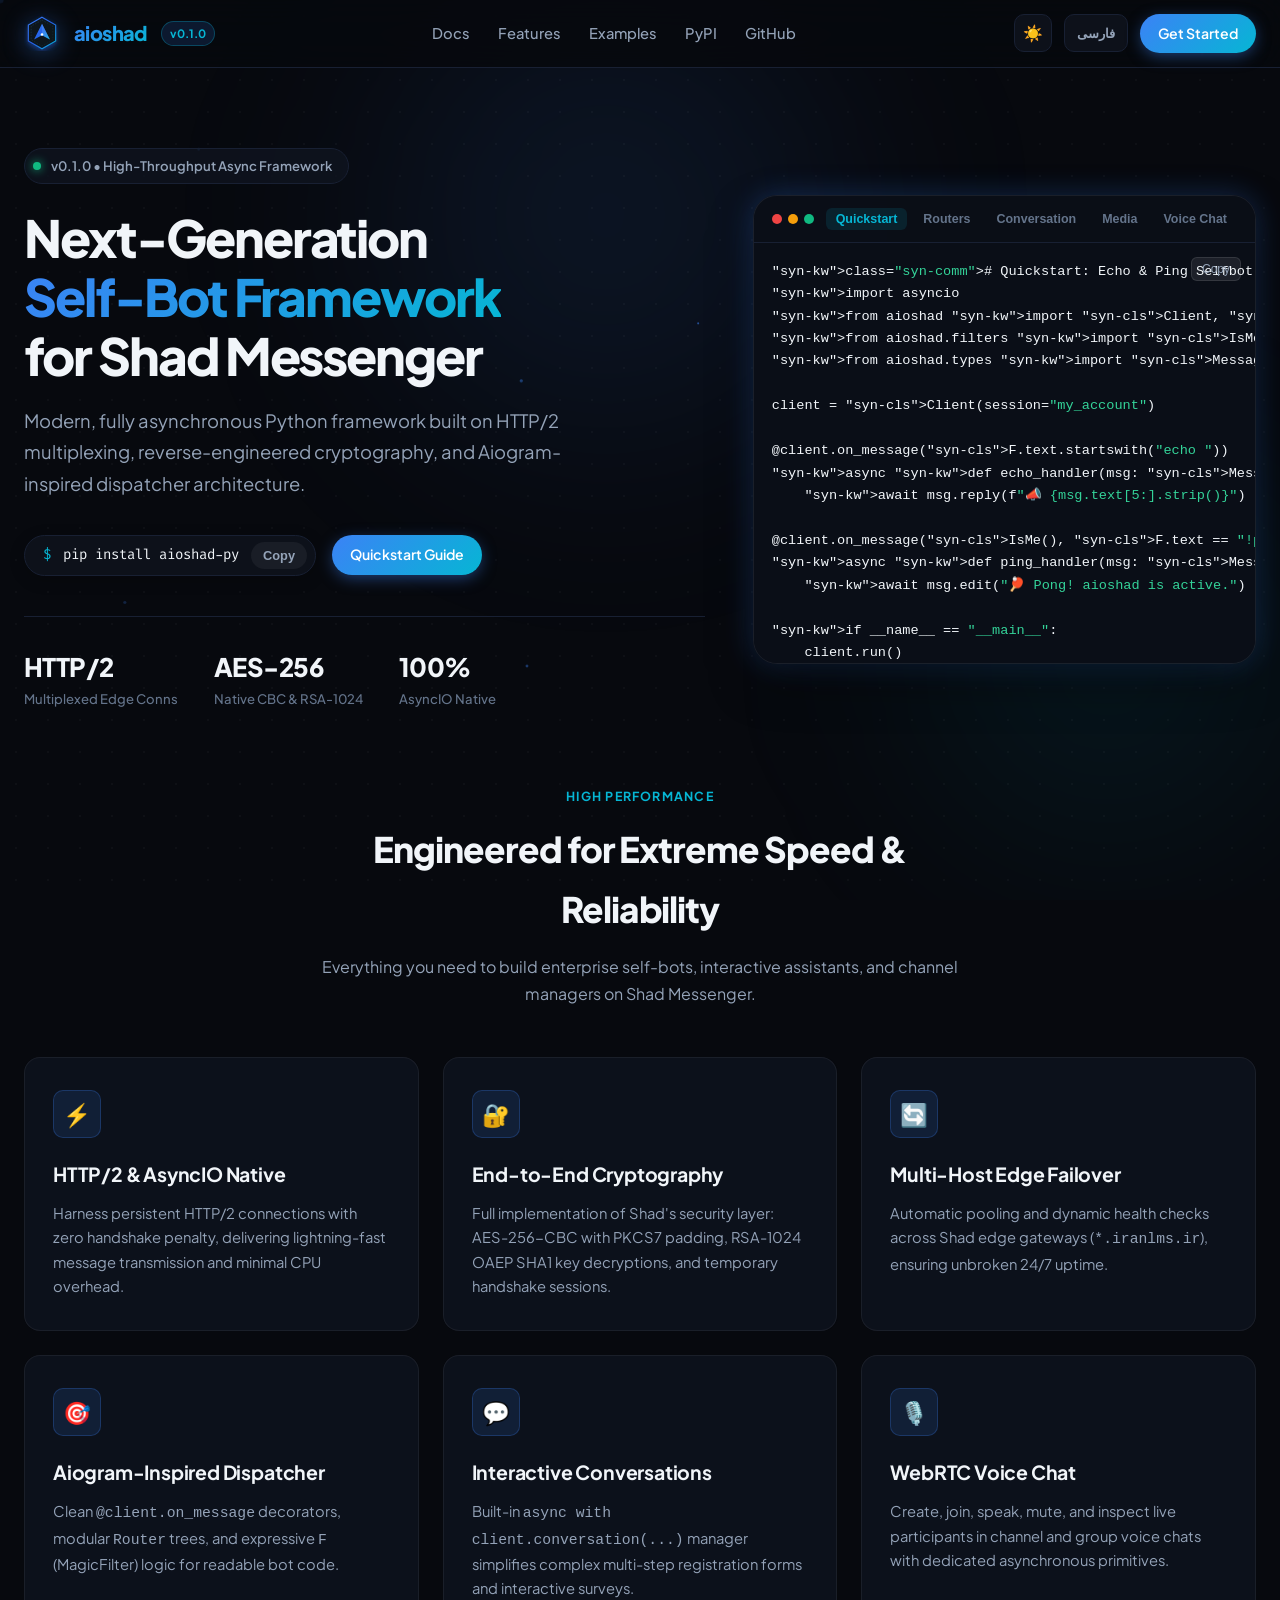
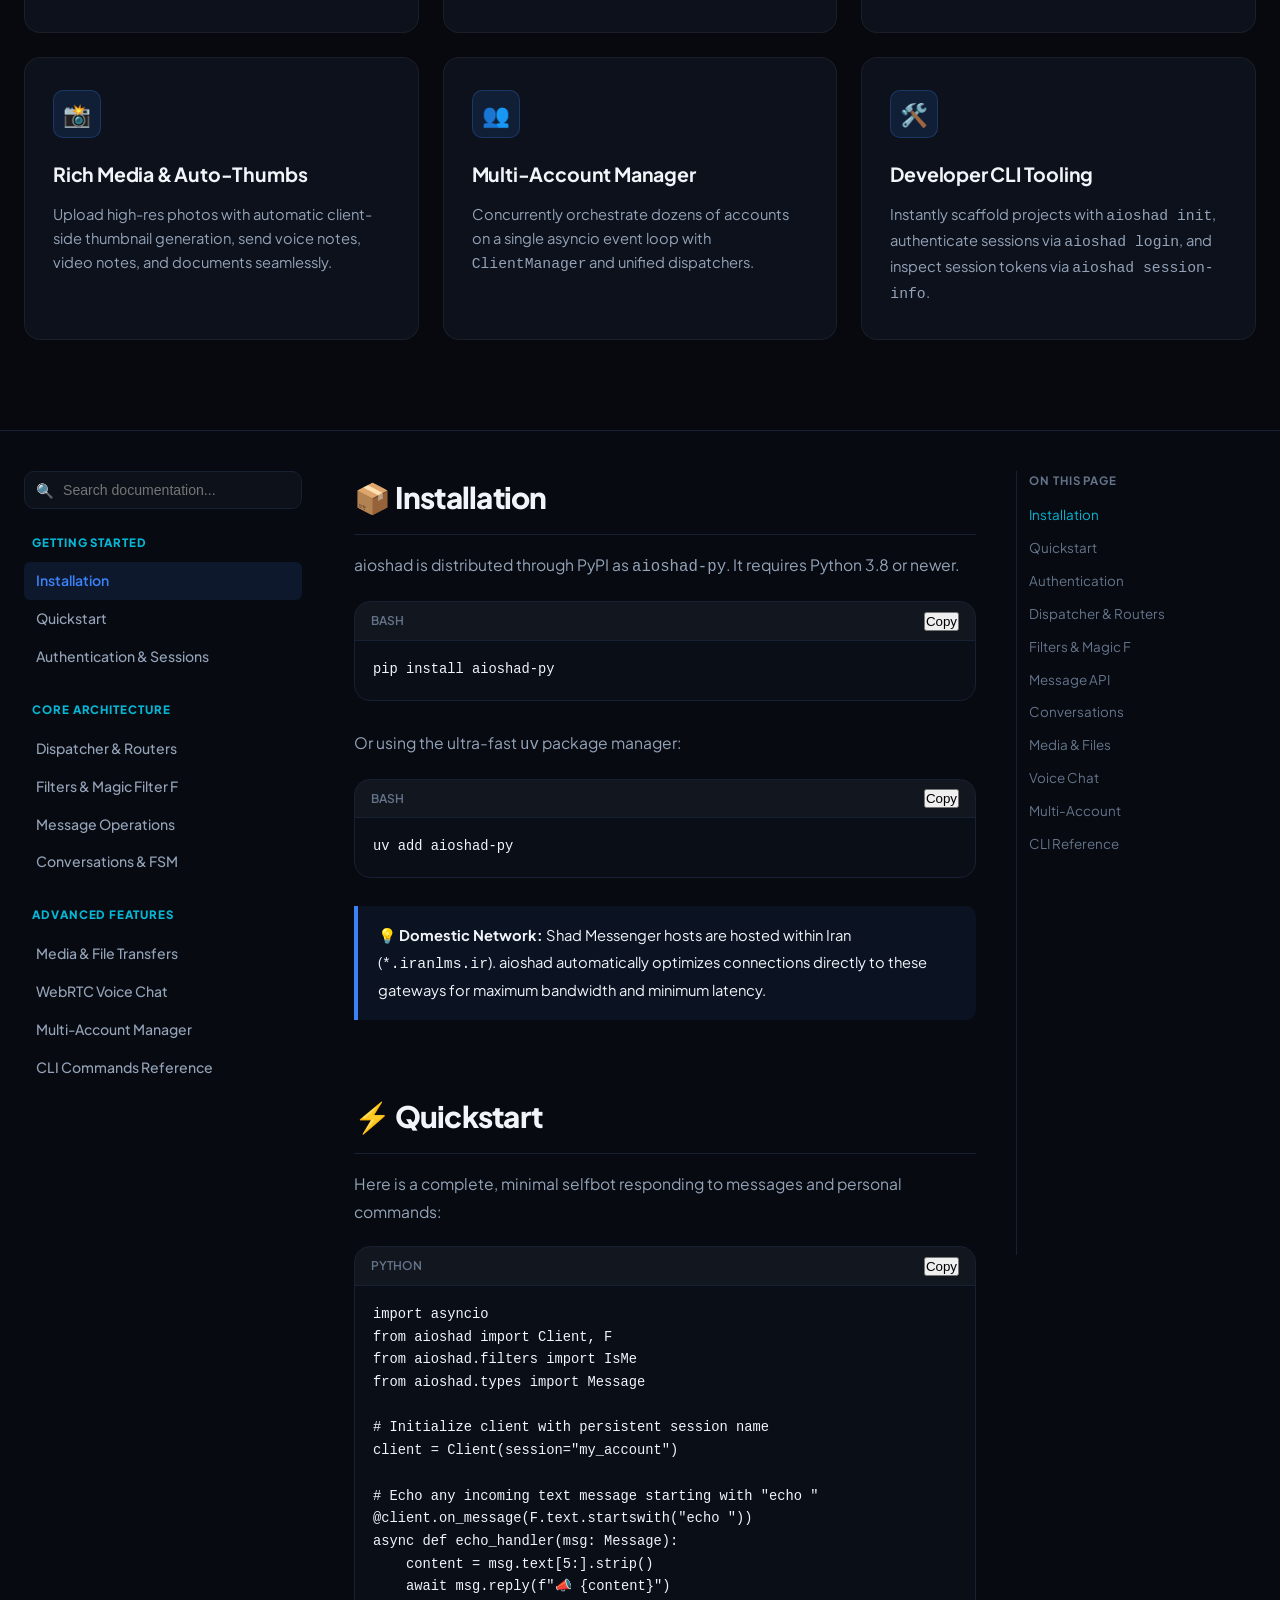
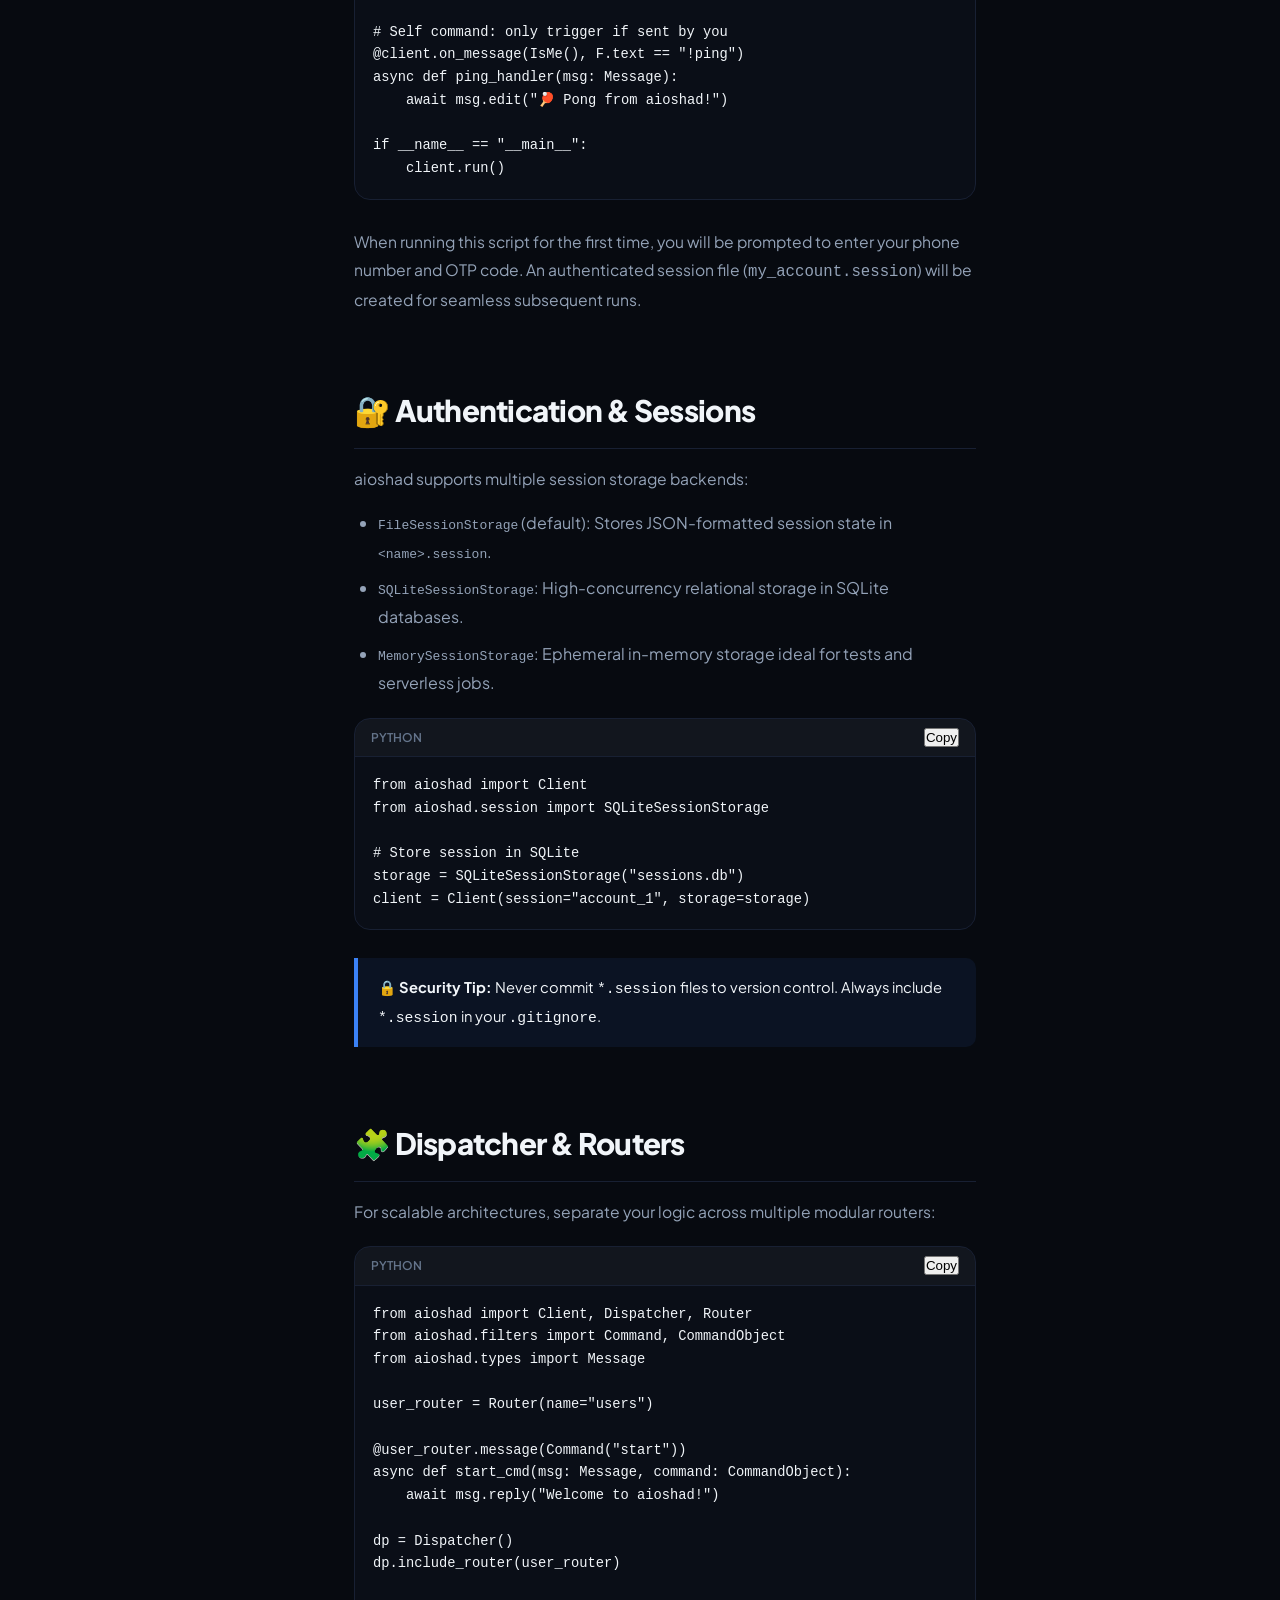
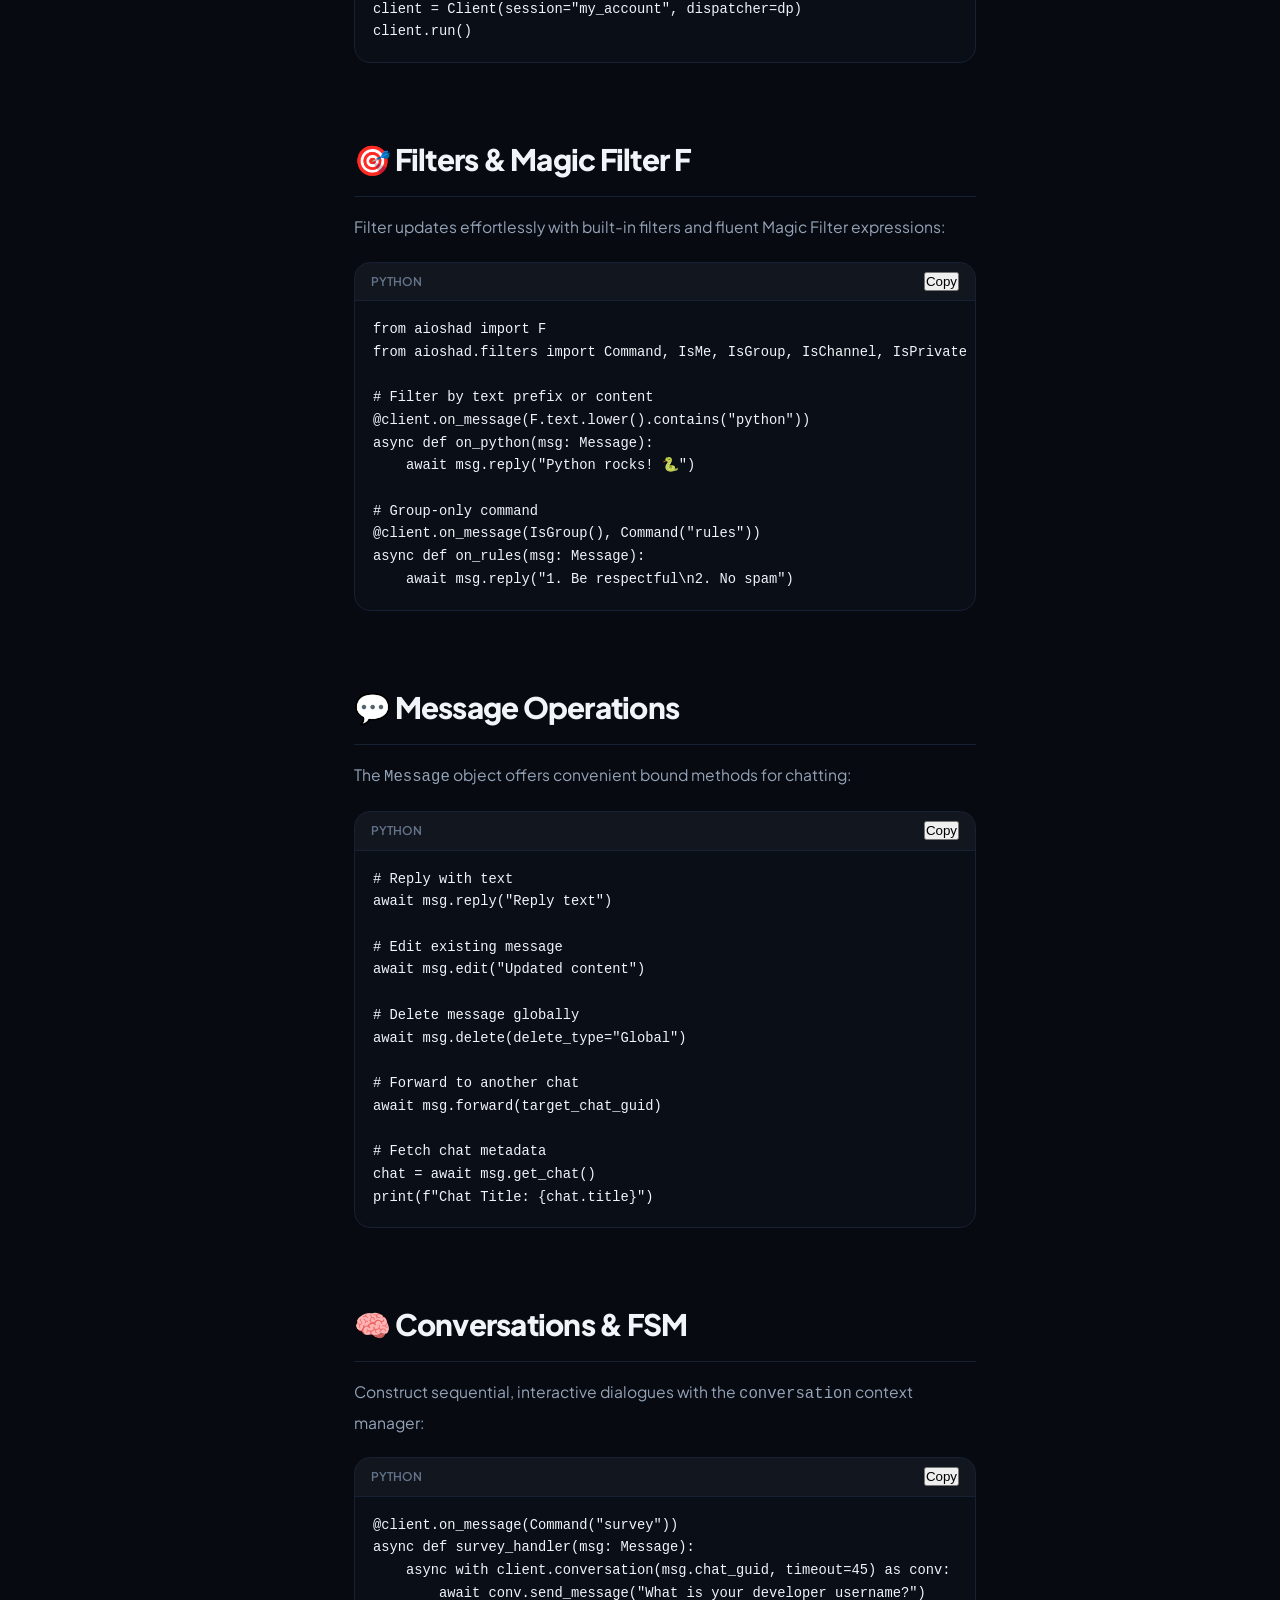
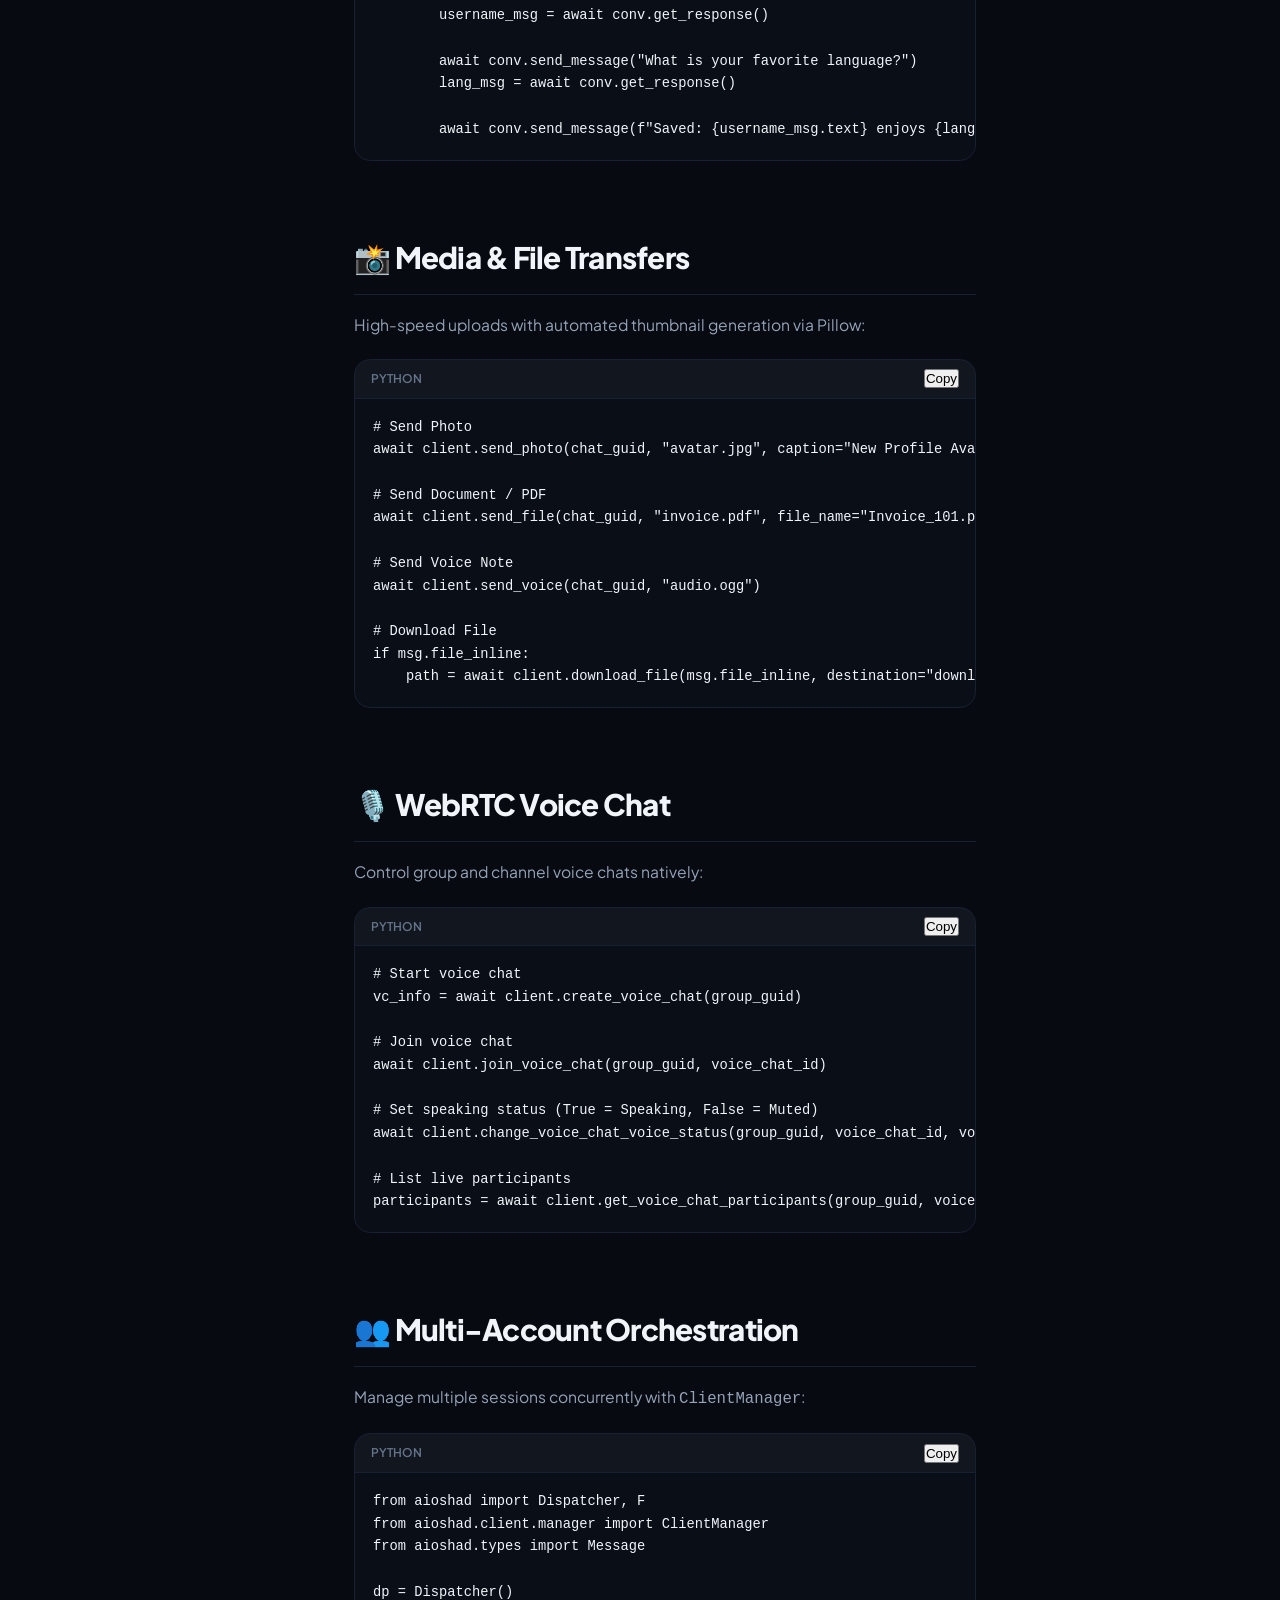
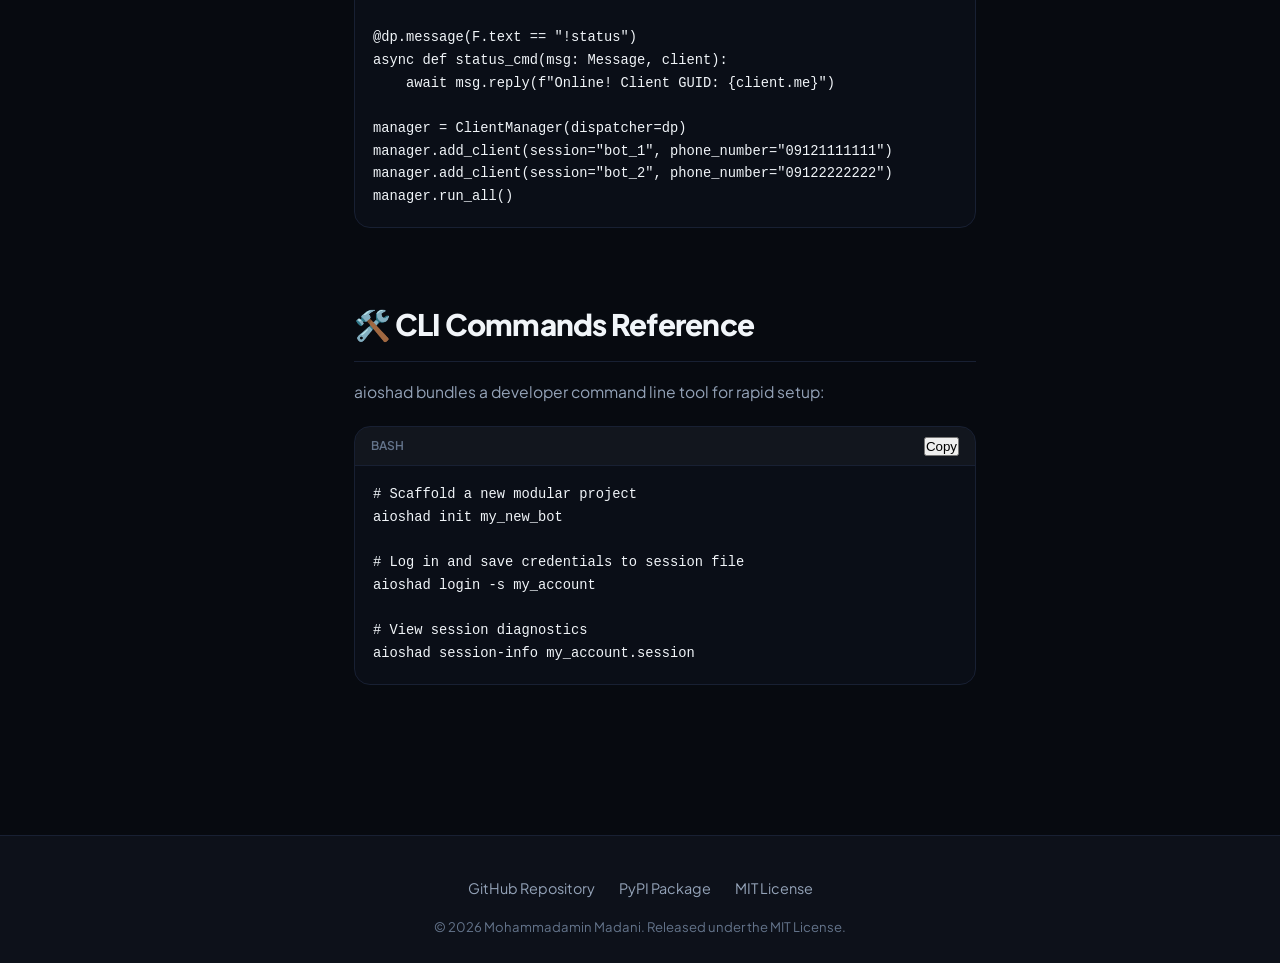
==== docs/index.html @ 4a9aa5d4 "feat(docs): add luxury dark-themed documentation website & GitHub Pages deployment" ====
<!DOCTYPE html>
<html lang="en" dir="ltr" data-theme="dark">
<head>
  <meta charset="UTF-8">
  <meta name="viewport" content="width=device-width, initial-scale=1.0">
  <title>aioshad-py — Next-Gen Async Framework for Shad Messenger</title>
  <meta name="description" content="Modern, fast, fully asynchronous Python framework & self-bot library for Shad Messenger built with HTTP/2, native cryptography and aiogram-inspired dispatcher.">
  <link rel="icon" href="favicon.svg" type="image/svg+xml">
  <link rel="stylesheet" href="style.css">
</head>
<body>

  <!-- Ambient Glow & Background Particles -->
  <div class="ambient-glow">
    <div class="ambient-orb-1"></div>
    <div class="ambient-orb-2"></div>
    <div class="cyber-grid-overlay"></div>
  </div>
  <canvas id="particle-canvas"></canvas>

  <!-- Sticky Site Header -->
  <header class="site-header">
    <div class="header-container">
      <a href="#top" class="brand-area">
        <img src="logo.svg" alt="aioshad Logo" class="brand-logo">
        <span class="brand-name">aioshad</span>
        <span class="brand-badge">v0.1.0</span>
      </a>

      <nav class="nav-links">
        <a href="#docs" class="nav-link" data-i18n="navDocs">Docs</a>
        <a href="#features" class="nav-link" data-i18n="navFeatures">Features</a>
        <a href="#examples" class="nav-link" data-i18n="navExamples">Examples</a>
        <a href="https://pypi.org/project/aioshad-py/" target="_blank" rel="noopener" class="nav-link">PyPI</a>
        <a href="https://github.com/aminmadaniofficial/aioshad" target="_blank" rel="noopener" class="nav-link" data-i18n="navGithub">GitHub</a>
      </nav>

      <div class="header-actions">
        <button id="themeToggle" class="icon-button" title="Toggle Theme">☀️</button>
        <button id="langToggle" class="icon-button btn-lang" title="Switch Language">فارسی</button>
        <button id="mobileToggle" class="icon-button mobile-toggle" title="Menu">☰</button>
        <a href="#docs" class="btn-cta" data-i18n="btnGetStarted">Get Started</a>
      </div>
    </div>
  </header>

  <!-- Hero Section -->
  <section class="hero-section" id="top">
    <div class="hero-grid">
      <div class="hero-content">
        <div class="hero-badge-wrap">
          <span class="pulse-dot"></span>
          <span class="hero-badge-text" data-i18n="badgeStatus">v0.1.0 • High-Throughput Async Framework</span>
        </div>

        <h1 class="hero-title">
          <span data-i18n="heroTitlePrefix">Next-Generation</span><br>
          <span class="text-gradient" data-i18n="heroTitleHighlight">Self-Bot Framework</span><br>
          <span data-i18n="heroTitleSuffix">for Shad Messenger</span>
        </h1>

        <p class="hero-desc" data-i18n="heroDesc">
          Modern, fully asynchronous Python framework built on HTTP/2 multiplexing, native cryptography, and an Aiogram-inspired dispatcher architecture.
        </p>

        <div class="hero-actions">
          <div class="install-pill">
            <span style="color: var(--accent-cyan);">$</span>
            <span class="install-cmd">pip install aioshad-py</span>
            <button class="copy-btn" data-copy="pip install aioshad-py">Copy</button>
          </div>
          <a href="#docs-quickstart" class="btn-cta" data-i18n="btnQuickstart">Quickstart Guide</a>
        </div>

        <div class="stats-row">
          <div class="stat-item">
            <h4>HTTP/2</h4>
            <p>Multiplexed Edge Conns</p>
          </div>
          <div class="stat-item">
            <h4>AES-256</h4>
            <p>Native CBC & RSA-1024</p>
          </div>
          <div class="stat-item">
            <h4>100%</h4>
            <p>AsyncIO Native</p>
          </div>
        </div>
      </div>

      <!-- Hero Interactive Code Sandbox Widget -->
      <div class="code-sandbox-card">
        <div class="sandbox-header">
          <div class="window-dots">
            <span class="dot-red"></span>
            <span class="dot-yellow"></span>
            <span class="dot-green"></span>
          </div>
          <div class="sandbox-tabs">
            <button class="sandbox-tab active" data-tab="quickstart">Quickstart</button>
            <button class="sandbox-tab" data-tab="routers">Routers</button>
            <button class="sandbox-tab" data-tab="conversation">Conversation</button>
            <button class="sandbox-tab" data-tab="media">Media</button>
            <button class="sandbox-tab" data-tab="voicechat">Voice Chat</button>
          </div>
        </div>
        <div class="sandbox-content">
          <button class="code-copy-floating">Copy</button>
          <pre><code id="sandbox-code"></code></pre>
        </div>
      </div>
    </div>
  </section>

  <!-- Highlights & Features Section -->
  <section class="features-section" id="features">
    <div class="section-header">
      <span class="section-tag">High Performance</span>
      <h2 class="section-title">Engineered for Extreme Speed & Reliability</h2>
      <p class="section-desc">Everything you need to build enterprise self-bots, interactive assistants, and channel managers on Shad Messenger.</p>
    </div>

    <div class="features-grid">
      <div class="feature-card">
        <div class="feature-icon-box">⚡</div>
        <h3>HTTP/2 & AsyncIO Native</h3>
        <p>Harness persistent HTTP/2 connections with zero handshake penalty, delivering lightning-fast message transmission and minimal CPU overhead.</p>
      </div>

      <div class="feature-card">
        <div class="feature-icon-box">🔐</div>
        <h3>End-to-End Cryptography</h3>
        <p>Full implementation of Shad's security layer: AES-256-CBC with PKCS7 padding, RSA-1024 OAEP SHA1 key decryptions, and temporary handshake sessions.</p>
      </div>

      <div class="feature-card">
        <div class="feature-icon-box">🔄</div>
        <h3>Multi-Host Edge Failover</h3>
        <p>Automatic pooling and dynamic health checks across Shad edge gateways (<code>*.iranlms.ir</code>), ensuring unbroken 24/7 uptime.</p>
      </div>

      <div class="feature-card">
        <div class="feature-icon-box">🎯</div>
        <h3>Aiogram-Inspired Dispatcher</h3>
        <p>Clean <code>@client.on_message</code> decorators, modular <code>Router</code> trees, and expressive <code>F</code> (MagicFilter) logic for readable bot code.</p>
      </div>

      <div class="feature-card">
        <div class="feature-icon-box">💬</div>
        <h3>Interactive Conversations</h3>
        <p>Built-in <code>async with client.conversation(...)</code> manager simplifies complex multi-step registration forms and interactive surveys.</p>
      </div>

      <div class="feature-card">
        <div class="feature-icon-box">🎙️</div>
        <h3>WebRTC Voice Chat</h3>
        <p>Create, join, speak, mute, and inspect live participants in channel and group voice chats with dedicated asynchronous primitives.</p>
      </div>

      <div class="feature-card">
        <div class="feature-icon-box">📸</div>
        <h3>Rich Media & Auto-Thumbs</h3>
        <p>Upload high-res photos with automatic client-side thumbnail generation, send voice notes, video notes, and documents seamlessly.</p>
      </div>

      <div class="feature-card">
        <div class="feature-icon-box">👥</div>
        <h3>Multi-Account Manager</h3>
        <p>Concurrently orchestrate dozens of accounts on a single asyncio event loop with <code>ClientManager</code> and unified dispatchers.</p>
      </div>

      <div class="feature-card">
        <div class="feature-icon-box">🛠️</div>
        <h3>Developer CLI Tooling</h3>
        <p>Instantly scaffold projects with <code>aioshad init</code>, authenticate sessions via <code>aioshad login</code>, and inspect session tokens via <code>aioshad session-info</code>.</p>
      </div>
    </div>
  </section>

  <!-- Complete Documentation Reader -->
  <main class="docs-main-wrapper" id="docs">
    <div class="docs-layout">

      <!-- Left Sidebar -->
      <aside class="docs-sidebar">
        <div class="docs-search-box">
          <span class="search-icon">🔍</span>
          <input type="text" class="docs-search-input" id="docsSearchInput" placeholder="Search documentation...">
        </div>

        <div class="sidebar-category">
          <div class="sidebar-cat-title">Getting Started</div>
          <ul class="sidebar-nav-list">
            <li><a href="#docs-install" class="sidebar-nav-link active">Installation</a></li>
            <li><a href="#docs-quickstart" class="sidebar-nav-link">Quickstart</a></li>
            <li><a href="#docs-auth" class="sidebar-nav-link">Authentication & Sessions</a></li>
          </ul>
        </div>

        <div class="sidebar-category">
          <div class="sidebar-cat-title">Core Architecture</div>
          <ul class="sidebar-nav-list">
            <li><a href="#docs-dispatcher" class="sidebar-nav-link">Dispatcher & Routers</a></li>
            <li><a href="#docs-filters" class="sidebar-nav-link">Filters & Magic Filter F</a></li>
            <li><a href="#docs-messages" class="sidebar-nav-link">Message Operations</a></li>
            <li><a href="#docs-conversation" class="sidebar-nav-link">Conversations & FSM</a></li>
          </ul>
        </div>

        <div class="sidebar-category">
          <div class="sidebar-cat-title">Advanced Features</div>
          <ul class="sidebar-nav-list">
            <li><a href="#docs-media" class="sidebar-nav-link">Media & File Transfers</a></li>
            <li><a href="#docs-voicechat" class="sidebar-nav-link">WebRTC Voice Chat</a></li>
            <li><a href="#docs-multiaccount" class="sidebar-nav-link">Multi-Account Manager</a></li>
            <li><a href="#docs-cli" class="sidebar-nav-link">CLI Commands Reference</a></li>
          </ul>
        </div>
      </aside>

      <!-- Center Content Article -->
      <article class="docs-content">

        <!-- 1. Installation -->
        <section class="docs-section" id="docs-install">
          <h2>📦 Installation</h2>
          <p>aioshad is distributed through PyPI as <code>aioshad-py</code>. It requires Python 3.8 or newer.</p>
          <div class="code-block">
            <div class="code-header"><span>BASH</span><button class="copy-btn" data-copy="pip install aioshad-py">Copy</button></div>
            <div class="code-body"><pre><code>pip install aioshad-py</code></pre></div>
          </div>
          <p>Or using the ultra-fast <code>uv</code> package manager:</p>
          <div class="code-block">
            <div class="code-header"><span>BASH</span><button class="copy-btn" data-copy="uv add aioshad-py">Copy</button></div>
            <div class="code-body"><pre><code>uv add aioshad-py</code></pre></div>
          </div>
          <div class="callout">
            <p>💡 <strong>Domestic Network:</strong> Shad Messenger hosts are hosted within Iran (<code>*.iranlms.ir</code>). aioshad automatically optimizes connections directly to these gateways for maximum bandwidth and minimum latency.</p>
          </div>
        </section>

        <!-- 2. Quickstart -->
        <section class="docs-section" id="docs-quickstart">
          <h2>⚡ Quickstart</h2>
          <p>Here is a complete, minimal selfbot responding to messages and personal commands:</p>
          <div class="code-block">
            <div class="code-header"><span>PYTHON</span><button class="copy-btn">Copy</button></div>
            <div class="code-body"><pre><code>import asyncio
from aioshad import Client, F
from aioshad.filters import IsMe
from aioshad.types import Message

# Initialize client with persistent session name
client = Client(session="my_account")

# Echo any incoming text message starting with "echo "
@client.on_message(F.text.startswith("echo "))
async def echo_handler(msg: Message):
    content = msg.text[5:].strip()
    await msg.reply(f"📣 {content}")

# Self command: only trigger if sent by you
@client.on_message(IsMe(), F.text == "!ping")
async def ping_handler(msg: Message):
    await msg.edit("🏓 Pong from aioshad!")

if __name__ == "__main__":
    client.run()</code></pre></div>
          </div>
          <p>When running this script for the first time, you will be prompted to enter your phone number and OTP code. An authenticated session file (<code>my_account.session</code>) will be created for seamless subsequent runs.</p>
        </section>

        <!-- 3. Authentication -->
        <section class="docs-section" id="docs-auth">
          <h2>🔐 Authentication & Sessions</h2>
          <p>aioshad supports multiple session storage backends:</p>
          <ul>
            <li><code>FileSessionStorage</code> (default): Stores JSON-formatted session state in <code>&lt;name&gt;.session</code>.</li>
            <li><code>SQLiteSessionStorage</code>: High-concurrency relational storage in SQLite databases.</li>
            <li><code>MemorySessionStorage</code>: Ephemeral in-memory storage ideal for tests and serverless jobs.</li>
          </ul>
          <div class="code-block">
            <div class="code-header"><span>PYTHON</span><button class="copy-btn">Copy</button></div>
            <div class="code-body"><pre><code>from aioshad import Client
from aioshad.session import SQLiteSessionStorage

# Store session in SQLite
storage = SQLiteSessionStorage("sessions.db")
client = Client(session="account_1", storage=storage)</code></pre></div>
          </div>
          <div class="callout">
            <p>🔒 <strong>Security Tip:</strong> Never commit <code>*.session</code> files to version control. Always include <code>*.session</code> in your <code>.gitignore</code>.</p>
          </div>
        </section>

        <!-- 4. Dispatcher -->
        <section class="docs-section" id="docs-dispatcher">
          <h2>🧩 Dispatcher & Routers</h2>
          <p>For scalable architectures, separate your logic across multiple modular routers:</p>
          <div class="code-block">
            <div class="code-header"><span>PYTHON</span><button class="copy-btn">Copy</button></div>
            <div class="code-body"><pre><code>from aioshad import Client, Dispatcher, Router
from aioshad.filters import Command, CommandObject
from aioshad.types import Message

user_router = Router(name="users")

@user_router.message(Command("start"))
async def start_cmd(msg: Message, command: CommandObject):
    await msg.reply("Welcome to aioshad!")

dp = Dispatcher()
dp.include_router(user_router)

client = Client(session="my_account", dispatcher=dp)
client.run()</code></pre></div>
          </div>
        </section>

        <!-- 5. Filters -->
        <section class="docs-section" id="docs-filters">
          <h2>🎯 Filters & Magic Filter F</h2>
          <p>Filter updates effortlessly with built-in filters and fluent Magic Filter expressions:</p>
          <div class="code-block">
            <div class="code-header"><span>PYTHON</span><button class="copy-btn">Copy</button></div>
            <div class="code-body"><pre><code>from aioshad import F
from aioshad.filters import Command, IsMe, IsGroup, IsChannel, IsPrivate

# Filter by text prefix or content
@client.on_message(F.text.lower().contains("python"))
async def on_python(msg: Message):
    await msg.reply("Python rocks! 🐍")

# Group-only command
@client.on_message(IsGroup(), Command("rules"))
async def on_rules(msg: Message):
    await msg.reply("1. Be respectful\n2. No spam")</code></pre></div>
          </div>
        </section>

        <!-- 6. Message API -->
        <section class="docs-section" id="docs-messages">
          <h2>💬 Message Operations</h2>
          <p>The <code>Message</code> object offers convenient bound methods for chatting:</p>
          <div class="code-block">
            <div class="code-header"><span>PYTHON</span><button class="copy-btn">Copy</button></div>
            <div class="code-body"><pre><code># Reply with text
await msg.reply("Reply text")

# Edit existing message
await msg.edit("Updated content")

# Delete message globally
await msg.delete(delete_type="Global")

# Forward to another chat
await msg.forward(target_chat_guid)

# Fetch chat metadata
chat = await msg.get_chat()
print(f"Chat Title: {chat.title}")</code></pre></div>
          </div>
        </section>

        <!-- 7. Conversations -->
        <section class="docs-section" id="docs-conversation">
          <h2>🧠 Conversations & FSM</h2>
          <p>Construct sequential, interactive dialogues with the <code>conversation</code> context manager:</p>
          <div class="code-block">
            <div class="code-header"><span>PYTHON</span><button class="copy-btn">Copy</button></div>
            <div class="code-body"><pre><code>@client.on_message(Command("survey"))
async def survey_handler(msg: Message):
    async with client.conversation(msg.chat_guid, timeout=45) as conv:
        await conv.send_message("What is your developer username?")
        username_msg = await conv.get_response()

        await conv.send_message("What is your favorite language?")
        lang_msg = await conv.get_response()

        await conv.send_message(f"Saved: {username_msg.text} enjoys {lang_msg.text}!")</code></pre></div>
          </div>
        </section>

        <!-- 8. Media -->
        <section class="docs-section" id="docs-media">
          <h2>📸 Media & File Transfers</h2>
          <p>High-speed uploads with automated thumbnail generation via Pillow:</p>
          <div class="code-block">
            <div class="code-header"><span>PYTHON</span><button class="copy-btn">Copy</button></div>
            <div class="code-body"><pre><code># Send Photo
await client.send_photo(chat_guid, "avatar.jpg", caption="New Profile Avatar")

# Send Document / PDF
await client.send_file(chat_guid, "invoice.pdf", file_name="Invoice_101.pdf")

# Send Voice Note
await client.send_voice(chat_guid, "audio.ogg")

# Download File
if msg.file_inline:
    path = await client.download_file(msg.file_inline, destination="downloaded.jpg")</code></pre></div>
          </div>
        </section>

        <!-- 9. WebRTC Voice Chat -->
        <section class="docs-section" id="docs-voicechat">
          <h2>🎙️ WebRTC Voice Chat</h2>
          <p>Control group and channel voice chats natively:</p>
          <div class="code-block">
            <div class="code-header"><span>PYTHON</span><button class="copy-btn">Copy</button></div>
            <div class="code-body"><pre><code># Start voice chat
vc_info = await client.create_voice_chat(group_guid)

# Join voice chat
await client.join_voice_chat(group_guid, voice_chat_id)

# Set speaking status (True = Speaking, False = Muted)
await client.change_voice_chat_voice_status(group_guid, voice_chat_id, voice_status=True)

# List live participants
participants = await client.get_voice_chat_participants(group_guid, voice_chat_id)</code></pre></div>
          </div>
        </section>

        <!-- 10. Multi-Account -->
        <section class="docs-section" id="docs-multiaccount">
          <h2>👥 Multi-Account Orchestration</h2>
          <p>Manage multiple sessions concurrently with <code>ClientManager</code>:</p>
          <div class="code-block">
            <div class="code-header"><span>PYTHON</span><button class="copy-btn">Copy</button></div>
            <div class="code-body"><pre><code>from aioshad import Dispatcher, F
from aioshad.client.manager import ClientManager
from aioshad.types import Message

dp = Dispatcher()

@dp.message(F.text == "!status")
async def status_cmd(msg: Message, client):
    await msg.reply(f"Online! Client GUID: {client.me}")

manager = ClientManager(dispatcher=dp)
manager.add_client(session="bot_1", phone_number="09121111111")
manager.add_client(session="bot_2", phone_number="09122222222")
manager.run_all()</code></pre></div>
          </div>
        </section>

        <!-- 11. CLI -->
        <section class="docs-section" id="docs-cli">
          <h2>🛠️ CLI Commands Reference</h2>
          <p>aioshad bundles a developer command line tool for rapid setup:</p>
          <div class="code-block">
            <div class="code-header"><span>BASH</span><button class="copy-btn">Copy</button></div>
            <div class="code-body"><pre><code># Scaffold a new modular project
aioshad init my_new_bot

# Log in and save credentials to session file
aioshad login -s my_account

# View session diagnostics
aioshad session-info my_account.session</code></pre></div>
          </div>
        </section>

      </article>

      <!-- Right Table of Contents -->
      <aside class="docs-toc">
        <div class="toc-title">On This Page</div>
        <ul class="toc-list">
          <li class="toc-item"><a href="#docs-install" class="toc-link">Installation</a></li>
          <li class="toc-item"><a href="#docs-quickstart" class="toc-link">Quickstart</a></li>
          <li class="toc-item"><a href="#docs-auth" class="toc-link">Authentication</a></li>
          <li class="toc-item"><a href="#docs-dispatcher" class="toc-link">Dispatcher & Routers</a></li>
          <li class="toc-item"><a href="#docs-filters" class="toc-link">Filters & Magic F</a></li>
          <li class="toc-item"><a href="#docs-messages" class="toc-link">Message API</a></li>
          <li class="toc-item"><a href="#docs-conversation" class="toc-link">Conversations</a></li>
          <li class="toc-item"><a href="#docs-media" class="toc-link">Media & Files</a></li>
          <li class="toc-item"><a href="#docs-voicechat" class="toc-link">Voice Chat</a></li>
          <li class="toc-item"><a href="#docs-multiaccount" class="toc-link">Multi-Account</a></li>
          <li class="toc-item"><a href="#docs-cli" class="toc-link">CLI Reference</a></li>
        </ul>
      </aside>

    </div>
  </main>

  <!-- Site Footer -->
  <footer class="site-footer">
    <div class="footer-container">
      <div class="footer-links">
        <a href="https://github.com/aminmadaniofficial/aioshad" target="_blank" rel="noopener">GitHub Repository</a>
        <a href="https://pypi.org/project/aioshad-py/" target="_blank" rel="noopener">PyPI Package</a>
        <a href="https://github.com/aminmadaniofficial/aioshad/blob/main/LICENSE" target="_blank" rel="noopener">MIT License</a>
      </div>
      <p class="footer-copy">© 2026 Mohammadamin Madani. Released under the MIT License.</p>
    </div>
  </footer>

  <script src="app.js"></script>
</body>
</html>
---- docs/style.css ----
/* ==========================================================================
   aioshad-py Luxury Dark Documentation Stylesheet
   Inspired by peyk & modern developer frameworks
   ========================================================================== */

@import url('https://fonts.googleapis.com/css2?family=Fira+Code:wght@400;500;600&family=Plus+Jakarta+Sans:wght@300;400;500;600;700;800&family=Vazirmatn:wght@300;400;500;600;700;800&display=swap');

:root {
  --bg: #07090e;
  --bg-surface: #0d111a;
  --bg-card: rgba(15, 20, 32, 0.75);
  --bg-card-hover: rgba(22, 30, 48, 0.85);
  --bg-code: #0a0e17;
  --border: #182033;
  --border-focus: #3b82f6;
  --border-card: rgba(255, 255, 255, 0.06);

  --accent: #3b82f6;
  --accent-cyan: #06b6d4;
  --accent-purple: #8b5cf6;
  --accent-glow: rgba(59, 130, 246, 0.28);
  --accent-gradient: linear-gradient(135deg, #3b82f6 0%, #06b6d4 100%);
  --accent-gradient-hover: linear-gradient(135deg, #2563eb 0%, #0891b2 100%);

  --text: #f1f5f9;
  --text-secondary: #94a3b8;
  --text-muted: #64748b;

  --font-sans: 'Plus Jakarta Sans', 'Vazirmatn', -apple-system, BlinkMacSystemFont, 'Segoe UI', Roboto, sans-serif;
  --font-mono: 'Fira Code', 'JetBrains Mono', Consolas, monospace;

  --radius-sm: 6px;
  --radius-md: 10px;
  --radius-lg: 16px;
  --radius-xl: 24px;
  --radius-full: 9999px;

  --header-height: 68px;
  --sidebar-width: 290px;
  --toc-width: 240px;
  --max-content: 1440px;
  --ease: cubic-bezier(0.16, 1, 0.3, 1);
}

/* Light Theme Variables */
[data-theme="light"] {
  --bg: #f8fafc;
  --bg-surface: #f1f5f9;
  --bg-card: rgba(255, 255, 255, 0.9);
  --bg-card-hover: #ffffff;
  --bg-code: #0f172a;
  --border: #e2e8f0;
  --border-focus: #2563eb;
  --border-card: rgba(0, 0, 0, 0.08);

  --text: #0f172a;
  --text-secondary: #475569;
  --text-muted: #64748b;
  --accent-glow: rgba(37, 99, 235, 0.15);
}

/* Base resets */
*, *::before, *::after {
  box-sizing: border-box;
  margin: 0;
  padding: 0;
}

html {
  scroll-behavior: smooth;
  scroll-padding-top: calc(var(--header-height) + 24px);
}

body {
  font-family: var(--font-sans);
  background-color: var(--bg);
  color: var(--text);
  line-height: 1.7;
  overflow-x: hidden;
  -webkit-font-smoothing: antialiased;
  -moz-osx-font-smoothing: grayscale;
  transition: background-color 0.3s var(--ease), color 0.3s var(--ease);
}

/* RTL Support for Persian */
html[dir="rtl"] body {
  font-family: 'Vazirmatn', var(--font-sans);
}

/* Background Ambient Glows & Grid */
.ambient-glow {
  position: fixed;
  top: 0;
  left: 0;
  width: 100vw;
  height: 100vh;
  pointer-events: none;
  z-index: 0;
  overflow: hidden;
}

.ambient-orb-1 {
  position: absolute;
  top: -15%;
  left: 20%;
  width: 700px;
  height: 700px;
  background: radial-gradient(circle, rgba(59, 130, 246, 0.12) 0%, rgba(59, 130, 246, 0) 70%);
  filter: blur(80px);
  animation: floatOrb 18s ease-in-out infinite alternate;
}

.ambient-orb-2 {
  position: absolute;
  top: 40%;
  right: -10%;
  width: 600px;
  height: 600px;
  background: radial-gradient(circle, rgba(6, 182, 212, 0.09) 0%, rgba(6, 182, 212, 0) 70%);
  filter: blur(80px);
  animation: floatOrb 22s ease-in-out infinite alternate-reverse;
}

.cyber-grid-overlay {
  position: fixed;
  inset: 0;
  background-image: 
    radial-gradient(rgba(255, 255, 255, 0.05) 1px, transparent 1px);
  background-size: 32px 32px;
  pointer-events: none;
  z-index: 0;
  opacity: 0.6;
}

@keyframes floatOrb {
  0% { transform: translate(0, 0) scale(1); }
  50% { transform: translate(60px, 40px) scale(1.1); }
  100% { transform: translate(-40px, 80px) scale(0.95); }
}

/* Canvas Animation */
#particle-canvas {
  position: absolute;
  top: 0;
  left: 0;
  width: 100%;
  height: 680px;
  pointer-events: none;
  z-index: 1;
}

/* Header */
.site-header {
  position: sticky;
  top: 0;
  height: var(--header-height);
  background: rgba(7, 9, 14, 0.85);
  backdrop-filter: blur(20px);
  -webkit-backdrop-filter: blur(20px);
  border-bottom: 1px solid var(--border);
  z-index: 100;
  display: flex;
  align-items: center;
  transition: background-color 0.3s, border-color 0.3s;
}

.header-container {
  max-width: var(--max-content);
  width: 100%;
  margin: 0 auto;
  padding: 0 24px;
  display: flex;
  align-items: center;
  justify-content: space-between;
}

.brand-area {
  display: flex;
  align-items: center;
  gap: 14px;
  text-decoration: none;
  color: inherit;
}

.brand-logo {
  width: 36px;
  height: 36px;
  filter: drop-shadow(0 4px 12px rgba(59, 130, 246, 0.4));
  transition: transform 0.3s var(--ease);
}

.brand-area:hover .brand-logo {
  transform: scale(1.08) rotate(-4deg);
}

.brand-name {
  font-size: 1.25rem;
  font-weight: 800;
  letter-spacing: -0.03em;
  background: var(--accent-gradient);
  -webkit-background-clip: text;
  background-clip: text;
  -webkit-text-fill-color: transparent;
}

.brand-badge {
  font-size: 0.72rem;
  font-weight: 700;
  padding: 2px 8px;
  border-radius: var(--radius-full);
  background: rgba(59, 130, 246, 0.15);
  color: var(--accent-cyan);
  border: 1px solid rgba(6, 182, 212, 0.3);
}

.nav-links {
  display: flex;
  align-items: center;
  gap: 28px;
}

.nav-link {
  color: var(--text-secondary);
  text-decoration: none;
  font-size: 0.92rem;
  font-weight: 500;
  transition: color 0.2s;
  display: inline-flex;
  align-items: center;
  gap: 6px;
}

.nav-link:hover, .nav-link.active {
  color: var(--text);
}

.header-actions {
  display: flex;
  align-items: center;
  gap: 12px;
}

.icon-button {
  background: var(--bg-surface);
  border: 1px solid var(--border);
  color: var(--text-secondary);
  width: 38px;
  height: 38px;
  border-radius: var(--radius-md);
  display: inline-flex;
  align-items: center;
  justify-content: center;
  cursor: pointer;
  transition: all 0.2s;
  font-size: 1rem;
}

.icon-button:hover {
  color: var(--text);
  border-color: var(--accent);
  background: rgba(59, 130, 246, 0.1);
}

.btn-lang {
  font-size: 0.82rem;
  font-weight: 700;
  padding: 0 12px;
  width: auto;
  gap: 6px;
}

.btn-cta {
  background: var(--accent-gradient);
  color: #ffffff !important;
  font-weight: 600;
  font-size: 0.88rem;
  padding: 8px 18px;
  border-radius: var(--radius-full);
  text-decoration: none;
  display: inline-flex;
  align-items: center;
  gap: 8px;
  box-shadow: 0 4px 16px -2px rgba(59, 130, 246, 0.5);
  transition: all 0.25s var(--ease);
}

.btn-cta:hover {
  transform: translateY(-2px);
  box-shadow: 0 6px 22px -2px rgba(59, 130, 246, 0.7);
  filter: brightness(1.08);
}

/* Mobile Menu Toggle */
.mobile-toggle {
  display: none;
}

/* ==========================================================================
   Hero Section
   ========================================================================== */
.hero-section {
  position: relative;
  z-index: 10;
  padding: 80px 24px 70px;
  max-width: var(--max-content);
  margin: 0 auto;
}

.hero-grid {
  display: grid;
  grid-template-columns: 1.15fr 0.85fr;
  gap: 48px;
  align-items: center;
}

.hero-badge-wrap {
  display: inline-flex;
  align-items: center;
  gap: 10px;
  padding: 6px 16px 6px 8px;
  border-radius: var(--radius-full);
  background: rgba(15, 20, 32, 0.8);
  border: 1px solid var(--border);
  margin-bottom: 24px;
}

.pulse-dot {
  width: 8px;
  height: 8px;
  border-radius: 50%;
  background: #10b981;
  box-shadow: 0 0 10px #10b981;
  animation: pulseGreen 2s infinite;
}

@keyframes pulseGreen {
  0% { transform: scale(0.95); box-shadow: 0 0 0 0 rgba(16, 185, 129, 0.7); }
  70% { transform: scale(1); box-shadow: 0 0 0 8px rgba(16, 185, 129, 0); }
  100% { transform: scale(0.95); box-shadow: 0 0 0 0 rgba(16, 185, 129, 0); }
}

.hero-badge-text {
  font-size: 0.82rem;
  font-weight: 600;
  color: var(--text-secondary);
}

.hero-title {
  font-size: clamp(2.4rem, 4vw, 3.8rem);
  font-weight: 800;
  line-height: 1.15;
  letter-spacing: -0.04em;
  margin-bottom: 20px;
}

.text-gradient {
  background: var(--accent-gradient);
  -webkit-background-clip: text;
  background-clip: text;
  -webkit-text-fill-color: transparent;
}

.hero-desc {
  font-size: 1.15rem;
  color: var(--text-secondary);
  line-height: 1.7;
  margin-bottom: 36px;
  max-width: 580px;
}

.hero-actions {
  display: flex;
  flex-wrap: wrap;
  align-items: center;
  gap: 16px;
  margin-bottom: 40px;
}

/* Pip Install Terminal Pill */
.install-pill {
  display: inline-flex;
  align-items: center;
  background: var(--bg-surface);
  border: 1px solid var(--border);
  border-radius: var(--radius-full);
  padding: 6px 8px 6px 18px;
  gap: 12px;
  font-family: var(--font-mono);
  font-size: 0.88rem;
  color: var(--text);
  box-shadow: 0 4px 16px rgba(0, 0, 0, 0.2);
  transition: border-color 0.2s;
}

.install-pill:hover {
  border-color: var(--accent);
}

.install-cmd {
  user-select: all;
}

.install-pill .copy-btn {
  background: rgba(255, 255, 255, 0.05);
  border: none;
  color: var(--text-secondary);
  padding: 6px 12px;
  border-radius: var(--radius-full);
  cursor: pointer;
  font-size: 0.8rem;
  font-weight: 600;
  transition: all 0.2s;
  display: inline-flex;
  align-items: center;
  gap: 6px;
}

.install-pill .copy-btn:hover {
  background: var(--accent);
  color: #ffffff;
}

.stats-row {
  display: flex;
  gap: 36px;
  border-top: 1px solid var(--border);
  padding-top: 28px;
}

.stat-item h4 {
  font-size: 1.6rem;
  font-weight: 800;
  color: var(--text);
  letter-spacing: -0.02em;
}

.stat-item p {
  font-size: 0.82rem;
  color: var(--text-muted);
  font-weight: 500;
}

/* ==========================================================================
   Interactive Code Sandbox Widget (Hero Right)
   ========================================================================== */
.code-sandbox-card {
  background: var(--bg-card);
  backdrop-filter: blur(16px);
  -webkit-backdrop-filter: blur(16px);
  border: 1px solid var(--border-card);
  border-radius: var(--radius-xl);
  box-shadow: 0 20px 50px -10px rgba(0, 0, 0, 0.5), 0 0 30px var(--accent-glow);
  overflow: hidden;
  transition: transform 0.3s var(--ease), box-shadow 0.3s var(--ease);
}

.code-sandbox-card:hover {
  transform: translateY(-4px);
  box-shadow: 0 28px 60px -10px rgba(0, 0, 0, 0.6), 0 0 45px var(--accent-glow);
}

.sandbox-header {
  background: rgba(10, 14, 22, 0.8);
  border-bottom: 1px solid var(--border);
  padding: 12px 18px;
  display: flex;
  align-items: center;
  justify-content: space-between;
}

.window-dots {
  display: flex;
  gap: 6px;
}

.window-dots span {
  width: 10px;
  height: 10px;
  border-radius: 50%;
  display: inline-block;
}

.dot-red { background: #ef4444; }
.dot-yellow { background: #f59e0b; }
.dot-green { background: #10b981; }

.sandbox-tabs {
  display: flex;
  gap: 6px;
}

.sandbox-tab {
  background: transparent;
  border: none;
  color: var(--text-muted);
  font-size: 0.78rem;
  font-weight: 600;
  padding: 4px 10px;
  border-radius: var(--radius-sm);
  cursor: pointer;
  transition: all 0.2s;
}

.sandbox-tab:hover {
  color: var(--text);
  background: rgba(255, 255, 255, 0.05);
}

.sandbox-tab.active {
  color: var(--accent-cyan);
  background: rgba(6, 182, 212, 0.12);
}

.sandbox-content {
  padding: 18px;
  background: var(--bg-code);
  font-family: var(--font-mono);
  font-size: 0.85rem;
  line-height: 1.65;
  overflow-x: auto;
  max-height: 420px;
  position: relative;
}

.sandbox-content pre {
  margin: 0;
}

.code-line {
  display: block;
}

.code-copy-floating {
  position: absolute;
  top: 14px;
  right: 14px;
  background: rgba(255, 255, 255, 0.08);
  border: 1px solid rgba(255, 255, 255, 0.1);
  color: var(--text-secondary);
  padding: 4px 10px;
  border-radius: var(--radius-sm);
  font-size: 0.75rem;
  cursor: pointer;
  transition: all 0.2s;
  display: flex;
  align-items: center;
  gap: 4px;
}

.code-copy-floating:hover {
  background: var(--accent);
  color: #ffffff;
}

/* Syntax Highlighting */
.syn-kw { color: #f43f5e; font-weight: 600; }
.syn-func { color: #38bdf8; }
.syn-str { color: #34d399; }
.syn-comm { color: #64748b; font-style: italic; }
.syn-cls { color: #fbbf24; }
.syn-num { color: #c084fc; }

/* ==========================================================================
   Feature Highlights Grid
   ========================================================================== */
.features-section {
  position: relative;
  z-index: 10;
  max-width: var(--max-content);
  margin: 0 auto 90px;
  padding: 0 24px;
}

.section-header {
  text-align: center;
  max-width: 680px;
  margin: 0 auto 50px;
}

.section-tag {
  display: inline-block;
  font-size: 0.78rem;
  font-weight: 700;
  text-transform: uppercase;
  letter-spacing: 0.1em;
  color: var(--accent-cyan);
  margin-bottom: 12px;
}

.section-title {
  font-size: 2.2rem;
  font-weight: 800;
  letter-spacing: -0.03em;
  margin-bottom: 14px;
}

.section-desc {
  font-size: 1rem;
  color: var(--text-secondary);
}

.features-grid {
  display: grid;
  grid-template-columns: repeat(auto-fit, minmax(320px, 1fr));
  gap: 24px;
}

.feature-card {
  background: var(--bg-card);
  backdrop-filter: blur(12px);
  -webkit-backdrop-filter: blur(12px);
  border: 1px solid var(--border-card);
  border-radius: var(--radius-lg);
  padding: 32px 28px;
  transition: all 0.3s var(--ease);
  position: relative;
  overflow: hidden;
}

.feature-card::before {
  content: '';
  position: absolute;
  top: 0;
  left: 0;
  width: 100%;
  height: 2px;
  background: var(--accent-gradient);
  opacity: 0;
  transition: opacity 0.3s;
}

.feature-card:hover {
  transform: translateY(-4px);
  border-color: rgba(59, 130, 246, 0.4);
  background: var(--bg-card-hover);
  box-shadow: 0 16px 40px -10px rgba(0, 0, 0, 0.5), 0 0 25px var(--accent-glow);
}

.feature-card:hover::before {
  opacity: 1;
}

.feature-icon-box {
  width: 48px;
  height: 48px;
  border-radius: var(--radius-md);
  background: rgba(59, 130, 246, 0.12);
  border: 1px solid rgba(59, 130, 246, 0.25);
  display: flex;
  align-items: center;
  justify-content: center;
  font-size: 1.4rem;
  margin-bottom: 20px;
}

.feature-card h3 {
  font-size: 1.22rem;
  font-weight: 700;
  margin-bottom: 10px;
  letter-spacing: -0.01em;
}

.feature-card p {
  font-size: 0.92rem;
  color: var(--text-secondary);
  line-height: 1.65;
}

/* ==========================================================================
   Documentation Main Body (Sidebar + Content + On-Page TOC)
   ========================================================================== */
.docs-main-wrapper {
  position: relative;
  z-index: 10;
  border-top: 1px solid var(--border);
  background: rgba(9, 12, 19, 0.6);
}

.docs-layout {
  max-width: var(--max-content);
  margin: 0 auto;
  padding: 40px 24px 80px;
  display: grid;
  grid-template-columns: var(--sidebar-width) 1fr var(--toc-width);
  gap: 40px;
}

/* Sidebar */
.docs-sidebar {
  position: sticky;
  top: calc(var(--header-height) + 24px);
  height: calc(100vh - var(--header-height) - 48px);
  overflow-y: auto;
  scrollbar-width: thin;
  padding-right: 12px;
}

.docs-search-box {
  position: relative;
  margin-bottom: 24px;
}

.docs-search-input {
  width: 100%;
  background: var(--bg-surface);
  border: 1px solid var(--border);
  color: var(--text);
  padding: 10px 14px 10px 38px;
  border-radius: var(--radius-md);
  font-size: 0.88rem;
  outline: none;
  transition: all 0.2s;
}

.docs-search-input:focus {
  border-color: var(--accent);
  box-shadow: 0 0 0 2px var(--accent-glow);
}

.search-icon {
  position: absolute;
  left: 12px;
  top: 50%;
  transform: translateY(-50%);
  color: var(--text-muted);
  font-size: 0.9rem;
  pointer-events: none;
}

html[dir="rtl"] .docs-search-input {
  padding: 10px 38px 10px 14px;
}

html[dir="rtl"] .search-icon {
  left: auto;
  right: 12px;
}

.sidebar-category {
  margin-bottom: 24px;
}

.sidebar-cat-title {
  font-size: 0.72rem;
  font-weight: 800;
  text-transform: uppercase;
  letter-spacing: 0.08em;
  color: var(--accent-cyan);
  margin-bottom: 10px;
  padding-left: 8px;
}

.sidebar-nav-list {
  list-style: none;
}

.sidebar-nav-link {
  display: block;
  padding: 7px 12px;
  font-size: 0.88rem;
  color: var(--text-secondary);
  text-decoration: none;
  border-radius: var(--radius-sm);
  transition: all 0.18s;
  font-weight: 500;
}

.sidebar-nav-link:hover {
  color: var(--text);
  background: rgba(255, 255, 255, 0.05);
}

.sidebar-nav-link.active {
  color: var(--accent);
  background: rgba(59, 130, 246, 0.12);
  font-weight: 600;
}

/* Documentation Content Article */
.docs-content {
  min-width: 0;
  line-height: 1.8;
}

.docs-section {
  margin-bottom: 70px;
  scroll-margin-top: calc(var(--header-height) + 24px);
}

.docs-section h2 {
  font-size: 1.85rem;
  font-weight: 800;
  letter-spacing: -0.025em;
  margin-bottom: 16px;
  padding-bottom: 10px;
  border-bottom: 1px solid var(--border);
  display: flex;
  align-items: center;
  gap: 10px;
}

.docs-section h3 {
  font-size: 1.3rem;
  font-weight: 700;
  margin: 32px 0 12px;
  letter-spacing: -0.015em;
  color: var(--text);
}

.docs-section p {
  color: var(--text-secondary);
  margin-bottom: 16px;
  font-size: 0.98rem;
}

.docs-section ul, .docs-section ol {
  margin: 0 0 20px 24px;
  color: var(--text-secondary);
}

html[dir="rtl"] .docs-section ul, html[dir="rtl"] .docs-section ol {
  margin: 0 24px 20px 0;
}

.docs-section li {
  margin-bottom: 8px;
}

/* Code Snippet Box in Docs */
.code-block {
  background: var(--bg-code);
  border: 1px solid var(--border);
  border-radius: var(--radius-lg);
  margin: 20px 0 28px;
  overflow: hidden;
}

.code-header {
  background: rgba(255, 255, 255, 0.03);
  padding: 8px 16px;
  display: flex;
  justify-content: space-between;
  align-items: center;
  border-bottom: 1px solid var(--border);
  font-size: 0.75rem;
  font-weight: 600;
  color: var(--text-muted);
}

.code-body {
  padding: 18px;
  font-family: var(--font-mono);
  font-size: 0.86rem;
  line-height: 1.65;
  overflow-x: auto;
}

/* Callout Box */
.callout {
  border-left: 4px solid var(--accent);
  background: rgba(59, 130, 246, 0.08);
  padding: 16px 20px;
  border-radius: 0 var(--radius-md) var(--radius-md) 0;
  margin: 20px 0;
}

html[dir="rtl"] .callout {
  border-left: none;
  border-right: 4px solid var(--accent);
  border-radius: var(--radius-md) 0 0 var(--radius-md);
}

.callout p {
  margin: 0;
  color: var(--text);
  font-size: 0.92rem;
}

/* On-Page Table of Contents (TOC) */
.docs-toc {
  position: sticky;
  top: calc(var(--header-height) + 24px);
  height: calc(100vh - var(--header-height) - 48px);
  overflow-y: auto;
  padding-left: 12px;
  border-left: 1px solid var(--border);
}

html[dir="rtl"] .docs-toc {
  padding-left: 0;
  padding-right: 12px;
  border-left: none;
  border-right: 1px solid var(--border);
}

.toc-title {
  font-size: 0.72rem;
  font-weight: 700;
  text-transform: uppercase;
  letter-spacing: 0.08em;
  color: var(--text-muted);
  margin-bottom: 14px;
}

.toc-list {
  list-style: none;
}

.toc-item {
  margin-bottom: 10px;
}

.toc-link {
  font-size: 0.84rem;
  color: var(--text-muted);
  text-decoration: none;
  transition: color 0.18s;
  display: block;
}

.toc-link:hover, .toc-link.active {
  color: var(--accent-cyan);
}

/* ==========================================================================
   Footer
   ========================================================================== */
.site-footer {
  border-top: 1px solid var(--border);
  background: var(--bg-surface);
  padding: 40px 24px;
  text-align: center;
  position: relative;
  z-index: 10;
}

.footer-container {
  max-width: var(--max-content);
  margin: 0 auto;
  display: flex;
  flex-direction: column;
  align-items: center;
  gap: 16px;
}

.footer-links {
  display: flex;
  gap: 24px;
}

.footer-links a {
  color: var(--text-secondary);
  text-decoration: none;
  font-size: 0.9rem;
  transition: color 0.2s;
}

.footer-links a:hover {
  color: var(--text);
}

.footer-copy {
  font-size: 0.82rem;
  color: var(--text-muted);
}

/* ==========================================================================
   Responsive Breakpoints
   ========================================================================== */
@media (max-width: 1100px) {
  .docs-layout {
    grid-template-columns: var(--sidebar-width) 1fr;
  }
  .docs-toc {
    display: none;
  }
}

@media (max-width: 860px) {
  .hero-grid {
    grid-template-columns: 1fr;
  }
  .docs-layout {
    grid-template-columns: 1fr;
  }
  .docs-sidebar {
    display: none;
    position: fixed;
    top: var(--header-height);
    left: 0;
    width: 100vw;
    height: calc(100vh - var(--header-height));
    background: var(--bg);
    z-index: 90;
    padding: 24px;
  }
  .docs-sidebar.show {
    display: block;
  }
  .mobile-toggle {
    display: inline-flex;
  }
  .nav-links {
    display: none;
  }
}
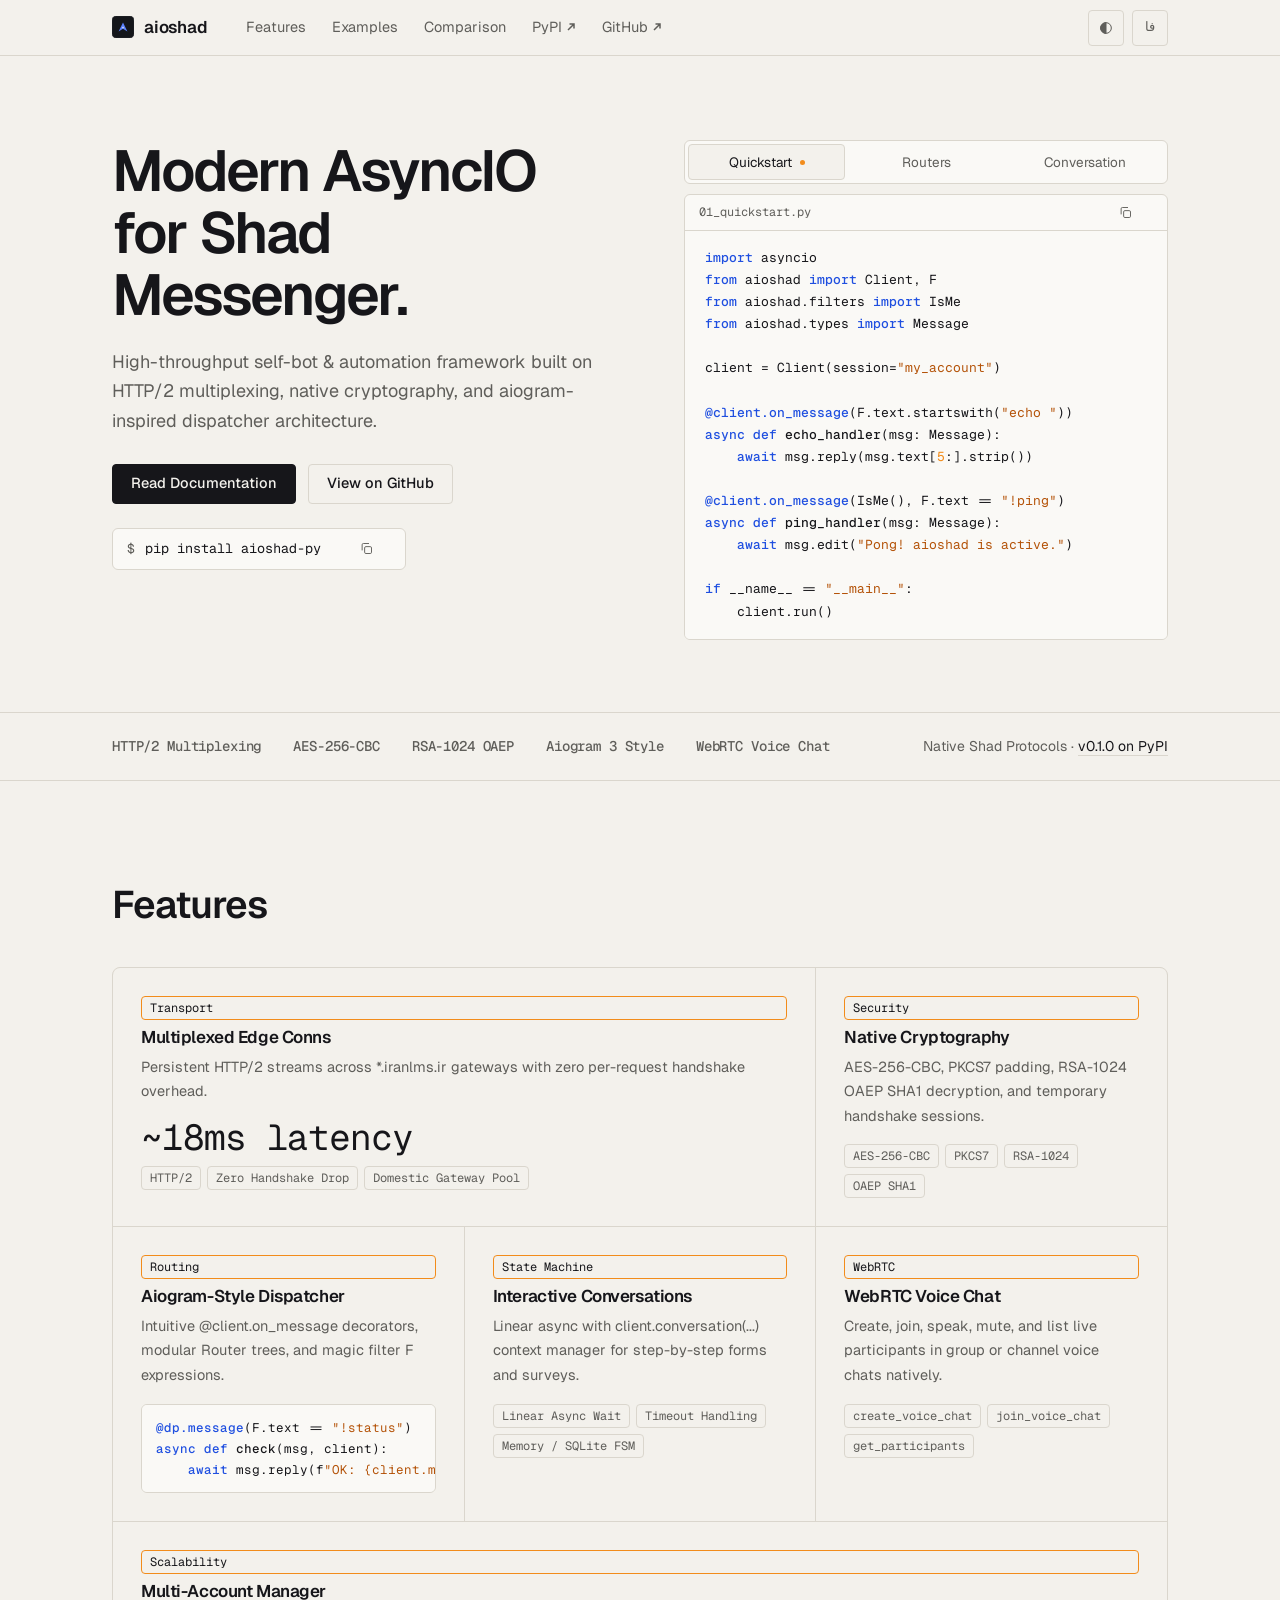
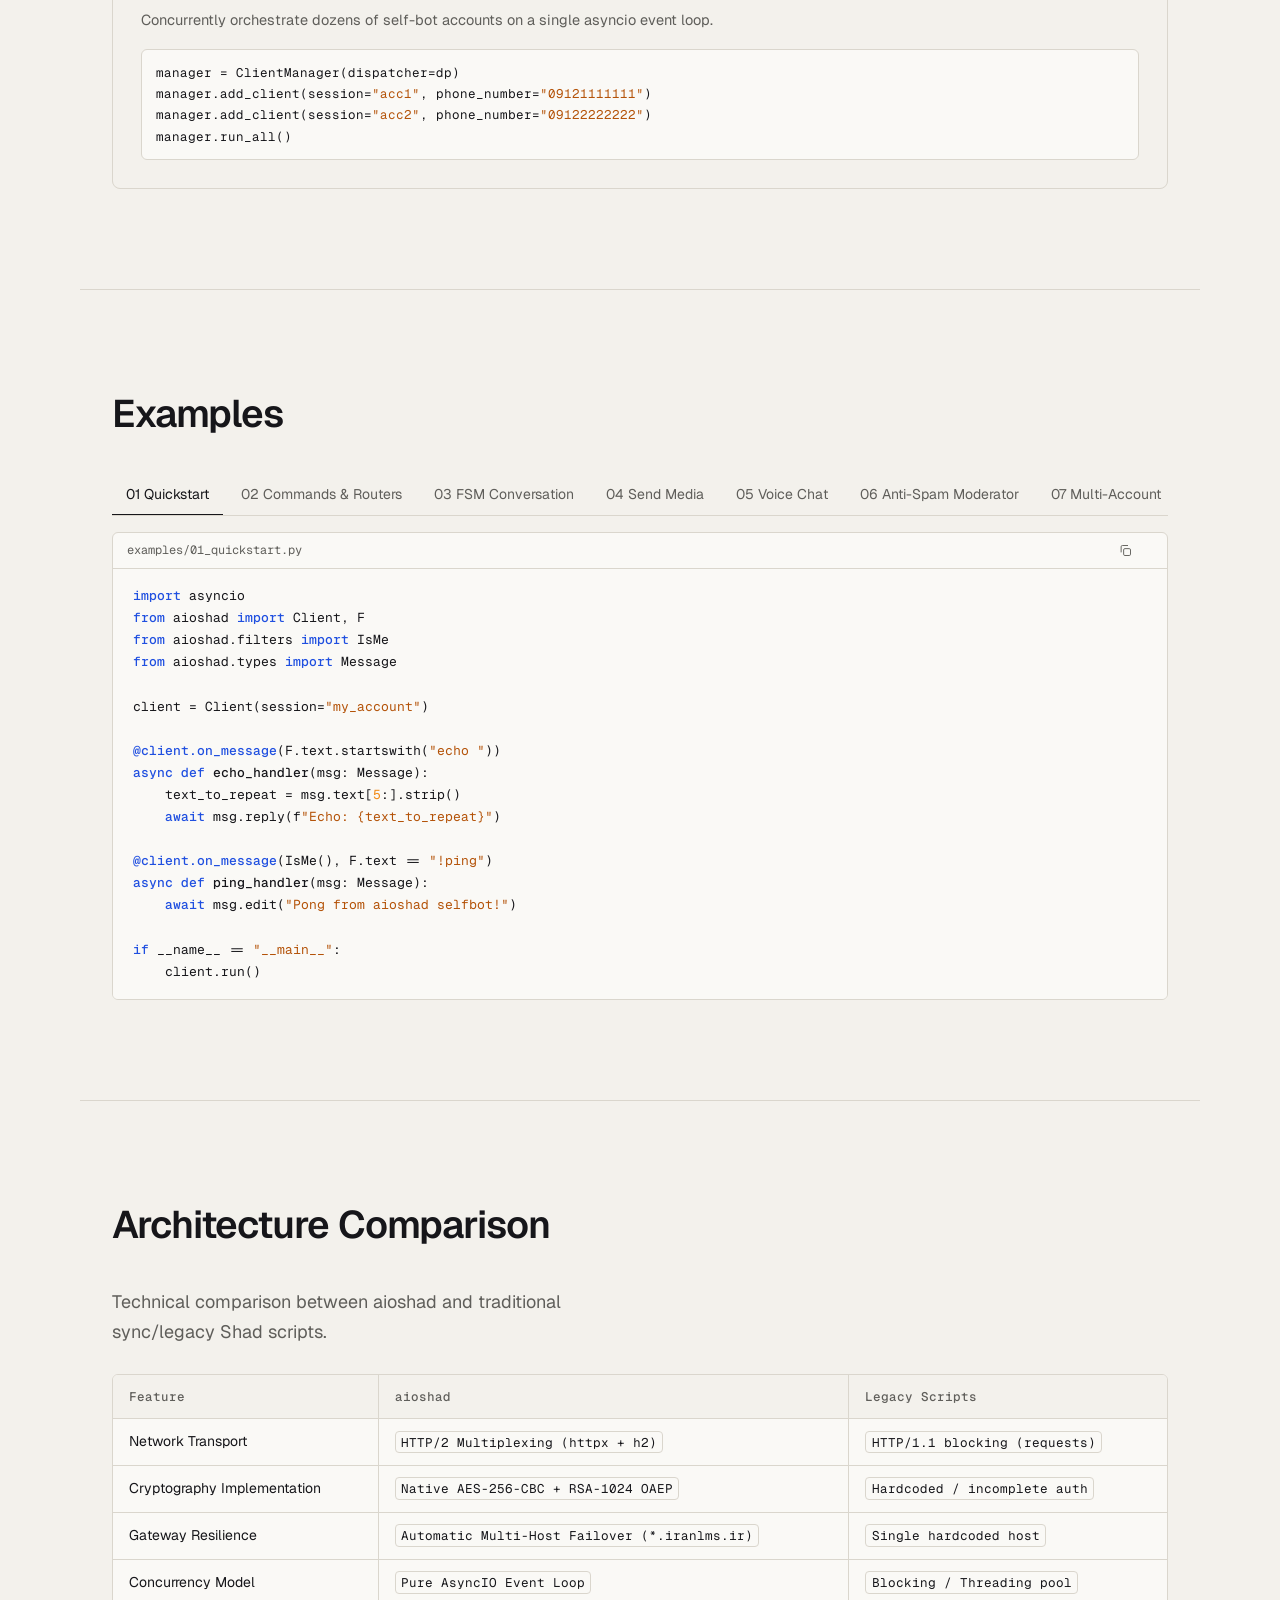
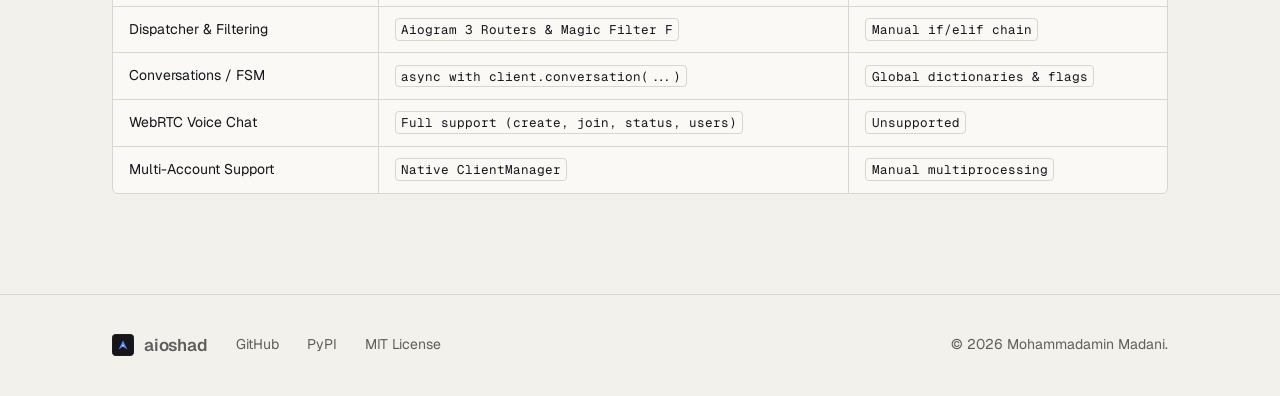
==== commit 9ddbb429: "style(docs): re-align design with peyk Swiss dark minimalism, remove emojis, fix code highlights" ====
--- a/docs/index.html
+++ b/docs/index.html
@@ -1,499 +1,578 @@
-<!DOCTYPE html>
+<!doctype html>
 <html lang="en" dir="ltr" data-theme="dark">
 <head>
-  <meta charset="UTF-8">
-  <meta name="viewport" content="width=device-width, initial-scale=1.0">
-  <title>aioshad-py — Next-Gen Async Framework for Shad Messenger</title>
-  <meta name="description" content="Modern, fast, fully asynchronous Python framework & self-bot library for Shad Messenger built with HTTP/2, native cryptography and aiogram-inspired dispatcher.">
-  <link rel="icon" href="favicon.svg" type="image/svg+xml">
-  <link rel="stylesheet" href="style.css">
+  <meta charset="utf-8" />
+  <meta name="viewport" content="width=device-width, initial-scale=1" />
+  <title>aioshad — Next-Gen Async Framework for Shad Messenger</title>
+  <meta name="description" content="High-performance async Python framework & self-bot library for Shad Messenger built on HTTP/2 multiplexing, native cryptography, and aiogram 3 style dispatcher." />
+  <link rel="icon" href="logo.svg" type="image/svg+xml" />
+  <link rel="stylesheet" href="style.css" />
 </head>
 <body>
 
-  <!-- Ambient Glow & Background Particles -->
-  <div class="ambient-glow">
-    <div class="ambient-orb-1"></div>
-    <div class="ambient-orb-2"></div>
-    <div class="cyber-grid-overlay"></div>
-  </div>
-  <canvas id="particle-canvas"></canvas>
-
-  <!-- Sticky Site Header -->
-  <header class="site-header">
-    <div class="header-container">
-      <a href="#top" class="brand-area">
-        <img src="logo.svg" alt="aioshad Logo" class="brand-logo">
-        <span class="brand-name">aioshad</span>
-        <span class="brand-badge">v0.1.0</span>
+  <!-- Site Header -->
+  <header class="site-header" id="siteHeader" data-open="false">
+    <div class="wrap header-inner">
+      <a class="brand" href="#top">
+        <img src="logo.svg" alt="aioshad logo" width="22" height="22" />
+        <span>aioshad</span>
       </a>
 
-      <nav class="nav-links">
-        <a href="#docs" class="nav-link" data-i18n="navDocs">Docs</a>
-        <a href="#features" class="nav-link" data-i18n="navFeatures">Features</a>
-        <a href="#examples" class="nav-link" data-i18n="navExamples">Examples</a>
-        <a href="https://pypi.org/project/aioshad-py/" target="_blank" rel="noopener" class="nav-link">PyPI</a>
-        <a href="https://github.com/aminmadaniofficial/aioshad" target="_blank" rel="noopener" class="nav-link" data-i18n="navGithub">GitHub</a>
+      <nav class="main-nav" id="mainNav" aria-label="Main Navigation">
+        <a href="#features" data-i18n="navFeatures">Features</a>
+        <a href="#examples" data-i18n="navExamples">Examples</a>
+        <a href="#comparison" data-i18n="navCompare">Comparison</a>
+        <a class="ext" href="https://pypi.org/project/aioshad-py/" rel="noopener" target="_blank">PyPI<svg viewBox="0 0 10 10" fill="none" stroke="currentColor" stroke-width="1.5" aria-hidden="true"><path d="M2 8 8 2M3.5 2H8v4.5"/></svg></a>
+        <a class="ext" href="https://github.com/aminmadaniofficial/aioshad" rel="noopener" target="_blank">GitHub<svg viewBox="0 0 10 10" fill="none" stroke="currentColor" stroke-width="1.5" aria-hidden="true"><path d="M2 8 8 2M3.5 2H8v4.5"/></svg></a>
       </nav>
 
       <div class="header-actions">
-        <button id="themeToggle" class="icon-button" title="Toggle Theme">☀️</button>
-        <button id="langToggle" class="icon-button btn-lang" title="Switch Language">فارسی</button>
-        <button id="mobileToggle" class="icon-button mobile-toggle" title="Menu">☰</button>
-        <a href="#docs" class="btn-cta" data-i18n="btnGetStarted">Get Started</a>
+        <button class="icon-btn" id="themeBtn" type="button" aria-label="Toggle theme">
+          <svg width="16" height="16" viewBox="0 0 24 24" fill="none" stroke="currentColor" stroke-width="1.5" aria-hidden="true">
+            <circle cx="12" cy="12" r="8"/>
+            <path d="M12 4a8 8 0 0 0 0 16Z" fill="currentColor"/>
+          </svg>
+        </button>
+
+        <button class="lang-btn" id="langBtn" type="button" aria-label="Switch language">فا</button>
+
+        <button class="icon-btn menu-btn" id="menuBtn" type="button" aria-expanded="false" aria-label="Toggle menu">
+          <svg class="i-open" width="18" height="18" viewBox="0 0 24 24" fill="none" stroke="currentColor" stroke-width="1.5" aria-hidden="true"><path d="M4 8h16M4 16h16"/></svg>
+          <svg class="i-close" width="18" height="18" viewBox="0 0 24 24" fill="none" stroke="currentColor" stroke-width="1.5" aria-hidden="true"><path d="M6 6l12 12M18 6 6 18"/></svg>
+        </button>
       </div>
     </div>
   </header>
 
   <!-- Hero Section -->
-  <section class="hero-section" id="top">
-    <div class="hero-grid">
-      <div class="hero-content">
-        <div class="hero-badge-wrap">
-          <span class="pulse-dot"></span>
-          <span class="hero-badge-text" data-i18n="badgeStatus">v0.1.0 • High-Throughput Async Framework</span>
-        </div>
-
-        <h1 class="hero-title">
-          <span data-i18n="heroTitlePrefix">Next-Generation</span><br>
-          <span class="text-gradient" data-i18n="heroTitleHighlight">Self-Bot Framework</span><br>
-          <span data-i18n="heroTitleSuffix">for Shad Messenger</span>
-        </h1>
-
-        <p class="hero-desc" data-i18n="heroDesc">
-          Modern, fully asynchronous Python framework built on HTTP/2 multiplexing, native cryptography, and an Aiogram-inspired dispatcher architecture.
-        </p>
-
-        <div class="hero-actions">
-          <div class="install-pill">
-            <span style="color: var(--accent-cyan);">$</span>
-            <span class="install-cmd">pip install aioshad-py</span>
-            <button class="copy-btn" data-copy="pip install aioshad-py">Copy</button>
+  <section class="hero wrap" id="top">
+    <div class="hero-text">
+      <h1>
+        <span class="ln" data-i18n="heroL1">Modern AsyncIO</span>
+        <span class="ln" data-i18n="heroL2">for Shad Messenger.</span>
+      </h1>
+
+      <p class="sub" data-i18n="heroSub">
+        High-throughput self-bot & automation framework built on HTTP/2 multiplexing, native cryptography, and aiogram-inspired dispatcher architecture.
+      </p>
+
+      <div class="cta">
+        <a class="btn btn-primary" href="#examples" data-i18n="btnDocs">Read Documentation</a>
+        <a class="btn btn-ghost" href="https://github.com/aminmadaniofficial/aioshad" target="_blank" rel="noopener" data-i18n="btnGithub">View on GitHub</a>
+      </div>
+
+      <div class="install">
+        <span class="prompt">$</span>
+        <code>pip install aioshad-py</code>
+        <button class="copy" type="button" aria-label="Copy install command" data-copy="pip install aioshad-py">
+          <svg class="ico" width="15" height="15" viewBox="0 0 24 24" fill="none" stroke="currentColor" stroke-width="1.5" aria-hidden="true"><rect x="9" y="9" width="11" height="11" rx="2"/><path d="M5 15V6a2 2 0 0 1 2-2h9"/></svg>
+          <span class="ok" aria-hidden="true"><svg class="chk" viewBox="0 0 24 24" fill="none" stroke="currentColor" stroke-width="2.5" stroke-linecap="round" stroke-linejoin="round" aria-hidden="true"><path d="M4 12.5 9.5 18 20 6.5"/></svg><span class="msg" data-i18n="copyDone">Copied</span></span>
+        </button>
+      </div>
+    </div>
+
+    <!-- Hero Interactive Code Demo Widget -->
+    <div class="demo">
+      <div class="tabs" role="tablist">
+        <button role="tab" id="tab-quick" aria-controls="panel-quick" aria-selected="true" type="button">Quickstart</button>
+        <button role="tab" id="tab-routers" aria-controls="panel-routers" aria-selected="false" type="button">Routers</button>
+        <button role="tab" id="tab-conv" aria-controls="panel-conv" aria-selected="false" type="button">Conversation</button>
+      </div>
+
+      <!-- Quickstart Code Panel -->
+      <div class="code-panel" id="panel-quick" role="tabpanel" aria-labelledby="tab-quick">
+        <div class="code-head">
+          <span>01_quickstart.py</span>
+          <button class="copy" type="button" aria-label="Copy code">
+            <svg class="ico" width="15" height="15" viewBox="0 0 24 24" fill="none" stroke="currentColor" stroke-width="1.5"><rect x="9" y="9" width="11" height="11" rx="2"/><path d="M5 15V6a2 2 0 0 1 2-2h9"/></svg>
+            <span class="ok"><svg class="chk" viewBox="0 0 24 24" fill="none" stroke="currentColor" stroke-width="2.5" stroke-linecap="round" stroke-linejoin="round"><path d="M4 12.5 9.5 18 20 6.5"/></svg><span class="msg" data-i18n="copyDone">Copied</span></span>
+          </button>
+        </div>
+        <pre><code><span class="t-kw">import</span> asyncio
+<span class="t-kw">from</span> aioshad <span class="t-kw">import</span> Client, F
+<span class="t-kw">from</span> aioshad.filters <span class="t-kw">import</span> IsMe
+<span class="t-kw">from</span> aioshad.types <span class="t-kw">import</span> Message
+
+client = Client(session=<span class="t-str">"my_account"</span>)
+
+<span class="t-kw">@client.on_message</span>(F.text.startswith(<span class="t-str">"echo "</span>))
+<span class="t-kw">async def</span> <span class="t-cls">echo_handler</span>(msg: Message):
+    <span class="t-kw">await</span> msg.reply(msg.text[<span class="t-num">5</span>:].strip())
+
+<span class="t-kw">@client.on_message</span>(IsMe(), F.text == <span class="t-str">"!ping"</span>)
+<span class="t-kw">async def</span> <span class="t-cls">ping_handler</span>(msg: Message):
+    <span class="t-kw">await</span> msg.edit(<span class="t-str">"Pong! aioshad is active."</span>)
+
+<span class="t-kw">if</span> __name__ == <span class="t-str">"__main__"</span>:
+    client.run()</code></pre>
+      </div>
+
+      <!-- Routers Code Panel -->
+      <div class="code-panel" id="panel-routers" role="tabpanel" aria-labelledby="tab-routers" hidden>
+        <div class="code-head">
+          <span>02_commands_and_routers.py</span>
+          <button class="copy" type="button" aria-label="Copy code">
+            <svg class="ico" width="15" height="15" viewBox="0 0 24 24" fill="none" stroke="currentColor" stroke-width="1.5"><rect x="9" y="9" width="11" height="11" rx="2"/><path d="M5 15V6a2 2 0 0 1 2-2h9"/></svg>
+            <span class="ok"><svg class="chk" viewBox="0 0 24 24" fill="none" stroke="currentColor" stroke-width="2.5" stroke-linecap="round" stroke-linejoin="round"><path d="M4 12.5 9.5 18 20 6.5"/></svg><span class="msg" data-i18n="copyDone">Copied</span></span>
+          </button>
+        </div>
+        <pre><code><span class="t-kw">from</span> aioshad <span class="t-kw">import</span> Client, Dispatcher, Router
+<span class="t-kw">from</span> aioshad.filters <span class="t-kw">import</span> Command, CommandObject, IsGroup
+<span class="t-kw">from</span> aioshad.types <span class="t-kw">import</span> Message
+
+router = Router(name=<span class="t-str">"admin"</span>)
+
+<span class="t-kw">@router.message</span>(Command(<span class="t-str">"start"</span>, prefix=<span class="t-str">"/!."</span>))
+<span class="t-kw">async def</span> <span class="t-cls">handle_start</span>(msg: Message, command: CommandObject):
+    <span class="t-kw">await</span> msg.reply(f<span class="t-str">"Command: {command.command}"</span>)
+
+<span class="t-kw">@router.message</span>(IsGroup(), Command(<span class="t-str">"info"</span>))
+<span class="t-kw">async def</span> <span class="t-cls">handle_info</span>(msg: Message):
+    chat = <span class="t-kw">await</span> msg.get_chat()
+    <span class="t-kw">await</span> msg.reply(f<span class="t-str">"Group: {chat.title}"</span>)
+
+dp = Dispatcher()
+dp.include_router(router)
+client = Client(session=<span class="t-str">"my_account"</span>, dispatcher=dp)</code></pre>
+      </div>
+
+      <!-- Conversation Code Panel -->
+      <div class="code-panel" id="panel-conv" role="tabpanel" aria-labelledby="tab-conv" hidden>
+        <div class="code-head">
+          <span>03_fsm_conversation.py</span>
+          <button class="copy" type="button" aria-label="Copy code">
+            <svg class="ico" width="15" height="15" viewBox="0 0 24 24" fill="none" stroke="currentColor" stroke-width="1.5"><rect x="9" y="9" width="11" height="11" rx="2"/><path d="M5 15V6a2 2 0 0 1 2-2h9"/></svg>
+            <span class="ok"><svg class="chk" viewBox="0 0 24 24" fill="none" stroke="currentColor" stroke-width="2.5" stroke-linecap="round" stroke-linejoin="round"><path d="M4 12.5 9.5 18 20 6.5"/></svg><span class="msg" data-i18n="copyDone">Copied</span></span>
+          </button>
+        </div>
+        <pre><code><span class="t-kw">@client.on_message</span>(Command(<span class="t-str">"survey"</span>))
+<span class="t-kw">async def</span> <span class="t-cls">survey_handler</span>(msg: Message):
+    <span class="t-kw">async with</span> client.conversation(msg.chat_guid, timeout=<span class="t-num">60</span>) <span class="t-kw">as</span> conv:
+        <span class="t-kw">await</span> conv.send_message(<span class="t-str">"What is your name?"</span>)
+        name_msg = <span class="t-kw">await</span> conv.get_response()
+
+        <span class="t-kw">await</span> conv.send_message(f<span class="t-str">"Welcome {name_msg.text}! How old are you?"</span>)
+        age_msg = <span class="t-kw">await</span> conv.get_response()
+
+        <span class="t-kw">await</span> conv.send_message(f<span class="t-str">"Complete: {name_msg.text} ({age_msg.text})"</span>)</code></pre>
+      </div>
+    </div>
+  </section>
+
+  <!-- Feature Strip -->
+  <section class="strip" id="platforms">
+    <div class="wrap strip-inner">
+      <ul class="platforms">
+        <li>HTTP/2 Multiplexing</li>
+        <li>AES-256-CBC</li>
+        <li>RSA-1024 OAEP</li>
+        <li>Aiogram 3 Style</li>
+        <li>WebRTC Voice Chat</li>
+      </ul>
+      <div class="strip-note">
+        <span data-i18n="stripTitle">Native Shad Protocols</span> &middot; <a href="https://pypi.org/project/aioshad-py/" target="_blank" rel="noopener">v0.1.0 on PyPI</a>
+      </div>
+    </div>
+  </section>
+
+  <!-- Bento Grid Section -->
+  <section class="section wrap" id="features">
+    <h2>Features</h2>
+
+    <div class="bento">
+      <div class="cell cell--8">
+        <header>
+          <span class="badge badge--strong">Transport</span>
+          <h3 data-i18n="bento1Title">Multiplexed Edge Conns</h3>
+          <p data-i18n="bento1Desc">Persistent HTTP/2 streams across *.iranlms.ir gateways with zero per-request handshake overhead.</p>
+        </header>
+        <div class="art">
+          <span class="big-mono">~18ms latency</span>
+          <div class="badges" style="margin-top: 10px;">
+            <span class="badge">HTTP/2</span>
+            <span class="badge">Zero Handshake Drop</span>
+            <span class="badge">Domestic Gateway Pool</span>
           </div>
-          <a href="#docs-quickstart" class="btn-cta" data-i18n="btnQuickstart">Quickstart Guide</a>
-        </div>
-
-        <div class="stats-row">
-          <div class="stat-item">
-            <h4>HTTP/2</h4>
-            <p>Multiplexed Edge Conns</p>
+        </div>
+      </div>
+
+      <div class="cell cell--4">
+        <header>
+          <span class="badge badge--strong">Security</span>
+          <h3 data-i18n="bento2Title">Native Cryptography</h3>
+          <p data-i18n="bento2Desc">AES-256-CBC, PKCS7 padding, RSA-1024 OAEP SHA1 decryption, and temporary handshake sessions.</p>
+        </header>
+        <div class="art">
+          <div class="badges">
+            <span class="badge">AES-256-CBC</span>
+            <span class="badge">PKCS7</span>
+            <span class="badge">RSA-1024</span>
+            <span class="badge">OAEP SHA1</span>
           </div>
-          <div class="stat-item">
-            <h4>AES-256</h4>
-            <p>Native CBC & RSA-1024</p>
+        </div>
+      </div>
+
+      <div class="cell cell--4">
+        <header>
+          <span class="badge badge--strong">Routing</span>
+          <h3 data-i18n="bento3Title">Aiogram-Style Dispatcher</h3>
+          <p data-i18n="bento3Desc">Intuitive @client.on_message decorators, modular Router trees, and magic filter F expressions.</p>
+        </header>
+        <div class="art">
+          <pre><code><span class="t-kw">@dp.message</span>(F.text == <span class="t-str">"!status"</span>)
+<span class="t-kw">async def</span> <span class="t-cls">check</span>(msg, client):
+    <span class="t-kw">await</span> msg.reply(f<span class="t-str">"OK: {client.me}"</span>)</code></pre>
+        </div>
+      </div>
+
+      <div class="cell cell--4">
+        <header>
+          <span class="badge badge--strong">State Machine</span>
+          <h3 data-i18n="bento4Title">Interactive Conversations</h3>
+          <p data-i18n="bento4Desc">Linear async with client.conversation(...) context manager for step-by-step forms and surveys.</p>
+        </header>
+        <div class="art">
+          <div class="badges">
+            <span class="badge">Linear Async Wait</span>
+            <span class="badge">Timeout Handling</span>
+            <span class="badge">Memory / SQLite FSM</span>
           </div>
-          <div class="stat-item">
-            <h4>100%</h4>
-            <p>AsyncIO Native</p>
+        </div>
+      </div>
+
+      <div class="cell cell--4">
+        <header>
+          <span class="badge badge--strong">WebRTC</span>
+          <h3 data-i18n="bento5Title">WebRTC Voice Chat</h3>
+          <p data-i18n="bento5Desc">Create, join, speak, mute, and list live participants in group or channel voice chats natively.</p>
+        </header>
+        <div class="art">
+          <div class="badges">
+            <span class="badge">create_voice_chat</span>
+            <span class="badge">join_voice_chat</span>
+            <span class="badge">get_participants</span>
           </div>
         </div>
       </div>
 
-      <!-- Hero Interactive Code Sandbox Widget -->
-      <div class="code-sandbox-card">
-        <div class="sandbox-header">
-          <div class="window-dots">
-            <span class="dot-red"></span>
-            <span class="dot-yellow"></span>
-            <span class="dot-green"></span>
-          </div>
-          <div class="sandbox-tabs">
-            <button class="sandbox-tab active" data-tab="quickstart">Quickstart</button>
-            <button class="sandbox-tab" data-tab="routers">Routers</button>
-            <button class="sandbox-tab" data-tab="conversation">Conversation</button>
-            <button class="sandbox-tab" data-tab="media">Media</button>
-            <button class="sandbox-tab" data-tab="voicechat">Voice Chat</button>
-          </div>
-        </div>
-        <div class="sandbox-content">
-          <button class="code-copy-floating">Copy</button>
-          <pre><code id="sandbox-code"></code></pre>
+      <div class="cell cell--12">
+        <header>
+          <span class="badge badge--strong">Scalability</span>
+          <h3 data-i18n="bento6Title">Multi-Account Manager</h3>
+          <p data-i18n="bento6Desc">Concurrently orchestrate dozens of self-bot accounts on a single asyncio event loop.</p>
+        </header>
+        <div class="art">
+          <pre><code>manager = ClientManager(dispatcher=dp)
+manager.add_client(session=<span class="t-str">"acc1"</span>, phone_number=<span class="t-str">"09121111111"</span>)
+manager.add_client(session=<span class="t-str">"acc2"</span>, phone_number=<span class="t-str">"09122222222"</span>)
+manager.run_all()</code></pre>
         </div>
       </div>
     </div>
   </section>
 
-  <!-- Highlights & Features Section -->
-  <section class="features-section" id="features">
-    <div class="section-header">
-      <span class="section-tag">High Performance</span>
-      <h2 class="section-title">Engineered for Extreme Speed & Reliability</h2>
-      <p class="section-desc">Everything you need to build enterprise self-bots, interactive assistants, and channel managers on Shad Messenger.</p>
-    </div>
-
-    <div class="features-grid">
-      <div class="feature-card">
-        <div class="feature-icon-box">⚡</div>
-        <h3>HTTP/2 & AsyncIO Native</h3>
-        <p>Harness persistent HTTP/2 connections with zero handshake penalty, delivering lightning-fast message transmission and minimal CPU overhead.</p>
-      </div>
-
-      <div class="feature-card">
-        <div class="feature-icon-box">🔐</div>
-        <h3>End-to-End Cryptography</h3>
-        <p>Full implementation of Shad's security layer: AES-256-CBC with PKCS7 padding, RSA-1024 OAEP SHA1 key decryptions, and temporary handshake sessions.</p>
-      </div>
-
-      <div class="feature-card">
-        <div class="feature-icon-box">🔄</div>
-        <h3>Multi-Host Edge Failover</h3>
-        <p>Automatic pooling and dynamic health checks across Shad edge gateways (<code>*.iranlms.ir</code>), ensuring unbroken 24/7 uptime.</p>
-      </div>
-
-      <div class="feature-card">
-        <div class="feature-icon-box">🎯</div>
-        <h3>Aiogram-Inspired Dispatcher</h3>
-        <p>Clean <code>@client.on_message</code> decorators, modular <code>Router</code> trees, and expressive <code>F</code> (MagicFilter) logic for readable bot code.</p>
-      </div>
-
-      <div class="feature-card">
-        <div class="feature-icon-box">💬</div>
-        <h3>Interactive Conversations</h3>
-        <p>Built-in <code>async with client.conversation(...)</code> manager simplifies complex multi-step registration forms and interactive surveys.</p>
-      </div>
-
-      <div class="feature-card">
-        <div class="feature-icon-box">🎙️</div>
-        <h3>WebRTC Voice Chat</h3>
-        <p>Create, join, speak, mute, and inspect live participants in channel and group voice chats with dedicated asynchronous primitives.</p>
-      </div>
-
-      <div class="feature-card">
-        <div class="feature-icon-box">📸</div>
-        <h3>Rich Media & Auto-Thumbs</h3>
-        <p>Upload high-res photos with automatic client-side thumbnail generation, send voice notes, video notes, and documents seamlessly.</p>
-      </div>
-
-      <div class="feature-card">
-        <div class="feature-icon-box">👥</div>
-        <h3>Multi-Account Manager</h3>
-        <p>Concurrently orchestrate dozens of accounts on a single asyncio event loop with <code>ClientManager</code> and unified dispatchers.</p>
-      </div>
-
-      <div class="feature-card">
-        <div class="feature-icon-box">🛠️</div>
-        <h3>Developer CLI Tooling</h3>
-        <p>Instantly scaffold projects with <code>aioshad init</code>, authenticate sessions via <code>aioshad login</code>, and inspect session tokens via <code>aioshad session-info</code>.</p>
-      </div>
+  <!-- Examples Section -->
+  <section class="section section--ruled wrap" id="examples">
+    <h2>Examples</h2>
+
+    <div class="ex-tabs" role="tablist">
+      <button role="tab" id="ex-tab-1" aria-controls="ex-p-1" aria-selected="true" type="button">01 Quickstart</button>
+      <button role="tab" id="ex-tab-2" aria-controls="ex-p-2" aria-selected="false" type="button">02 Commands &amp; Routers</button>
+      <button role="tab" id="ex-tab-3" aria-controls="ex-p-3" aria-selected="false" type="button">03 FSM Conversation</button>
+      <button role="tab" id="ex-tab-4" aria-controls="ex-p-4" aria-selected="false" type="button">04 Send Media</button>
+      <button role="tab" id="ex-tab-5" aria-controls="ex-p-5" aria-selected="false" type="button">05 Voice Chat</button>
+      <button role="tab" id="ex-tab-6" aria-controls="ex-p-6" aria-selected="false" type="button">06 Anti-Spam Moderator</button>
+      <button role="tab" id="ex-tab-7" aria-controls="ex-p-7" aria-selected="false" type="button">07 Multi-Account</button>
+    </div>
+
+    <!-- Example Panel 1 -->
+    <div class="ex-panel" id="ex-p-1" role="tabpanel" aria-labelledby="ex-tab-1">
+      <div class="code-head">
+        <span>examples/01_quickstart.py</span>
+        <button class="copy" type="button" aria-label="Copy code">
+          <svg class="ico" width="15" height="15" viewBox="0 0 24 24" fill="none" stroke="currentColor" stroke-width="1.5"><rect x="9" y="9" width="11" height="11" rx="2"/><path d="M5 15V6a2 2 0 0 1 2-2h9"/></svg>
+          <span class="ok"><svg class="chk" viewBox="0 0 24 24" fill="none" stroke="currentColor" stroke-width="2.5" stroke-linecap="round" stroke-linejoin="round"><path d="M4 12.5 9.5 18 20 6.5"/></svg><span class="msg" data-i18n="copyDone">Copied</span></span>
+        </button>
+      </div>
+      <pre><code><span class="t-kw">import</span> asyncio
+<span class="t-kw">from</span> aioshad <span class="t-kw">import</span> Client, F
+<span class="t-kw">from</span> aioshad.filters <span class="t-kw">import</span> IsMe
+<span class="t-kw">from</span> aioshad.types <span class="t-kw">import</span> Message
+
+client = Client(session=<span class="t-str">"my_account"</span>)
+
+<span class="t-kw">@client.on_message</span>(F.text.startswith(<span class="t-str">"echo "</span>))
+<span class="t-kw">async def</span> <span class="t-cls">echo_handler</span>(msg: Message):
+    text_to_repeat = msg.text[<span class="t-num">5</span>:].strip()
+    <span class="t-kw">await</span> msg.reply(f<span class="t-str">"Echo: {text_to_repeat}"</span>)
+
+<span class="t-kw">@client.on_message</span>(IsMe(), F.text == <span class="t-str">"!ping"</span>)
+<span class="t-kw">async def</span> <span class="t-cls">ping_handler</span>(msg: Message):
+    <span class="t-kw">await</span> msg.edit(<span class="t-str">"Pong from aioshad selfbot!"</span>)
+
+<span class="t-kw">if</span> __name__ == <span class="t-str">"__main__"</span>:
+    client.run()</code></pre>
+    </div>
+
+    <!-- Example Panel 2 -->
+    <div class="ex-panel" id="ex-p-2" role="tabpanel" aria-labelledby="ex-tab-2" hidden>
+      <div class="code-head">
+        <span>examples/02_commands_and_routers.py</span>
+        <button class="copy" type="button" aria-label="Copy code">
+          <svg class="ico" width="15" height="15" viewBox="0 0 24 24" fill="none" stroke="currentColor" stroke-width="1.5"><rect x="9" y="9" width="11" height="11" rx="2"/><path d="M5 15V6a2 2 0 0 1 2-2h9"/></svg>
+          <span class="ok"><svg class="chk" viewBox="0 0 24 24" fill="none" stroke="currentColor" stroke-width="2.5" stroke-linecap="round" stroke-linejoin="round"><path d="M4 12.5 9.5 18 20 6.5"/></svg><span class="msg" data-i18n="copyDone">Copied</span></span>
+        </button>
+      </div>
+      <pre><code><span class="t-kw">import</span> asyncio
+<span class="t-kw">from</span> aioshad <span class="t-kw">import</span> Client, Dispatcher, Router
+<span class="t-kw">from</span> aioshad.filters <span class="t-kw">import</span> Command, CommandObject, IsGroup
+<span class="t-kw">from</span> aioshad.types <span class="t-kw">import</span> Message
+
+user_router = Router(name=<span class="t-str">"user_router"</span>)
+group_router = Router(name=<span class="t-str">"group_router"</span>)
+
+<span class="t-kw">@user_router.message</span>(Command(<span class="t-str">"start"</span>, <span class="t-str">"help"</span>, prefix=<span class="t-str">"/!."</span>))
+<span class="t-kw">async def</span> <span class="t-cls">handle_start</span>(msg: Message, command: CommandObject):
+    <span class="t-kw">await</span> msg.reply(f<span class="t-str">"Command: {command.command}, Args: {command.args}"</span>)
+
+<span class="t-kw">@group_router.message</span>(IsGroup(), Command(<span class="t-str">"info"</span>, prefix=<span class="t-str">"!"</span>))
+<span class="t-kw">async def</span> <span class="t-cls">handle_group_info</span>(msg: Message):
+    chat = <span class="t-kw">await</span> msg.get_chat()
+    <span class="t-kw">await</span> msg.reply(f<span class="t-str">"Group: {chat.title} ({chat.members_count} members)"</span>)
+
+<span class="t-kw">async def</span> <span class="t-cls">main</span>():
+    dp = Dispatcher()
+    dp.include_router(user_router)
+    dp.include_router(group_router)
+    client = Client(session=<span class="t-str">"my_account"</span>, dispatcher=dp)
+    <span class="t-kw">await</span> client.start()
+
+<span class="t-kw">if</span> __name__ == <span class="t-str">"__main__"</span>:
+    asyncio.run(main())</code></pre>
+    </div>
+
+    <!-- Example Panel 3 -->
+    <div class="ex-panel" id="ex-p-3" role="tabpanel" aria-labelledby="ex-tab-3" hidden>
+      <div class="code-head">
+        <span>examples/03_fsm_conversation.py</span>
+        <button class="copy" type="button" aria-label="Copy code">
+          <svg class="ico" width="15" height="15" viewBox="0 0 24 24" fill="none" stroke="currentColor" stroke-width="1.5"><rect x="9" y="9" width="11" height="11" rx="2"/><path d="M5 15V6a2 2 0 0 1 2-2h9"/></svg>
+          <span class="ok"><svg class="chk" viewBox="0 0 24 24" fill="none" stroke="currentColor" stroke-width="2.5" stroke-linecap="round" stroke-linejoin="round"><path d="M4 12.5 9.5 18 20 6.5"/></svg><span class="msg" data-i18n="copyDone">Copied</span></span>
+        </button>
+      </div>
+      <pre><code><span class="t-kw">from</span> aioshad <span class="t-kw">import</span> Client, F
+<span class="t-kw">from</span> aioshad.filters <span class="t-kw">import</span> Command
+<span class="t-kw">from</span> aioshad.types <span class="t-kw">import</span> Message
+
+client = Client(session=<span class="t-str">"my_account"</span>)
+
+<span class="t-kw">@client.on_message</span>(Command(<span class="t-str">"survey"</span>, prefix=<span class="t-str">"!."</span>))
+<span class="t-kw">async def</span> <span class="t-cls">handle_survey</span>(msg: Message):
+    <span class="t-kw">async with</span> client.conversation(msg.chat_guid, timeout=<span class="t-num">60</span>) <span class="t-kw">as</span> conv:
+        <span class="t-kw">await</span> conv.send_message(<span class="t-str">"What is your name?"</span>)
+        name_msg = <span class="t-kw">await</span> conv.get_response()
+
+        <span class="t-kw">await</span> conv.send_message(f<span class="t-str">"Hello {name_msg.text}! How old are you?"</span>)
+        age_msg = <span class="t-kw">await</span> conv.get_response()
+
+        <span class="t-kw">await</span> conv.send_message(f<span class="t-str">"Saved: {name_msg.text}, Age: {age_msg.text}"</span>)
+
+<span class="t-kw">if</span> __name__ == <span class="t-str">"__main__"</span>:
+    client.run()</code></pre>
+    </div>
+
+    <!-- Example Panel 4 -->
+    <div class="ex-panel" id="ex-p-4" role="tabpanel" aria-labelledby="ex-tab-4" hidden>
+      <div class="code-head">
+        <span>examples/04_send_media.py</span>
+        <button class="copy" type="button" aria-label="Copy code">
+          <svg class="ico" width="15" height="15" viewBox="0 0 24 24" fill="none" stroke="currentColor" stroke-width="1.5"><rect x="9" y="9" width="11" height="11" rx="2"/><path d="M5 15V6a2 2 0 0 1 2-2h9"/></svg>
+          <span class="ok"><svg class="chk" viewBox="0 0 24 24" fill="none" stroke="currentColor" stroke-width="2.5" stroke-linecap="round" stroke-linejoin="round"><path d="M4 12.5 9.5 18 20 6.5"/></svg><span class="msg" data-i18n="copyDone">Copied</span></span>
+        </button>
+      </div>
+      <pre><code><span class="t-kw">from</span> aioshad <span class="t-kw">import</span> Client
+<span class="t-kw">from</span> aioshad.filters <span class="t-kw">import</span> Command
+<span class="t-kw">from</span> aioshad.types <span class="t-kw">import</span> Message
+
+client = Client(session=<span class="t-str">"my_account"</span>)
+
+<span class="t-kw">@client.on_message</span>(Command(<span class="t-str">"photo"</span>))
+<span class="t-kw">async def</span> <span class="t-cls">send_photo_demo</span>(msg: Message):
+    <span class="t-kw">await</span> client.send_photo(msg.chat_guid, <span class="t-str">"image.jpg"</span>, caption=<span class="t-str">"Sample Photo"</span>)
+
+<span class="t-kw">@client.on_message</span>(Command(<span class="t-str">"doc"</span>))
+<span class="t-kw">async def</span> <span class="t-cls">send_doc_demo</span>(msg: Message):
+    <span class="t-kw">await</span> client.send_file(msg.chat_guid, <span class="t-str">"report.pdf"</span>, file_name=<span class="t-str">"Report.pdf"</span>)
+
+<span class="t-kw">@client.on_message</span>(Command(<span class="t-str">"voice"</span>))
+<span class="t-kw">async def</span> <span class="t-cls">send_voice_demo</span>(msg: Message):
+    <span class="t-kw">await</span> client.send_voice(msg.chat_guid, <span class="t-str">"voice.ogg"</span>)
+
+<span class="t-kw">if</span> __name__ == <span class="t-str">"__main__"</span>:
+    client.run()</code></pre>
+    </div>
+
+    <!-- Example Panel 5 -->
+    <div class="ex-panel" id="ex-p-5" role="tabpanel" aria-labelledby="ex-tab-5" hidden>
+      <div class="code-head">
+        <span>examples/05_voice_chat.py</span>
+        <button class="copy" type="button" aria-label="Copy code">
+          <svg class="ico" width="15" height="15" viewBox="0 0 24 24" fill="none" stroke="currentColor" stroke-width="1.5"><rect x="9" y="9" width="11" height="11" rx="2"/><path d="M5 15V6a2 2 0 0 1 2-2h9"/></svg>
+          <span class="ok"><svg class="chk" viewBox="0 0 24 24" fill="none" stroke="currentColor" stroke-width="2.5" stroke-linecap="round" stroke-linejoin="round"><path d="M4 12.5 9.5 18 20 6.5"/></svg><span class="msg" data-i18n="copyDone">Copied</span></span>
+        </button>
+      </div>
+      <pre><code><span class="t-kw">from</span> aioshad <span class="t-kw">import</span> Client
+<span class="t-kw">from</span> aioshad.filters <span class="t-kw">import</span> Command, IsMe
+<span class="t-kw">from</span> aioshad.types <span class="t-kw">import</span> Message
+
+client = Client(session=<span class="t-str">"my_account"</span>)
+
+<span class="t-kw">@client.on_message</span>(IsMe(), Command(<span class="t-str">"startvc"</span>, prefix=<span class="t-str">"!."</span>))
+<span class="t-kw">async def</span> <span class="t-cls">start_vc</span>(msg: Message):
+    res = <span class="t-kw">await</span> client.create_voice_chat(msg.chat_guid)
+    <span class="t-kw">await</span> msg.reply(f<span class="t-str">"Voice chat created: {res}"</span>)
+
+<span class="t-kw">@client.on_message</span>(IsMe(), Command(<span class="t-str">"speak"</span>, prefix=<span class="t-str">"!."</span>))
+<span class="t-kw">async def</span> <span class="t-cls">speak_vc</span>(msg: Message):
+    <span class="t-kw">await</span> client.change_voice_chat_voice_status(msg.chat_guid, voice_chat_id=<span class="t-str">"..."</span>, voice_status=<span class="t-kw">True</span>)
+    <span class="t-kw">await</span> msg.reply(<span class="t-str">"Microphone unmuted."</span>)
+
+<span class="t-kw">if</span> __name__ == <span class="t-str">"__main__"</span>:
+    client.run()</code></pre>
+    </div>
+
+    <!-- Example Panel 6 -->
+    <div class="ex-panel" id="ex-p-6" role="tabpanel" aria-labelledby="ex-tab-6" hidden>
+      <div class="code-head">
+        <span>examples/06_anti_spam_moderator.py</span>
+        <button class="copy" type="button" aria-label="Copy code">
+          <svg class="ico" width="15" height="15" viewBox="0 0 24 24" fill="none" stroke="currentColor" stroke-width="1.5"><rect x="9" y="9" width="11" height="11" rx="2"/><path d="M5 15V6a2 2 0 0 1 2-2h9"/></svg>
+          <span class="ok"><svg class="chk" viewBox="0 0 24 24" fill="none" stroke="currentColor" stroke-width="2.5" stroke-linecap="round" stroke-linejoin="round"><path d="M4 12.5 9.5 18 20 6.5"/></svg><span class="msg" data-i18n="copyDone">Copied</span></span>
+        </button>
+      </div>
+      <pre><code><span class="t-kw">import</span> re
+<span class="t-kw">from</span> aioshad <span class="t-kw">import</span> Client
+<span class="t-kw">from</span> aioshad.filters <span class="t-kw">import</span> IsGroup
+<span class="t-kw">from</span> aioshad.types <span class="t-kw">import</span> Message
+
+client = Client(session=<span class="t-str">"moderator_account"</span>)
+LINK_REGEX = re.compile(r<span class="t-str">"(https?://\S+|shad\.ir/\S+)"</span>, re.IGNORECASE)
+
+<span class="t-kw">@client.on_message</span>(IsGroup())
+<span class="t-kw">async def</span> <span class="t-cls">anti_link_checker</span>(msg: Message):
+    <span class="t-kw">if</span> msg.text <span class="t-kw">and</span> LINK_REGEX.search(msg.text):
+        <span class="t-kw">try</span>:
+            <span class="t-kw">await</span> msg.delete(delete_type=<span class="t-str">"Global"</span>)
+        <span class="t-kw">except</span> Exception <span class="t-kw">as</span> exc:
+            print(f<span class="t-str">"Failed to delete: {exc}"</span>)
+
+<span class="t-kw">if</span> __name__ == <span class="t-str">"__main__"</span>:
+    client.run()</code></pre>
+    </div>
+
+    <!-- Example Panel 7 -->
+    <div class="ex-panel" id="ex-p-7" role="tabpanel" aria-labelledby="ex-tab-7" hidden>
+      <div class="code-head">
+        <span>examples/07_multi_account.py</span>
+        <button class="copy" type="button" aria-label="Copy code">
+          <svg class="ico" width="15" height="15" viewBox="0 0 24 24" fill="none" stroke="currentColor" stroke-width="1.5"><rect x="9" y="9" width="11" height="11" rx="2"/><path d="M5 15V6a2 2 0 0 1 2-2h9"/></svg>
+          <span class="ok"><svg class="chk" viewBox="0 0 24 24" fill="none" stroke="currentColor" stroke-width="2.5" stroke-linecap="round" stroke-linejoin="round"><path d="M4 12.5 9.5 18 20 6.5"/></svg><span class="msg" data-i18n="copyDone">Copied</span></span>
+        </button>
+      </div>
+      <pre><code><span class="t-kw">from</span> aioshad <span class="t-kw">import</span> Dispatcher, F
+<span class="t-kw">from</span> aioshad.client.manager <span class="t-kw">import</span> ClientManager
+<span class="t-kw">from</span> aioshad.types <span class="t-kw">import</span> Message
+
+dp = Dispatcher()
+
+<span class="t-kw">@dp.message</span>(F.text == <span class="t-str">"!status"</span>)
+<span class="t-kw">async def</span> <span class="t-cls">check_status</span>(msg: Message, client):
+    <span class="t-kw">await</span> msg.reply(f<span class="t-str">"Account active! GUID: {client.me}"</span>)
+
+<span class="t-kw">def</span> <span class="t-cls">main</span>():
+    manager = ClientManager(dispatcher=dp)
+    manager.add_client(session=<span class="t-str">"acc1"</span>, phone_number=<span class="t-str">"09121111111"</span>)
+    manager.add_client(session=<span class="t-str">"acc2"</span>, phone_number=<span class="t-str">"09122222222"</span>)
+    manager.run_all()
+
+<span class="t-kw">if</span> __name__ == <span class="t-str">"__main__"</span>:
+    main()</code></pre>
     </div>
   </section>
 
-  <!-- Complete Documentation Reader -->
-  <main class="docs-main-wrapper" id="docs">
-    <div class="docs-layout">
-
-      <!-- Left Sidebar -->
-      <aside class="docs-sidebar">
-        <div class="docs-search-box">
-          <span class="search-icon">🔍</span>
-          <input type="text" class="docs-search-input" id="docsSearchInput" placeholder="Search documentation...">
-        </div>
-
-        <div class="sidebar-category">
-          <div class="sidebar-cat-title">Getting Started</div>
-          <ul class="sidebar-nav-list">
-            <li><a href="#docs-install" class="sidebar-nav-link active">Installation</a></li>
-            <li><a href="#docs-quickstart" class="sidebar-nav-link">Quickstart</a></li>
-            <li><a href="#docs-auth" class="sidebar-nav-link">Authentication & Sessions</a></li>
-          </ul>
-        </div>
-
-        <div class="sidebar-category">
-          <div class="sidebar-cat-title">Core Architecture</div>
-          <ul class="sidebar-nav-list">
-            <li><a href="#docs-dispatcher" class="sidebar-nav-link">Dispatcher & Routers</a></li>
-            <li><a href="#docs-filters" class="sidebar-nav-link">Filters & Magic Filter F</a></li>
-            <li><a href="#docs-messages" class="sidebar-nav-link">Message Operations</a></li>
-            <li><a href="#docs-conversation" class="sidebar-nav-link">Conversations & FSM</a></li>
-          </ul>
-        </div>
-
-        <div class="sidebar-category">
-          <div class="sidebar-cat-title">Advanced Features</div>
-          <ul class="sidebar-nav-list">
-            <li><a href="#docs-media" class="sidebar-nav-link">Media & File Transfers</a></li>
-            <li><a href="#docs-voicechat" class="sidebar-nav-link">WebRTC Voice Chat</a></li>
-            <li><a href="#docs-multiaccount" class="sidebar-nav-link">Multi-Account Manager</a></li>
-            <li><a href="#docs-cli" class="sidebar-nav-link">CLI Commands Reference</a></li>
-          </ul>
-        </div>
-      </aside>
-
-      <!-- Center Content Article -->
-      <article class="docs-content">
-
-        <!-- 1. Installation -->
-        <section class="docs-section" id="docs-install">
-          <h2>📦 Installation</h2>
-          <p>aioshad is distributed through PyPI as <code>aioshad-py</code>. It requires Python 3.8 or newer.</p>
-          <div class="code-block">
-            <div class="code-header"><span>BASH</span><button class="copy-btn" data-copy="pip install aioshad-py">Copy</button></div>
-            <div class="code-body"><pre><code>pip install aioshad-py</code></pre></div>
-          </div>
-          <p>Or using the ultra-fast <code>uv</code> package manager:</p>
-          <div class="code-block">
-            <div class="code-header"><span>BASH</span><button class="copy-btn" data-copy="uv add aioshad-py">Copy</button></div>
-            <div class="code-body"><pre><code>uv add aioshad-py</code></pre></div>
-          </div>
-          <div class="callout">
-            <p>💡 <strong>Domestic Network:</strong> Shad Messenger hosts are hosted within Iran (<code>*.iranlms.ir</code>). aioshad automatically optimizes connections directly to these gateways for maximum bandwidth and minimum latency.</p>
-          </div>
-        </section>
-
-        <!-- 2. Quickstart -->
-        <section class="docs-section" id="docs-quickstart">
-          <h2>⚡ Quickstart</h2>
-          <p>Here is a complete, minimal selfbot responding to messages and personal commands:</p>
-          <div class="code-block">
-            <div class="code-header"><span>PYTHON</span><button class="copy-btn">Copy</button></div>
-            <div class="code-body"><pre><code>import asyncio
-from aioshad import Client, F
-from aioshad.filters import IsMe
-from aioshad.types import Message
-
-# Initialize client with persistent session name
-client = Client(session="my_account")
-
-# Echo any incoming text message starting with "echo "
-@client.on_message(F.text.startswith("echo "))
-async def echo_handler(msg: Message):
-    content = msg.text[5:].strip()
-    await msg.reply(f"📣 {content}")
-
-# Self command: only trigger if sent by you
-@client.on_message(IsMe(), F.text == "!ping")
-async def ping_handler(msg: Message):
-    await msg.edit("🏓 Pong from aioshad!")
-
-if __name__ == "__main__":
-    client.run()</code></pre></div>
-          </div>
-          <p>When running this script for the first time, you will be prompted to enter your phone number and OTP code. An authenticated session file (<code>my_account.session</code>) will be created for seamless subsequent runs.</p>
-        </section>
-
-        <!-- 3. Authentication -->
-        <section class="docs-section" id="docs-auth">
-          <h2>🔐 Authentication & Sessions</h2>
-          <p>aioshad supports multiple session storage backends:</p>
-          <ul>
-            <li><code>FileSessionStorage</code> (default): Stores JSON-formatted session state in <code>&lt;name&gt;.session</code>.</li>
-            <li><code>SQLiteSessionStorage</code>: High-concurrency relational storage in SQLite databases.</li>
-            <li><code>MemorySessionStorage</code>: Ephemeral in-memory storage ideal for tests and serverless jobs.</li>
-          </ul>
-          <div class="code-block">
-            <div class="code-header"><span>PYTHON</span><button class="copy-btn">Copy</button></div>
-            <div class="code-body"><pre><code>from aioshad import Client
-from aioshad.session import SQLiteSessionStorage
-
-# Store session in SQLite
-storage = SQLiteSessionStorage("sessions.db")
-client = Client(session="account_1", storage=storage)</code></pre></div>
-          </div>
-          <div class="callout">
-            <p>🔒 <strong>Security Tip:</strong> Never commit <code>*.session</code> files to version control. Always include <code>*.session</code> in your <code>.gitignore</code>.</p>
-          </div>
-        </section>
-
-        <!-- 4. Dispatcher -->
-        <section class="docs-section" id="docs-dispatcher">
-          <h2>🧩 Dispatcher & Routers</h2>
-          <p>For scalable architectures, separate your logic across multiple modular routers:</p>
-          <div class="code-block">
-            <div class="code-header"><span>PYTHON</span><button class="copy-btn">Copy</button></div>
-            <div class="code-body"><pre><code>from aioshad import Client, Dispatcher, Router
-from aioshad.filters import Command, CommandObject
-from aioshad.types import Message
-
-user_router = Router(name="users")
-
-@user_router.message(Command("start"))
-async def start_cmd(msg: Message, command: CommandObject):
-    await msg.reply("Welcome to aioshad!")
-
-dp = Dispatcher()
-dp.include_router(user_router)
-
-client = Client(session="my_account", dispatcher=dp)
-client.run()</code></pre></div>
-          </div>
-        </section>
-
-        <!-- 5. Filters -->
-        <section class="docs-section" id="docs-filters">
-          <h2>🎯 Filters & Magic Filter F</h2>
-          <p>Filter updates effortlessly with built-in filters and fluent Magic Filter expressions:</p>
-          <div class="code-block">
-            <div class="code-header"><span>PYTHON</span><button class="copy-btn">Copy</button></div>
-            <div class="code-body"><pre><code>from aioshad import F
-from aioshad.filters import Command, IsMe, IsGroup, IsChannel, IsPrivate
-
-# Filter by text prefix or content
-@client.on_message(F.text.lower().contains("python"))
-async def on_python(msg: Message):
-    await msg.reply("Python rocks! 🐍")
-
-# Group-only command
-@client.on_message(IsGroup(), Command("rules"))
-async def on_rules(msg: Message):
-    await msg.reply("1. Be respectful\n2. No spam")</code></pre></div>
-          </div>
-        </section>
-
-        <!-- 6. Message API -->
-        <section class="docs-section" id="docs-messages">
-          <h2>💬 Message Operations</h2>
-          <p>The <code>Message</code> object offers convenient bound methods for chatting:</p>
-          <div class="code-block">
-            <div class="code-header"><span>PYTHON</span><button class="copy-btn">Copy</button></div>
-            <div class="code-body"><pre><code># Reply with text
-await msg.reply("Reply text")
-
-# Edit existing message
-await msg.edit("Updated content")
-
-# Delete message globally
-await msg.delete(delete_type="Global")
-
-# Forward to another chat
-await msg.forward(target_chat_guid)
-
-# Fetch chat metadata
-chat = await msg.get_chat()
-print(f"Chat Title: {chat.title}")</code></pre></div>
-          </div>
-        </section>
-
-        <!-- 7. Conversations -->
-        <section class="docs-section" id="docs-conversation">
-          <h2>🧠 Conversations & FSM</h2>
-          <p>Construct sequential, interactive dialogues with the <code>conversation</code> context manager:</p>
-          <div class="code-block">
-            <div class="code-header"><span>PYTHON</span><button class="copy-btn">Copy</button></div>
-            <div class="code-body"><pre><code>@client.on_message(Command("survey"))
-async def survey_handler(msg: Message):
-    async with client.conversation(msg.chat_guid, timeout=45) as conv:
-        await conv.send_message("What is your developer username?")
-        username_msg = await conv.get_response()
-
-        await conv.send_message("What is your favorite language?")
-        lang_msg = await conv.get_response()
-
-        await conv.send_message(f"Saved: {username_msg.text} enjoys {lang_msg.text}!")</code></pre></div>
-          </div>
-        </section>
-
-        <!-- 8. Media -->
-        <section class="docs-section" id="docs-media">
-          <h2>📸 Media & File Transfers</h2>
-          <p>High-speed uploads with automated thumbnail generation via Pillow:</p>
-          <div class="code-block">
-            <div class="code-header"><span>PYTHON</span><button class="copy-btn">Copy</button></div>
-            <div class="code-body"><pre><code># Send Photo
-await client.send_photo(chat_guid, "avatar.jpg", caption="New Profile Avatar")
-
-# Send Document / PDF
-await client.send_file(chat_guid, "invoice.pdf", file_name="Invoice_101.pdf")
-
-# Send Voice Note
-await client.send_voice(chat_guid, "audio.ogg")
-
-# Download File
-if msg.file_inline:
-    path = await client.download_file(msg.file_inline, destination="downloaded.jpg")</code></pre></div>
-          </div>
-        </section>
-
-        <!-- 9. WebRTC Voice Chat -->
-        <section class="docs-section" id="docs-voicechat">
-          <h2>🎙️ WebRTC Voice Chat</h2>
-          <p>Control group and channel voice chats natively:</p>
-          <div class="code-block">
-            <div class="code-header"><span>PYTHON</span><button class="copy-btn">Copy</button></div>
-            <div class="code-body"><pre><code># Start voice chat
-vc_info = await client.create_voice_chat(group_guid)
-
-# Join voice chat
-await client.join_voice_chat(group_guid, voice_chat_id)
-
-# Set speaking status (True = Speaking, False = Muted)
-await client.change_voice_chat_voice_status(group_guid, voice_chat_id, voice_status=True)
-
-# List live participants
-participants = await client.get_voice_chat_participants(group_guid, voice_chat_id)</code></pre></div>
-          </div>
-        </section>
-
-        <!-- 10. Multi-Account -->
-        <section class="docs-section" id="docs-multiaccount">
-          <h2>👥 Multi-Account Orchestration</h2>
-          <p>Manage multiple sessions concurrently with <code>ClientManager</code>:</p>
-          <div class="code-block">
-            <div class="code-header"><span>PYTHON</span><button class="copy-btn">Copy</button></div>
-            <div class="code-body"><pre><code>from aioshad import Dispatcher, F
-from aioshad.client.manager import ClientManager
-from aioshad.types import Message
-
-dp = Dispatcher()
-
-@dp.message(F.text == "!status")
-async def status_cmd(msg: Message, client):
-    await msg.reply(f"Online! Client GUID: {client.me}")
-
-manager = ClientManager(dispatcher=dp)
-manager.add_client(session="bot_1", phone_number="09121111111")
-manager.add_client(session="bot_2", phone_number="09122222222")
-manager.run_all()</code></pre></div>
-          </div>
-        </section>
-
-        <!-- 11. CLI -->
-        <section class="docs-section" id="docs-cli">
-          <h2>🛠️ CLI Commands Reference</h2>
-          <p>aioshad bundles a developer command line tool for rapid setup:</p>
-          <div class="code-block">
-            <div class="code-header"><span>BASH</span><button class="copy-btn">Copy</button></div>
-            <div class="code-body"><pre><code># Scaffold a new modular project
-aioshad init my_new_bot
-
-# Log in and save credentials to session file
-aioshad login -s my_account
-
-# View session diagnostics
-aioshad session-info my_account.session</code></pre></div>
-          </div>
-        </section>
-
-      </article>
-
-      <!-- Right Table of Contents -->
-      <aside class="docs-toc">
-        <div class="toc-title">On This Page</div>
-        <ul class="toc-list">
-          <li class="toc-item"><a href="#docs-install" class="toc-link">Installation</a></li>
-          <li class="toc-item"><a href="#docs-quickstart" class="toc-link">Quickstart</a></li>
-          <li class="toc-item"><a href="#docs-auth" class="toc-link">Authentication</a></li>
-          <li class="toc-item"><a href="#docs-dispatcher" class="toc-link">Dispatcher & Routers</a></li>
-          <li class="toc-item"><a href="#docs-filters" class="toc-link">Filters & Magic F</a></li>
-          <li class="toc-item"><a href="#docs-messages" class="toc-link">Message API</a></li>
-          <li class="toc-item"><a href="#docs-conversation" class="toc-link">Conversations</a></li>
-          <li class="toc-item"><a href="#docs-media" class="toc-link">Media & Files</a></li>
-          <li class="toc-item"><a href="#docs-voicechat" class="toc-link">Voice Chat</a></li>
-          <li class="toc-item"><a href="#docs-multiaccount" class="toc-link">Multi-Account</a></li>
-          <li class="toc-item"><a href="#docs-cli" class="toc-link">CLI Reference</a></li>
-        </ul>
-      </aside>
-
-    </div>
-  </main>
+  <!-- Comparison Table Section -->
+  <section class="section section--ruled wrap" id="comparison">
+    <h2>Architecture Comparison</h2>
+    <p class="sub">Technical comparison between aioshad and traditional sync/legacy Shad scripts.</p>
+
+    <div class="map-wrap">
+      <table class="map">
+        <thead>
+          <tr>
+            <th>Feature</th>
+            <th>aioshad</th>
+            <th>Legacy Scripts</th>
+          </tr>
+        </thead>
+        <tbody>
+          <tr>
+            <td>Network Transport</td>
+            <td><code>HTTP/2 Multiplexing (httpx + h2)</code></td>
+            <td><code>HTTP/1.1 blocking (requests)</code></td>
+          </tr>
+          <tr>
+            <td>Cryptography Implementation</td>
+            <td><code>Native AES-256-CBC + RSA-1024 OAEP</code></td>
+            <td><code>Hardcoded / incomplete auth</code></td>
+          </tr>
+          <tr>
+            <td>Gateway Resilience</td>
+            <td><code>Automatic Multi-Host Failover (*.iranlms.ir)</code></td>
+            <td><code>Single hardcoded host</code></td>
+          </tr>
+          <tr>
+            <td>Concurrency Model</td>
+            <td><code>Pure AsyncIO Event Loop</code></td>
+            <td><code>Blocking / Threading pool</code></td>
+          </tr>
+          <tr>
+            <td>Dispatcher &amp; Filtering</td>
+            <td><code>Aiogram 3 Routers &amp; Magic Filter F</code></td>
+            <td><code>Manual if/elif chain</code></td>
+          </tr>
+          <tr>
+            <td>Conversations / FSM</td>
+            <td><code>async with client.conversation(...)</code></td>
+            <td><code>Global dictionaries &amp; flags</code></td>
+          </tr>
+          <tr>
+            <td>WebRTC Voice Chat</td>
+            <td><code>Full support (create, join, status, users)</code></td>
+            <td><code>Unsupported</code></td>
+          </tr>
+          <tr>
+            <td>Multi-Account Support</td>
+            <td><code>Native ClientManager</code></td>
+            <td><code>Manual multiprocessing</code></td>
+          </tr>
+        </tbody>
+      </table>
+    </div>
+  </section>
 
   <!-- Site Footer -->
   <footer class="site-footer">
-    <div class="footer-container">
-      <div class="footer-links">
-        <a href="https://github.com/aminmadaniofficial/aioshad" target="_blank" rel="noopener">GitHub Repository</a>
-        <a href="https://pypi.org/project/aioshad-py/" target="_blank" rel="noopener">PyPI Package</a>
-        <a href="https://github.com/aminmadaniofficial/aioshad/blob/main/LICENSE" target="_blank" rel="noopener">MIT License</a>
-      </div>
-      <p class="footer-copy">© 2026 Mohammadamin Madani. Released under the MIT License.</p>
+    <div class="wrap footer-inner">
+      <a class="brand" href="#top">
+        <img src="logo.svg" alt="aioshad logo" width="18" height="18" />
+        <span>aioshad</span>
+      </a>
+
+      <a href="https://github.com/aminmadaniofficial/aioshad" target="_blank" rel="noopener">GitHub</a>
+      <a href="https://pypi.org/project/aioshad-py/" target="_blank" rel="noopener">PyPI</a>
+      <a href="https://github.com/aminmadaniofficial/aioshad/blob/main/LICENSE" target="_blank" rel="noopener">MIT License</a>
+
+      <span class="footer-copy">&copy; 2026 Mohammadamin Madani.</span>
     </div>
   </footer>
 
--- a/docs/style.css
+++ b/docs/style.css
@@ -1,1006 +1,796 @@
 /* ==========================================================================
-   aioshad-py Luxury Dark Documentation Stylesheet
-   Inspired by peyk & modern developer frameworks
+   aioshad Documentation Stylesheet
+   Directly matching peyk's editorial Swiss dark minimalism & palette
    ========================================================================== */
 
-@import url('https://fonts.googleapis.com/css2?family=Fira+Code:wght@400;500;600&family=Plus+Jakarta+Sans:wght@300;400;500;600;700;800&family=Vazirmatn:wght@300;400;500;600;700;800&display=swap');
+@import url("https://fonts.googleapis.com/css2?family=Geist:wght@400;500;600;700&family=Geist+Mono:wght@400;500;600&family=Vazirmatn:wght@400;500;600;700&display=swap");
 
 :root {
-  --bg: #07090e;
-  --bg-surface: #0d111a;
-  --bg-card: rgba(15, 20, 32, 0.75);
-  --bg-card-hover: rgba(22, 30, 48, 0.85);
-  --bg-code: #0a0e17;
-  --border: #182033;
-  --border-focus: #3b82f6;
-  --border-card: rgba(255, 255, 255, 0.06);
-
-  --accent: #3b82f6;
-  --accent-cyan: #06b6d4;
-  --accent-purple: #8b5cf6;
-  --accent-glow: rgba(59, 130, 246, 0.28);
-  --accent-gradient: linear-gradient(135deg, #3b82f6 0%, #06b6d4 100%);
-  --accent-gradient-hover: linear-gradient(135deg, #2563eb 0%, #0891b2 100%);
-
-  --text: #f1f5f9;
-  --text-secondary: #94a3b8;
-  --text-muted: #64748b;
-
-  --font-sans: 'Plus Jakarta Sans', 'Vazirmatn', -apple-system, BlinkMacSystemFont, 'Segoe UI', Roboto, sans-serif;
-  --font-mono: 'Fira Code', 'JetBrains Mono', Consolas, monospace;
-
-  --radius-sm: 6px;
-  --radius-md: 10px;
-  --radius-lg: 16px;
-  --radius-xl: 24px;
-  --radius-full: 9999px;
-
-  --header-height: 68px;
-  --sidebar-width: 290px;
-  --toc-width: 240px;
-  --max-content: 1440px;
-  --ease: cubic-bezier(0.16, 1, 0.3, 1);
-}
-
-/* Light Theme Variables */
-[data-theme="light"] {
-  --bg: #f8fafc;
-  --bg-surface: #f1f5f9;
-  --bg-card: rgba(255, 255, 255, 0.9);
-  --bg-card-hover: #ffffff;
-  --bg-code: #0f172a;
-  --border: #e2e8f0;
-  --border-focus: #2563eb;
-  --border-card: rgba(0, 0, 0, 0.08);
-
-  --text: #0f172a;
-  --text-secondary: #475569;
-  --text-muted: #64748b;
-  --accent-glow: rgba(37, 99, 235, 0.15);
-}
-
-/* Base resets */
+  --bg: #F3F1EC;
+  --surface: #FAF9F6;
+  --text: #16161A;
+  --muted: #5F5E5A;
+  --line: #DAD6CD;
+  --accent: #1F4FE0;
+  --accent-warm: #F28C1B;
+  --warm-ink: #B45309;
+
+  --r-1: 4px;
+  --r-2: 6px;
+  --r-3: 8px;
+  --gutter: clamp(16px, 4.5vw, 32px);
+  --section: clamp(60px, 8vw, 100px);
+  --header-h: 56px;
+  --ease: cubic-bezier(0.2, 0.7, 0.2, 1);
+  --dur: 180ms;
+
+  --font-body: "Geist", "Vazirmatn", ui-sans-serif, system-ui, -apple-system, sans-serif;
+  --font-head: "Geist", "Vazirmatn", ui-sans-serif, system-ui, -apple-system, sans-serif;
+  --font-mono: "Geist Mono", ui-monospace, "SF Mono", Menlo, Consolas, monospace;
+
+  color-scheme: dark light;
+}
+
+:root[data-theme="dark"],
+:root:not([data-theme="light"]) {
+  color-scheme: dark;
+  --bg: #0E0F12;
+  --surface: #14161A;
+  --text: #ECEAE4;
+  --muted: #9A988F;
+  --line: #26282D;
+  --accent: #5B82FF;
+  --accent-warm: #FFB347;
+  --warm-ink: #FFB347;
+}
+
+:root[data-theme="light"] {
+  color-scheme: light;
+  --bg: #F3F1EC;
+  --surface: #FAF9F6;
+  --text: #16161A;
+  --muted: #5F5E5A;
+  --line: #DAD6CD;
+  --accent: #1F4FE0;
+  --accent-warm: #F28C1B;
+  --warm-ink: #B45309;
+}
+
 *, *::before, *::after {
   box-sizing: border-box;
-  margin: 0;
-  padding: 0;
 }
 
 html {
   scroll-behavior: smooth;
-  scroll-padding-top: calc(var(--header-height) + 24px);
+  scroll-padding-top: calc(var(--header-h) + 20px);
+  -webkit-text-size-adjust: 100%;
 }
 
 body {
-  font-family: var(--font-sans);
-  background-color: var(--bg);
-  color: var(--text);
+  margin: 0;
+  background: var(--bg);
+  color: var(--text);
+  font-family: var(--font-body);
+  font-size: 16px;
   line-height: 1.7;
   overflow-x: hidden;
   -webkit-font-smoothing: antialiased;
   -moz-osx-font-smoothing: grayscale;
-  transition: background-color 0.3s var(--ease), color 0.3s var(--ease);
-}
-
-/* RTL Support for Persian */
+}
+
 html[dir="rtl"] body {
-  font-family: 'Vazirmatn', var(--font-sans);
-}
-
-/* Background Ambient Glows & Grid */
-.ambient-glow {
-  position: fixed;
-  top: 0;
-  left: 0;
-  width: 100vw;
-  height: 100vh;
-  pointer-events: none;
-  z-index: 0;
-  overflow: hidden;
-}
-
-.ambient-orb-1 {
-  position: absolute;
-  top: -15%;
-  left: 20%;
-  width: 700px;
-  height: 700px;
-  background: radial-gradient(circle, rgba(59, 130, 246, 0.12) 0%, rgba(59, 130, 246, 0) 70%);
-  filter: blur(80px);
-  animation: floatOrb 18s ease-in-out infinite alternate;
-}
-
-.ambient-orb-2 {
-  position: absolute;
-  top: 40%;
-  right: -10%;
-  width: 600px;
-  height: 600px;
-  background: radial-gradient(circle, rgba(6, 182, 212, 0.09) 0%, rgba(6, 182, 212, 0) 70%);
-  filter: blur(80px);
-  animation: floatOrb 22s ease-in-out infinite alternate-reverse;
-}
-
-.cyber-grid-overlay {
-  position: fixed;
-  inset: 0;
-  background-image: 
-    radial-gradient(rgba(255, 255, 255, 0.05) 1px, transparent 1px);
-  background-size: 32px 32px;
-  pointer-events: none;
-  z-index: 0;
-  opacity: 0.6;
-}
-
-@keyframes floatOrb {
-  0% { transform: translate(0, 0) scale(1); }
-  50% { transform: translate(60px, 40px) scale(1.1); }
-  100% { transform: translate(-40px, 80px) scale(0.95); }
-}
-
-/* Canvas Animation */
-#particle-canvas {
-  position: absolute;
-  top: 0;
-  left: 0;
+  font-family: "Vazirmatn", var(--font-body);
+}
+
+h1, h2, h3, h4 {
+  font-family: var(--font-head);
+  font-weight: 600;
+  line-height: 1.2;
+  margin: 0;
+  letter-spacing: -0.025em;
+}
+
+html[dir="rtl"] h1, html[dir="rtl"] h2, html[dir="rtl"] h3 {
+  letter-spacing: 0;
+}
+
+p {
+  margin: 0;
+}
+
+a {
+  color: inherit;
+}
+
+svg {
+  flex: none;
+}
+
+:focus-visible {
+  outline: 2px solid var(--accent);
+  outline-offset: 2px;
+}
+
+.wrap {
   width: 100%;
-  height: 680px;
-  pointer-events: none;
-  z-index: 1;
+  max-width: 1120px;
+  margin-inline: auto;
+  padding-inline: var(--gutter);
+}
+
+/* Code & Syntax */
+code, pre, .code {
+  font-family: var(--font-mono);
+  direction: ltr;
+  text-align: left;
+  unicode-bidi: isolate;
+}
+
+pre {
+  margin: 0;
+  padding: 16px 20px;
+  font-size: 13px;
+  line-height: 1.7;
+  tab-size: 4;
+  overflow-x: auto;
+  max-width: 100%;
+  scrollbar-width: thin;
+  background: var(--surface);
+}
+
+:not(pre) > code {
+  font-size: 0.9em;
+  padding: 0.15em 0.4em;
+  background: var(--surface);
+  border: 1px solid var(--line);
+  border-radius: var(--r-1);
+}
+
+.t-kw { color: var(--accent); font-weight: 500; }
+.t-str { color: var(--warm-ink); }
+.t-cm { color: var(--muted); font-style: italic; }
+.t-cls { color: var(--text); font-weight: 500; }
+.t-num { color: var(--accent-warm); }
+
+/* Buttons */
+.btn {
+  display: inline-flex;
+  align-items: center;
+  justify-content: center;
+  gap: 8px;
+  min-height: 40px;
+  padding: 0 18px;
+  border: 1px solid var(--line);
+  border-radius: var(--r-1);
+  font: inherit;
+  font-size: 14.5px;
+  font-weight: 500;
+  line-height: 1;
+  text-decoration: none;
+  cursor: pointer;
+  color: var(--text);
+  background: transparent;
+  transition: background var(--dur) var(--ease), color var(--dur) var(--ease), border-color var(--dur) var(--ease), transform var(--dur) var(--ease);
+}
+
+.btn:active, .icon-btn:active, .lang-btn:active {
+  transform: translateY(1px);
+}
+
+.btn-primary {
+  background: var(--text);
+  border-color: var(--text);
+  color: var(--bg);
+}
+
+.btn-primary:hover {
+  background: var(--accent);
+  border-color: var(--accent);
+  color: #ffffff;
+}
+
+.btn-ghost:hover {
+  background: var(--surface);
+  border-color: var(--muted);
+}
+
+.icon-btn, .lang-btn {
+  display: grid;
+  place-items: center;
+  min-width: 36px;
+  height: 36px;
+  padding: 0;
+  background: none;
+  border: 1px solid var(--line);
+  border-radius: var(--r-1);
+  color: var(--muted);
+  cursor: pointer;
+  font: inherit;
+  font-size: 13px;
+  font-weight: 500;
+  transition: color var(--dur) var(--ease), border-color var(--dur) var(--ease);
+}
+
+.icon-btn:hover, .lang-btn:hover {
+  color: var(--text);
+  border-color: var(--muted);
+}
+
+.lang-btn {
+  padding-inline: 10px;
+  font-family: var(--font-mono);
+}
+
+/* Copy Button with Clean Animated Checkmark */
+.copy {
+  position: relative;
+  display: inline-grid;
+  place-items: center;
+  min-width: 32px;
+  height: 32px;
+  padding: 0 8px;
+  background: none;
+  border: 0;
+  border-radius: var(--r-1);
+  color: var(--muted);
+  cursor: pointer;
+  font: inherit;
+  transition: color var(--dur) var(--ease), background var(--dur) var(--ease);
+}
+
+.copy:hover {
+  color: var(--text);
+  background: var(--line);
+}
+
+.copy .ico, .copy .ok {
+  grid-area: 1/1;
+}
+
+.copy .ok {
+  display: inline-flex;
+  align-items: center;
+  gap: 5px;
+  visibility: hidden;
+}
+
+.copy .msg {
+  font-size: 11px;
+  line-height: 1;
+  white-space: nowrap;
+}
+
+.copy .chk {
+  width: 12px;
+  height: 12px;
+  color: var(--warm-ink);
+}
+
+.copy .chk path {
+  stroke-dasharray: 24;
+  stroke-dashoffset: 24;
+  transition: stroke-dashoffset 260ms var(--ease) 40ms;
+}
+
+.copy[data-state="done"] {
+  color: var(--text);
+}
+
+.copy[data-state="done"] .ico {
+  visibility: hidden;
+}
+
+.copy[data-state="done"] .ok {
+  visibility: visible;
+}
+
+.copy[data-state="done"] .chk path {
+  stroke-dashoffset: 0;
+}
+
+/* Install command pill */
+.install {
+  direction: ltr;
+  display: flex;
+  align-items: center;
+  gap: 10px;
+  width: fit-content;
+  max-width: 100%;
+  padding-block: 4px;
+  padding-inline: 14px 4px;
+  border: 1px solid var(--line);
+  border-radius: var(--r-2);
+  background: var(--surface);
+}
+
+.install .prompt {
+  color: var(--muted);
+  font-family: var(--font-mono);
+  font-size: 13px;
+  user-select: none;
+}
+
+.install code {
+  font-size: 13.5px;
+  white-space: nowrap;
+  border: none;
+  background: transparent;
+  padding: 0;
 }
 
 /* Header */
 .site-header {
   position: sticky;
   top: 0;
-  height: var(--header-height);
-  background: rgba(7, 9, 14, 0.85);
-  backdrop-filter: blur(20px);
-  -webkit-backdrop-filter: blur(20px);
-  border-bottom: 1px solid var(--border);
-  z-index: 100;
-  display: flex;
-  align-items: center;
-  transition: background-color 0.3s, border-color 0.3s;
-}
-
-.header-container {
-  max-width: var(--max-content);
-  width: 100%;
-  margin: 0 auto;
-  padding: 0 24px;
-  display: flex;
-  align-items: center;
-  justify-content: space-between;
-}
-
-.brand-area {
-  display: flex;
-  align-items: center;
-  gap: 14px;
+  z-index: 50;
+  height: var(--header-h);
+  background: var(--bg);
+  border-bottom: 1px solid var(--line);
+}
+
+.header-inner {
+  display: flex;
+  align-items: center;
+  gap: 16px;
+  height: 100%;
+}
+
+.brand {
+  display: inline-flex;
+  align-items: center;
+  gap: 10px;
+  color: var(--text);
   text-decoration: none;
-  color: inherit;
-}
-
-.brand-logo {
-  width: 36px;
-  height: 36px;
-  filter: drop-shadow(0 4px 12px rgba(59, 130, 246, 0.4));
-  transition: transform 0.3s var(--ease);
-}
-
-.brand-area:hover .brand-logo {
-  transform: scale(1.08) rotate(-4deg);
-}
-
-.brand-name {
-  font-size: 1.25rem;
-  font-weight: 800;
-  letter-spacing: -0.03em;
-  background: var(--accent-gradient);
-  -webkit-background-clip: text;
-  background-clip: text;
-  -webkit-text-fill-color: transparent;
-}
-
-.brand-badge {
-  font-size: 0.72rem;
-  font-weight: 700;
-  padding: 2px 8px;
-  border-radius: var(--radius-full);
-  background: rgba(59, 130, 246, 0.15);
-  color: var(--accent-cyan);
-  border: 1px solid rgba(6, 182, 212, 0.3);
-}
-
-.nav-links {
-  display: flex;
-  align-items: center;
-  gap: 28px;
-}
-
-.nav-link {
-  color: var(--text-secondary);
+  font-weight: 600;
+  font-size: 17px;
+  letter-spacing: -0.01em;
+}
+
+.brand img {
+  width: 22px;
+  height: 22px;
+  display: block;
+}
+
+.main-nav {
+  display: flex;
+  align-items: center;
+  gap: 22px;
+  margin-inline-start: 20px;
+}
+
+.main-nav a {
+  color: var(--muted);
   text-decoration: none;
-  font-size: 0.92rem;
-  font-weight: 500;
-  transition: color 0.2s;
-  display: inline-flex;
-  align-items: center;
-  gap: 6px;
-}
-
-.nav-link:hover, .nav-link.active {
-  color: var(--text);
-}
-
-.header-actions {
-  display: flex;
-  align-items: center;
-  gap: 12px;
-}
-
-.icon-button {
-  background: var(--bg-surface);
-  border: 1px solid var(--border);
-  color: var(--text-secondary);
-  width: 38px;
-  height: 38px;
-  border-radius: var(--radius-md);
-  display: inline-flex;
-  align-items: center;
-  justify-content: center;
-  cursor: pointer;
-  transition: all 0.2s;
-  font-size: 1rem;
-}
-
-.icon-button:hover {
-  color: var(--text);
-  border-color: var(--accent);
-  background: rgba(59, 130, 246, 0.1);
-}
-
-.btn-lang {
-  font-size: 0.82rem;
-  font-weight: 700;
-  padding: 0 12px;
-  width: auto;
-  gap: 6px;
-}
-
-.btn-cta {
-  background: var(--accent-gradient);
-  color: #ffffff !important;
-  font-weight: 600;
-  font-size: 0.88rem;
-  padding: 8px 18px;
-  border-radius: var(--radius-full);
-  text-decoration: none;
-  display: inline-flex;
-  align-items: center;
-  gap: 8px;
-  box-shadow: 0 4px 16px -2px rgba(59, 130, 246, 0.5);
-  transition: all 0.25s var(--ease);
-}
-
-.btn-cta:hover {
-  transform: translateY(-2px);
-  box-shadow: 0 6px 22px -2px rgba(59, 130, 246, 0.7);
-  filter: brightness(1.08);
-}
-
-/* Mobile Menu Toggle */
-.mobile-toggle {
-  display: none;
-}
-
-/* ==========================================================================
-   Hero Section
-   ========================================================================== */
-.hero-section {
-  position: relative;
-  z-index: 10;
-  padding: 80px 24px 70px;
-  max-width: var(--max-content);
-  margin: 0 auto;
-}
-
-.hero-grid {
-  display: grid;
-  grid-template-columns: 1.15fr 0.85fr;
-  gap: 48px;
-  align-items: center;
-}
-
-.hero-badge-wrap {
-  display: inline-flex;
-  align-items: center;
-  gap: 10px;
-  padding: 6px 16px 6px 8px;
-  border-radius: var(--radius-full);
-  background: rgba(15, 20, 32, 0.8);
-  border: 1px solid var(--border);
-  margin-bottom: 24px;
-}
-
-.pulse-dot {
-  width: 8px;
-  height: 8px;
-  border-radius: 50%;
-  background: #10b981;
-  box-shadow: 0 0 10px #10b981;
-  animation: pulseGreen 2s infinite;
-}
-
-@keyframes pulseGreen {
-  0% { transform: scale(0.95); box-shadow: 0 0 0 0 rgba(16, 185, 129, 0.7); }
-  70% { transform: scale(1); box-shadow: 0 0 0 8px rgba(16, 185, 129, 0); }
-  100% { transform: scale(0.95); box-shadow: 0 0 0 0 rgba(16, 185, 129, 0); }
-}
-
-.hero-badge-text {
-  font-size: 0.82rem;
-  font-weight: 600;
-  color: var(--text-secondary);
-}
-
-.hero-title {
-  font-size: clamp(2.4rem, 4vw, 3.8rem);
-  font-weight: 800;
-  line-height: 1.15;
-  letter-spacing: -0.04em;
-  margin-bottom: 20px;
-}
-
-.text-gradient {
-  background: var(--accent-gradient);
-  -webkit-background-clip: text;
-  background-clip: text;
-  -webkit-text-fill-color: transparent;
-}
-
-.hero-desc {
-  font-size: 1.15rem;
-  color: var(--text-secondary);
-  line-height: 1.7;
-  margin-bottom: 36px;
-  max-width: 580px;
-}
-
-.hero-actions {
-  display: flex;
-  flex-wrap: wrap;
-  align-items: center;
-  gap: 16px;
-  margin-bottom: 40px;
-}
-
-/* Pip Install Terminal Pill */
-.install-pill {
-  display: inline-flex;
-  align-items: center;
-  background: var(--bg-surface);
-  border: 1px solid var(--border);
-  border-radius: var(--radius-full);
-  padding: 6px 8px 6px 18px;
-  gap: 12px;
-  font-family: var(--font-mono);
-  font-size: 0.88rem;
-  color: var(--text);
-  box-shadow: 0 4px 16px rgba(0, 0, 0, 0.2);
-  transition: border-color 0.2s;
-}
-
-.install-pill:hover {
-  border-color: var(--accent);
-}
-
-.install-cmd {
-  user-select: all;
-}
-
-.install-pill .copy-btn {
-  background: rgba(255, 255, 255, 0.05);
-  border: none;
-  color: var(--text-secondary);
-  padding: 6px 12px;
-  border-radius: var(--radius-full);
-  cursor: pointer;
-  font-size: 0.8rem;
-  font-weight: 600;
-  transition: all 0.2s;
-  display: inline-flex;
-  align-items: center;
-  gap: 6px;
-}
-
-.install-pill .copy-btn:hover {
-  background: var(--accent);
-  color: #ffffff;
-}
-
-.stats-row {
-  display: flex;
-  gap: 36px;
-  border-top: 1px solid var(--border);
-  padding-top: 28px;
-}
-
-.stat-item h4 {
-  font-size: 1.6rem;
-  font-weight: 800;
-  color: var(--text);
-  letter-spacing: -0.02em;
-}
-
-.stat-item p {
-  font-size: 0.82rem;
-  color: var(--text-muted);
-  font-weight: 500;
-}
-
-/* ==========================================================================
-   Interactive Code Sandbox Widget (Hero Right)
-   ========================================================================== */
-.code-sandbox-card {
-  background: var(--bg-card);
-  backdrop-filter: blur(16px);
-  -webkit-backdrop-filter: blur(16px);
-  border: 1px solid var(--border-card);
-  border-radius: var(--radius-xl);
-  box-shadow: 0 20px 50px -10px rgba(0, 0, 0, 0.5), 0 0 30px var(--accent-glow);
-  overflow: hidden;
-  transition: transform 0.3s var(--ease), box-shadow 0.3s var(--ease);
-}
-
-.code-sandbox-card:hover {
-  transform: translateY(-4px);
-  box-shadow: 0 28px 60px -10px rgba(0, 0, 0, 0.6), 0 0 45px var(--accent-glow);
-}
-
-.sandbox-header {
-  background: rgba(10, 14, 22, 0.8);
-  border-bottom: 1px solid var(--border);
-  padding: 12px 18px;
-  display: flex;
-  align-items: center;
-  justify-content: space-between;
-}
-
-.window-dots {
-  display: flex;
-  gap: 6px;
-}
-
-.window-dots span {
+  font-size: 14.5px;
+  padding: 4px 2px;
+  transition: color var(--dur) var(--ease);
+}
+
+.main-nav a:hover, .main-nav a:focus-visible {
+  color: var(--text);
+}
+
+.ext {
+  direction: ltr;
+  unicode-bidi: isolate;
+}
+
+.ext svg {
+  display: inline-block;
   width: 10px;
   height: 10px;
+  margin-inline-start: 4px;
+}
+
+.header-actions {
+  margin-inline-start: auto;
+  display: flex;
+  align-items: center;
+  gap: 8px;
+}
+
+.menu-btn {
+  display: none;
+}
+
+.menu-btn .i-close { display: none; }
+.menu-btn[aria-expanded="true"] .i-open { display: none; }
+.menu-btn[aria-expanded="true"] .i-close { display: block; }
+
+@media (max-width: 820px) {
+  .menu-btn { display: grid; }
+  .main-nav {
+    display: none;
+    position: absolute;
+    inset-inline: 0;
+    top: 100%;
+    flex-direction: column;
+    align-items: stretch;
+    gap: 0;
+    margin: 0;
+    padding: 8px var(--gutter) 16px;
+    background: var(--bg);
+    border-bottom: 1px solid var(--line);
+  }
+  .site-header[data-open="true"] .main-nav { display: flex; }
+  .main-nav a {
+    padding: 12px 0;
+    border-bottom: 1px solid var(--line);
+  }
+  .main-nav a:last-child { border-bottom: 0; }
+}
+
+/* Hero Section */
+.hero {
+  display: grid;
+  grid-template-columns: minmax(0, 1.05fr) minmax(0, 1fr);
+  gap: clamp(32px, 5vw, 64px);
+  align-items: start;
+  padding-block: clamp(40px, 7vw, 84px) clamp(48px, 6vw, 72px);
+}
+
+.hero > * { min-width: 0; }
+
+.hero h1 {
+  font-size: clamp(2.3rem, 1.4rem + 3.8vw, 3.6rem);
+  line-height: 1.08;
+  letter-spacing: -0.035em;
+  margin-block-end: 20px;
+}
+
+.hero h1 .ln { display: block; }
+
+.sub {
+  font-size: clamp(16px, 1.1vw + 12px, 18px);
+  color: var(--muted);
+  max-width: 44ch;
+  margin-block-end: 28px;
+  line-height: 1.65;
+}
+
+.cta {
+  display: flex;
+  flex-wrap: wrap;
+  gap: 12px;
+  margin-block-end: 24px;
+}
+
+@media (max-width: 960px) {
+  .hero { grid-template-columns: minmax(0, 1fr); }
+}
+
+/* Demo & Code Panel */
+.demo {
+  display: flex;
+  flex-direction: column;
+  gap: 10px;
+  min-width: 0;
+}
+
+.tabs {
+  display: grid;
+  grid-template-columns: repeat(3, minmax(0, 1fr));
+  gap: 2px;
+  padding: 3px;
+  border: 1px solid var(--line);
+  border-radius: var(--r-2);
+  background: var(--surface);
+}
+
+.tabs [role="tab"] {
+  display: inline-flex;
+  align-items: center;
+  justify-content: center;
+  gap: 8px;
+  min-height: 36px;
+  padding: 0 10px;
+  background: none;
+  border: 1px solid transparent;
+  border-radius: var(--r-1);
+  color: var(--muted);
+  font: inherit;
+  font-size: 13.5px;
+  cursor: pointer;
+  transition: color var(--dur) var(--ease), background var(--dur) var(--ease);
+}
+
+.tabs [role="tab"]:hover { color: var(--text); }
+
+.tabs [role="tab"][aria-selected="true"] {
+  color: var(--text);
+  background: var(--bg);
+  border-color: var(--line);
+}
+
+.tabs [role="tab"][aria-selected="true"]::after {
+  content: "";
+  width: 5px;
+  height: 5px;
   border-radius: 50%;
-  display: inline-block;
-}
-
-.dot-red { background: #ef4444; }
-.dot-yellow { background: #f59e0b; }
-.dot-green { background: #10b981; }
-
-.sandbox-tabs {
-  display: flex;
+  background: var(--accent-warm);
+}
+
+.code-panel {
+  border: 1px solid var(--line);
+  border-radius: var(--r-2);
+  background: var(--surface);
+  overflow: hidden;
+}
+
+.code-head {
+  display: flex;
+  align-items: center;
+  justify-content: space-between;
+  gap: 12px;
+  min-height: 36px;
+  padding-inline: 14px 4px;
+  border-bottom: 1px solid var(--line);
+  font-family: var(--font-mono);
+  font-size: 12px;
+  color: var(--muted);
+  direction: ltr;
+}
+
+.code-panel pre {
+  border: 0;
+  min-height: 250px;
+}
+
+/* Platform Strip */
+.strip {
+  border-block: 1px solid var(--line);
+}
+
+.strip-inner {
+  display: flex;
+  align-items: center;
+  flex-wrap: wrap;
+  gap: 16px 36px;
+  padding-block: 22px;
+}
+
+.platforms {
+  display: flex;
+  flex-wrap: wrap;
+  gap: 12px 32px;
+  list-style: none;
+  margin: 0;
+  padding: 0;
+}
+
+.platforms li {
+  font-family: var(--font-mono);
+  font-size: 14px;
+  font-weight: 500;
+  color: var(--muted);
+  letter-spacing: -0.01em;
+}
+
+.strip-note {
+  margin-inline-start: auto;
+  color: var(--muted);
+  font-size: 14px;
+  line-height: 1.6;
+}
+
+.strip-note a, .inline-link {
+  color: var(--text);
+  text-decoration: underline;
+  text-decoration-color: var(--line);
+  text-underline-offset: 4px;
+  transition: text-decoration-color var(--dur) var(--ease);
+}
+
+.strip-note a:hover, .inline-link:hover {
+  text-decoration-color: var(--accent-warm);
+}
+
+/* Section Common */
+.section {
+  padding-block: var(--section);
+}
+
+.section--ruled {
+  border-top: 1px solid var(--line);
+}
+
+.section h2 {
+  font-size: clamp(1.75rem, 1.1rem + 2.2vw, 2.4rem);
+  margin-block-end: clamp(24px, 3.5vw, 40px);
+}
+
+/* Bento Grid */
+.bento {
+  display: grid;
+  grid-template-columns: minmax(0, 1fr);
+  gap: 1px;
+  background: var(--line);
+  border: 1px solid var(--line);
+  border-radius: var(--r-3);
+  overflow: hidden;
+}
+
+.cell {
+  display: flex;
+  flex-direction: column;
+  gap: 16px;
+  min-width: 0;
+  padding: clamp(20px, 3vw, 28px);
+  background: var(--bg);
+}
+
+.cell header {
+  display: grid;
   gap: 6px;
 }
 
-.sandbox-tab {
-  background: transparent;
-  border: none;
-  color: var(--text-muted);
-  font-size: 0.78rem;
-  font-weight: 600;
-  padding: 4px 10px;
-  border-radius: var(--radius-sm);
+.cell h3 {
+  font-size: 17px;
+  line-height: 1.3;
+}
+
+.cell p {
+  color: var(--muted);
+  font-size: 14.5px;
+  line-height: 1.7;
+}
+
+.cell pre {
+  border: 1px solid var(--line);
+  border-radius: var(--r-2);
+  font-size: 12.5px;
+  padding: 12px 14px;
+}
+
+@media (min-width: 641px) and (max-width: 960px) {
+  .bento { grid-template-columns: repeat(2, minmax(0, 1fr)); }
+  .cell--wide { grid-column: 1 / -1; }
+}
+
+@media (min-width: 961px) {
+  .bento { grid-template-columns: repeat(12, minmax(0, 1fr)); }
+  .cell--4 { grid-column: span 4; }
+  .cell--6 { grid-column: span 6; }
+  .cell--8 { grid-column: span 8; }
+  .cell--12 { grid-column: span 12; }
+}
+
+.badges {
+  display: flex;
+  flex-wrap: wrap;
+  gap: 6px;
+}
+
+.badge {
+  font-family: var(--font-mono);
+  font-size: 12px;
+  line-height: 1;
+  padding: 5px 8px;
+  border: 1px solid var(--line);
+  border-radius: var(--r-1);
+  color: var(--muted);
+  direction: ltr;
+}
+
+.badge--strong {
+  color: var(--text);
+  border-color: var(--accent-warm);
+}
+
+.big-mono {
+  display: block;
+  font-family: var(--font-mono);
+  font-size: clamp(28px, 3.5vw, 36px);
+  line-height: 1;
+  letter-spacing: -0.03em;
+  direction: ltr;
+  text-align: start;
+}
+
+/* Examples Tabbed Section */
+.ex-tabs {
+  display: flex;
+  gap: 4px;
+  overflow-x: auto;
+  scrollbar-width: none;
+  border-bottom: 1px solid var(--line);
+}
+
+.ex-tabs::-webkit-scrollbar { display: none; }
+
+.ex-tabs [role="tab"] {
+  flex: none;
+  min-height: 40px;
+  padding: 0 14px;
+  margin-bottom: -1px;
+  background: none;
+  border: 0;
+  border-bottom: 2px solid transparent;
+  color: var(--muted);
+  font: inherit;
+  font-size: 14px;
+  white-space: nowrap;
   cursor: pointer;
-  transition: all 0.2s;
-}
-
-.sandbox-tab:hover {
-  color: var(--text);
-  background: rgba(255, 255, 255, 0.05);
-}
-
-.sandbox-tab.active {
-  color: var(--accent-cyan);
-  background: rgba(6, 182, 212, 0.12);
-}
-
-.sandbox-content {
-  padding: 18px;
-  background: var(--bg-code);
+  transition: color var(--dur) var(--ease), border-color var(--dur) var(--ease);
+}
+
+.ex-tabs [role="tab"]:hover { color: var(--text); }
+.ex-tabs [role="tab"][aria-selected="true"] {
+  color: var(--text);
+  border-bottom-color: var(--text);
+}
+
+.ex-panel {
+  margin-top: 16px;
+  border: 1px solid var(--line);
+  border-radius: var(--r-2);
+  overflow: hidden;
+  background: var(--surface);
+}
+
+/* Comparison Table */
+.map-wrap {
+  border: 1px solid var(--line);
+  border-radius: var(--r-2);
+  overflow: hidden;
+  background: var(--surface);
+  margin-top: 24px;
+}
+
+.map {
+  width: 100%;
+  border-collapse: collapse;
+  font-size: 14px;
+}
+
+.map th, .map td {
+  padding: 11px 16px;
+  text-align: start;
+  border-bottom: 1px solid var(--line);
+  vertical-align: baseline;
+}
+
+.map th {
   font-family: var(--font-mono);
-  font-size: 0.85rem;
-  line-height: 1.65;
-  overflow-x: auto;
-  max-height: 420px;
-  position: relative;
-}
-
-.sandbox-content pre {
-  margin: 0;
-}
-
-.code-line {
-  display: block;
-}
-
-.code-copy-floating {
-  position: absolute;
-  top: 14px;
-  right: 14px;
-  background: rgba(255, 255, 255, 0.08);
-  border: 1px solid rgba(255, 255, 255, 0.1);
-  color: var(--text-secondary);
-  padding: 4px 10px;
-  border-radius: var(--radius-sm);
-  font-size: 0.75rem;
-  cursor: pointer;
-  transition: all 0.2s;
-  display: flex;
-  align-items: center;
-  gap: 4px;
-}
-
-.code-copy-floating:hover {
-  background: var(--accent);
-  color: #ffffff;
-}
-
-/* Syntax Highlighting */
-.syn-kw { color: #f43f5e; font-weight: 600; }
-.syn-func { color: #38bdf8; }
-.syn-str { color: #34d399; }
-.syn-comm { color: #64748b; font-style: italic; }
-.syn-cls { color: #fbbf24; }
-.syn-num { color: #c084fc; }
-
-/* ==========================================================================
-   Feature Highlights Grid
-   ========================================================================== */
-.features-section {
-  position: relative;
-  z-index: 10;
-  max-width: var(--max-content);
-  margin: 0 auto 90px;
-  padding: 0 24px;
-}
-
-.section-header {
-  text-align: center;
-  max-width: 680px;
-  margin: 0 auto 50px;
-}
-
-.section-tag {
-  display: inline-block;
-  font-size: 0.78rem;
-  font-weight: 700;
-  text-transform: uppercase;
-  letter-spacing: 0.1em;
-  color: var(--accent-cyan);
-  margin-bottom: 12px;
-}
-
-.section-title {
-  font-size: 2.2rem;
-  font-weight: 800;
-  letter-spacing: -0.03em;
-  margin-bottom: 14px;
-}
-
-.section-desc {
-  font-size: 1rem;
-  color: var(--text-secondary);
-}
-
-.features-grid {
-  display: grid;
-  grid-template-columns: repeat(auto-fit, minmax(320px, 1fr));
-  gap: 24px;
-}
-
-.feature-card {
-  background: var(--bg-card);
-  backdrop-filter: blur(12px);
-  -webkit-backdrop-filter: blur(12px);
-  border: 1px solid var(--border-card);
-  border-radius: var(--radius-lg);
-  padding: 32px 28px;
-  transition: all 0.3s var(--ease);
-  position: relative;
-  overflow: hidden;
-}
-
-.feature-card::before {
-  content: '';
-  position: absolute;
-  top: 0;
-  left: 0;
-  width: 100%;
-  height: 2px;
-  background: var(--accent-gradient);
-  opacity: 0;
-  transition: opacity 0.3s;
-}
-
-.feature-card:hover {
-  transform: translateY(-4px);
-  border-color: rgba(59, 130, 246, 0.4);
-  background: var(--bg-card-hover);
-  box-shadow: 0 16px 40px -10px rgba(0, 0, 0, 0.5), 0 0 25px var(--accent-glow);
-}
-
-.feature-card:hover::before {
-  opacity: 1;
-}
-
-.feature-icon-box {
-  width: 48px;
-  height: 48px;
-  border-radius: var(--radius-md);
-  background: rgba(59, 130, 246, 0.12);
-  border: 1px solid rgba(59, 130, 246, 0.25);
-  display: flex;
-  align-items: center;
-  justify-content: center;
-  font-size: 1.4rem;
-  margin-bottom: 20px;
-}
-
-.feature-card h3 {
-  font-size: 1.22rem;
-  font-weight: 700;
-  margin-bottom: 10px;
-  letter-spacing: -0.01em;
-}
-
-.feature-card p {
-  font-size: 0.92rem;
-  color: var(--text-secondary);
-  line-height: 1.65;
-}
-
-/* ==========================================================================
-   Documentation Main Body (Sidebar + Content + On-Page TOC)
-   ========================================================================== */
-.docs-main-wrapper {
-  position: relative;
-  z-index: 10;
-  border-top: 1px solid var(--border);
-  background: rgba(9, 12, 19, 0.6);
-}
-
-.docs-layout {
-  max-width: var(--max-content);
-  margin: 0 auto;
-  padding: 40px 24px 80px;
-  display: grid;
-  grid-template-columns: var(--sidebar-width) 1fr var(--toc-width);
-  gap: 40px;
-}
-
-/* Sidebar */
-.docs-sidebar {
-  position: sticky;
-  top: calc(var(--header-height) + 24px);
-  height: calc(100vh - var(--header-height) - 48px);
-  overflow-y: auto;
-  scrollbar-width: thin;
-  padding-right: 12px;
-}
-
-.docs-search-box {
-  position: relative;
-  margin-bottom: 24px;
-}
-
-.docs-search-input {
-  width: 100%;
-  background: var(--bg-surface);
-  border: 1px solid var(--border);
-  color: var(--text);
-  padding: 10px 14px 10px 38px;
-  border-radius: var(--radius-md);
-  font-size: 0.88rem;
-  outline: none;
-  transition: all 0.2s;
-}
-
-.docs-search-input:focus {
-  border-color: var(--accent);
-  box-shadow: 0 0 0 2px var(--accent-glow);
-}
-
-.search-icon {
-  position: absolute;
-  left: 12px;
-  top: 50%;
-  transform: translateY(-50%);
-  color: var(--text-muted);
-  font-size: 0.9rem;
-  pointer-events: none;
-}
-
-html[dir="rtl"] .docs-search-input {
-  padding: 10px 38px 10px 14px;
-}
-
-html[dir="rtl"] .search-icon {
-  left: auto;
-  right: 12px;
-}
-
-.sidebar-category {
-  margin-bottom: 24px;
-}
-
-.sidebar-cat-title {
-  font-size: 0.72rem;
-  font-weight: 800;
-  text-transform: uppercase;
-  letter-spacing: 0.08em;
-  color: var(--accent-cyan);
-  margin-bottom: 10px;
-  padding-left: 8px;
-}
-
-.sidebar-nav-list {
-  list-style: none;
-}
-
-.sidebar-nav-link {
-  display: block;
-  padding: 7px 12px;
-  font-size: 0.88rem;
-  color: var(--text-secondary);
+  font-size: 12.5px;
+  font-weight: 500;
+  color: var(--muted);
+  background: var(--bg);
+}
+
+.map tbody tr:last-child td { border-bottom: 0; }
+.map td + td, .map th + th { border-inline-start: 1px solid var(--line); }
+
+/* Footer */
+.site-footer {
+  border-top: 1px solid var(--line);
+  padding-block: 36px;
+}
+
+.footer-inner {
+  display: flex;
+  align-items: center;
+  flex-wrap: wrap;
+  gap: 16px 28px;
+  font-size: 14px;
+  color: var(--muted);
+}
+
+.footer-inner a {
+  color: var(--muted);
   text-decoration: none;
-  border-radius: var(--radius-sm);
-  transition: all 0.18s;
-  font-weight: 500;
-}
-
-.sidebar-nav-link:hover {
-  color: var(--text);
-  background: rgba(255, 255, 255, 0.05);
-}
-
-.sidebar-nav-link.active {
-  color: var(--accent);
-  background: rgba(59, 130, 246, 0.12);
-  font-weight: 600;
-}
-
-/* Documentation Content Article */
-.docs-content {
-  min-width: 0;
-  line-height: 1.8;
-}
-
-.docs-section {
-  margin-bottom: 70px;
-  scroll-margin-top: calc(var(--header-height) + 24px);
-}
-
-.docs-section h2 {
-  font-size: 1.85rem;
-  font-weight: 800;
-  letter-spacing: -0.025em;
-  margin-bottom: 16px;
-  padding-bottom: 10px;
-  border-bottom: 1px solid var(--border);
-  display: flex;
-  align-items: center;
-  gap: 10px;
-}
-
-.docs-section h3 {
-  font-size: 1.3rem;
-  font-weight: 700;
-  margin: 32px 0 12px;
-  letter-spacing: -0.015em;
-  color: var(--text);
-}
-
-.docs-section p {
-  color: var(--text-secondary);
-  margin-bottom: 16px;
-  font-size: 0.98rem;
-}
-
-.docs-section ul, .docs-section ol {
-  margin: 0 0 20px 24px;
-  color: var(--text-secondary);
-}
-
-html[dir="rtl"] .docs-section ul, html[dir="rtl"] .docs-section ol {
-  margin: 0 24px 20px 0;
-}
-
-.docs-section li {
-  margin-bottom: 8px;
-}
-
-/* Code Snippet Box in Docs */
-.code-block {
-  background: var(--bg-code);
-  border: 1px solid var(--border);
-  border-radius: var(--radius-lg);
-  margin: 20px 0 28px;
-  overflow: hidden;
-}
-
-.code-header {
-  background: rgba(255, 255, 255, 0.03);
-  padding: 8px 16px;
-  display: flex;
-  justify-content: space-between;
-  align-items: center;
-  border-bottom: 1px solid var(--border);
-  font-size: 0.75rem;
-  font-weight: 600;
-  color: var(--text-muted);
-}
-
-.code-body {
-  padding: 18px;
-  font-family: var(--font-mono);
-  font-size: 0.86rem;
-  line-height: 1.65;
-  overflow-x: auto;
-}
-
-/* Callout Box */
-.callout {
-  border-left: 4px solid var(--accent);
-  background: rgba(59, 130, 246, 0.08);
-  padding: 16px 20px;
-  border-radius: 0 var(--radius-md) var(--radius-md) 0;
-  margin: 20px 0;
-}
-
-html[dir="rtl"] .callout {
-  border-left: none;
-  border-right: 4px solid var(--accent);
-  border-radius: var(--radius-md) 0 0 var(--radius-md);
-}
-
-.callout p {
-  margin: 0;
-  color: var(--text);
-  font-size: 0.92rem;
-}
-
-/* On-Page Table of Contents (TOC) */
-.docs-toc {
-  position: sticky;
-  top: calc(var(--header-height) + 24px);
-  height: calc(100vh - var(--header-height) - 48px);
-  overflow-y: auto;
-  padding-left: 12px;
-  border-left: 1px solid var(--border);
-}
-
-html[dir="rtl"] .docs-toc {
-  padding-left: 0;
-  padding-right: 12px;
-  border-left: none;
-  border-right: 1px solid var(--border);
-}
-
-.toc-title {
-  font-size: 0.72rem;
-  font-weight: 700;
-  text-transform: uppercase;
-  letter-spacing: 0.08em;
-  color: var(--text-muted);
-  margin-bottom: 14px;
-}
-
-.toc-list {
-  list-style: none;
-}
-
-.toc-item {
-  margin-bottom: 10px;
-}
-
-.toc-link {
-  font-size: 0.84rem;
-  color: var(--text-muted);
-  text-decoration: none;
-  transition: color 0.18s;
-  display: block;
-}
-
-.toc-link:hover, .toc-link.active {
-  color: var(--accent-cyan);
-}
-
-/* ==========================================================================
-   Footer
-   ========================================================================== */
-.site-footer {
-  border-top: 1px solid var(--border);
-  background: var(--bg-surface);
-  padding: 40px 24px;
-  text-align: center;
-  position: relative;
-  z-index: 10;
-}
-
-.footer-container {
-  max-width: var(--max-content);
-  margin: 0 auto;
-  display: flex;
-  flex-direction: column;
-  align-items: center;
-  gap: 16px;
-}
-
-.footer-links {
-  display: flex;
-  gap: 24px;
-}
-
-.footer-links a {
-  color: var(--text-secondary);
-  text-decoration: none;
-  font-size: 0.9rem;
-  transition: color 0.2s;
-}
-
-.footer-links a:hover {
+  transition: color var(--dur) var(--ease);
+}
+
+.footer-inner a:hover {
   color: var(--text);
 }
 
 .footer-copy {
-  font-size: 0.82rem;
-  color: var(--text-muted);
-}
-
-/* ==========================================================================
-   Responsive Breakpoints
-   ========================================================================== */
-@media (max-width: 1100px) {
-  .docs-layout {
-    grid-template-columns: var(--sidebar-width) 1fr;
-  }
-  .docs-toc {
-    display: none;
-  }
-}
-
-@media (max-width: 860px) {
-  .hero-grid {
-    grid-template-columns: 1fr;
-  }
-  .docs-layout {
-    grid-template-columns: 1fr;
-  }
-  .docs-sidebar {
-    display: none;
-    position: fixed;
-    top: var(--header-height);
-    left: 0;
-    width: 100vw;
-    height: calc(100vh - var(--header-height));
-    background: var(--bg);
-    z-index: 90;
-    padding: 24px;
-  }
-  .docs-sidebar.show {
-    display: block;
-  }
-  .mobile-toggle {
-    display: inline-flex;
-  }
-  .nav-links {
-    display: none;
-  }
-}
+  margin-inline-start: auto;
+}
+
+@media (max-width: 640px) {
+  .footer-copy { margin-inline-start: 0; }
+}
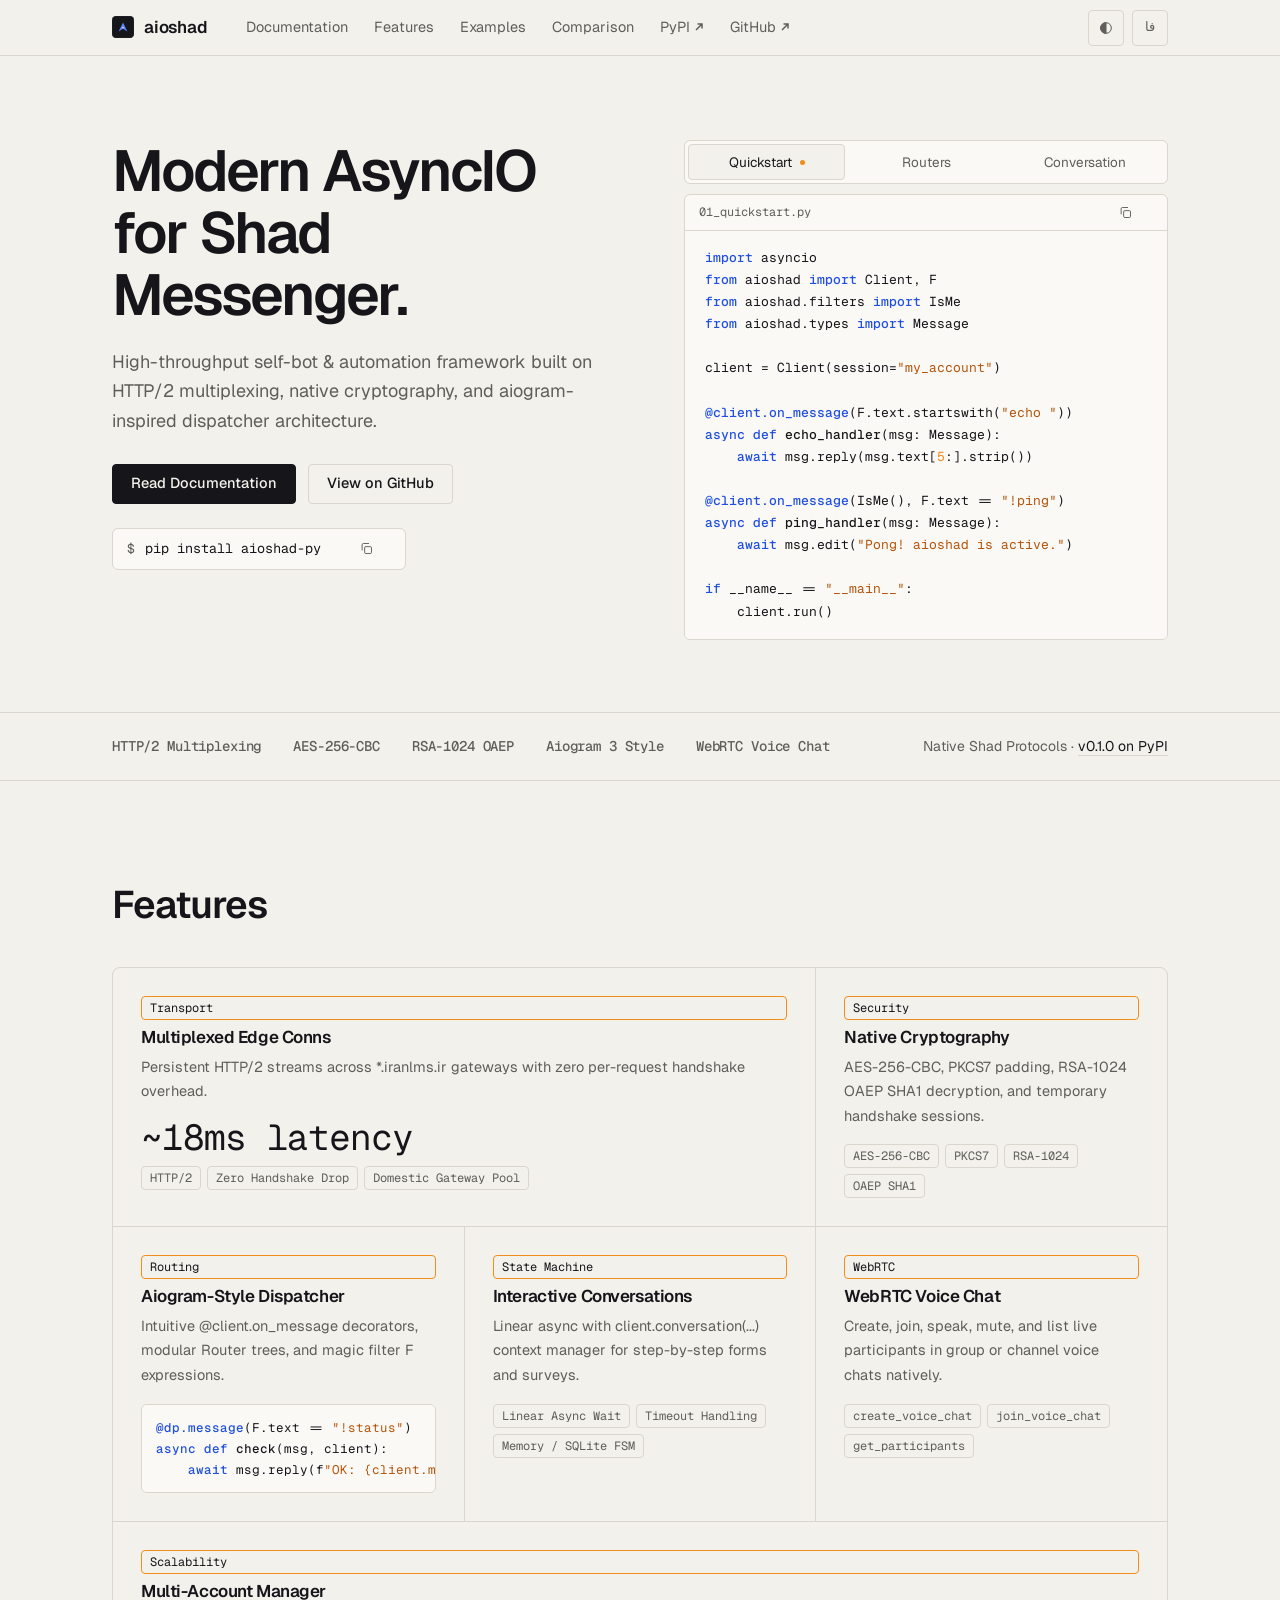
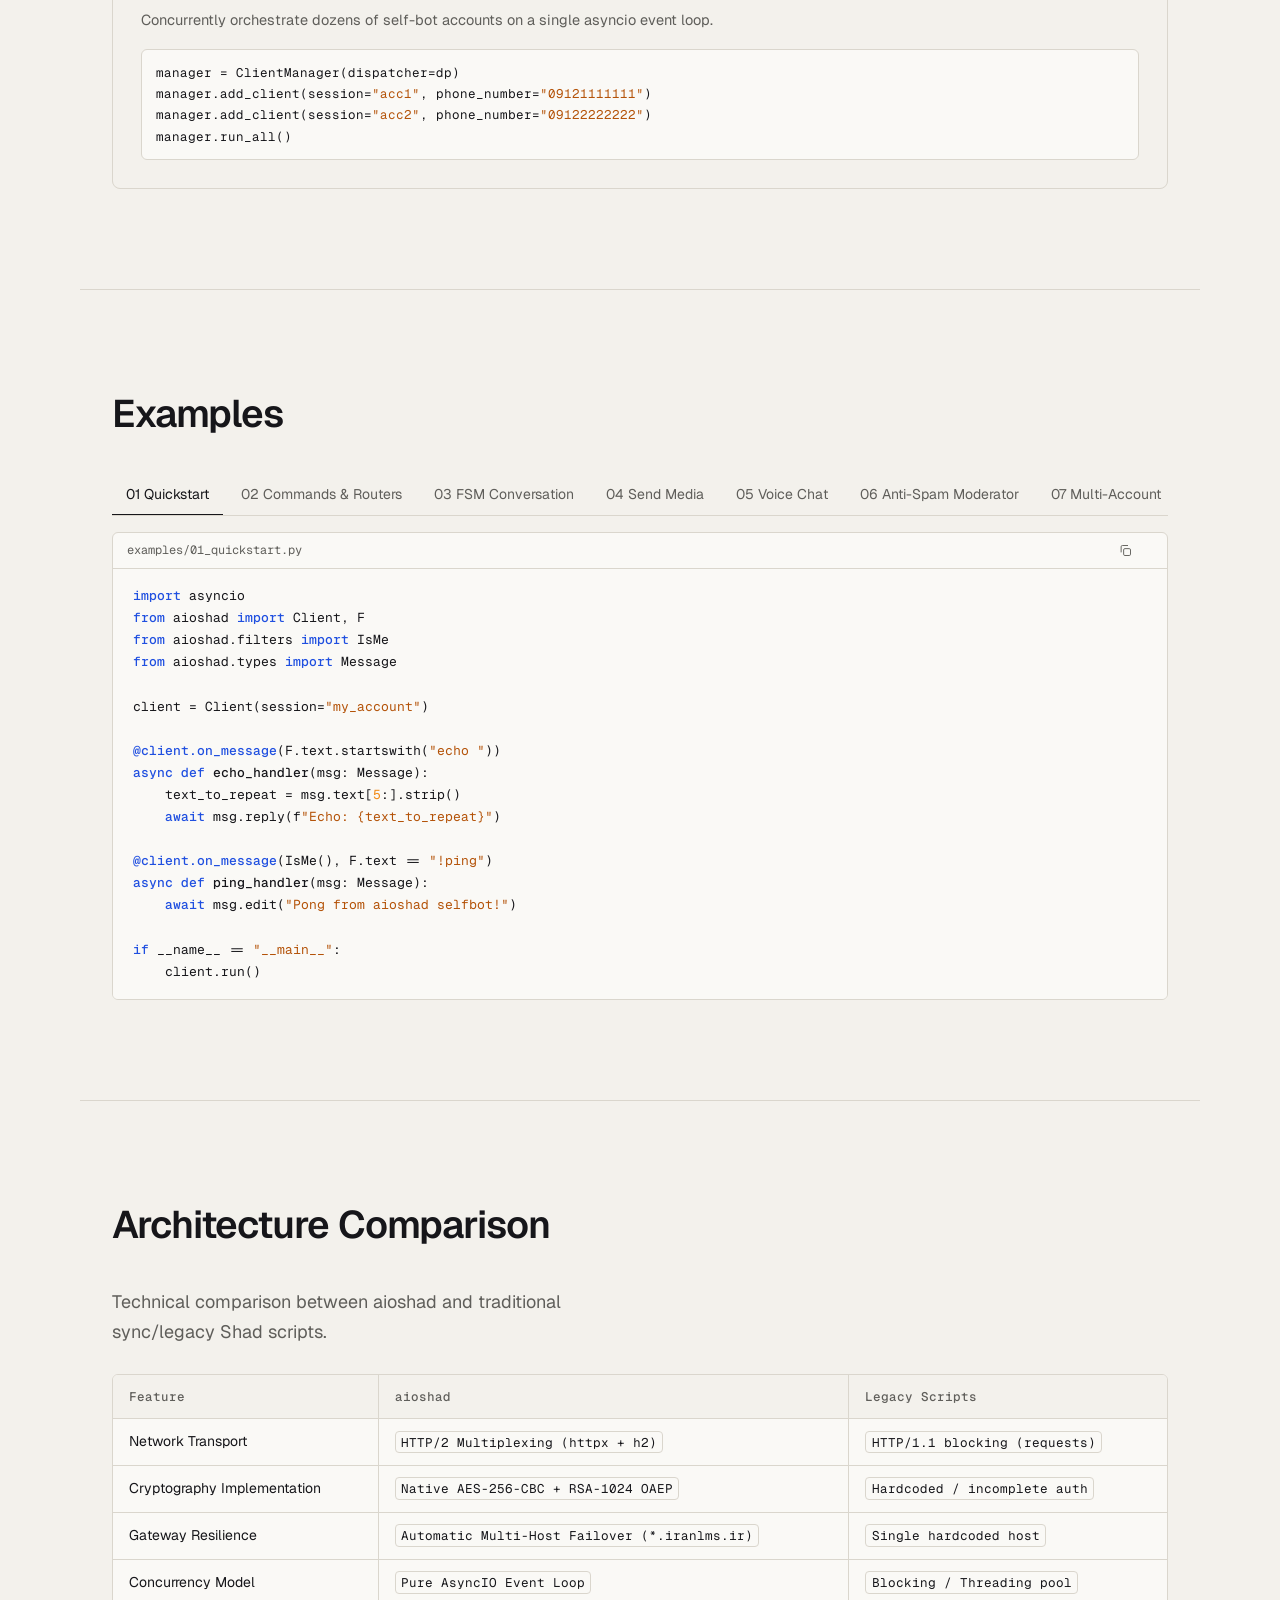
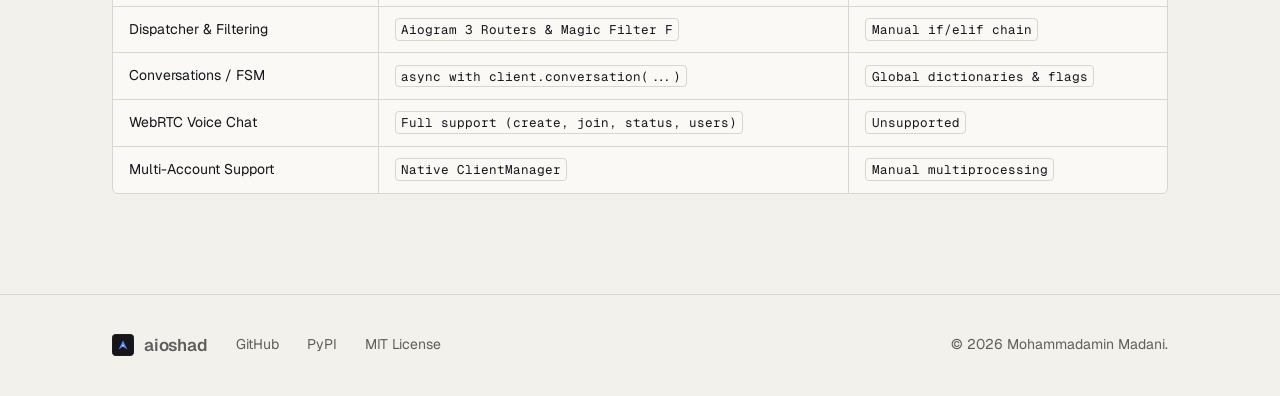
==== commit 1de4ec0c: "feat(docs): add dedicated documentation portal page docs.html" ====
--- a/docs/index.html
+++ b/docs/index.html
@@ -19,6 +19,7 @@
       </a>
 
       <nav class="main-nav" id="mainNav" aria-label="Main Navigation">
+        <a href="docs.html" data-i18n="navDocs">Documentation</a>
         <a href="#features" data-i18n="navFeatures">Features</a>
         <a href="#examples" data-i18n="navExamples">Examples</a>
         <a href="#comparison" data-i18n="navCompare">Comparison</a>
@@ -57,7 +58,7 @@
       </p>
 
       <div class="cta">
-        <a class="btn btn-primary" href="#examples" data-i18n="btnDocs">Read Documentation</a>
+        <a class="btn btn-primary" href="docs.html" data-i18n="btnDocs">Read Documentation</a>
         <a class="btn btn-ghost" href="https://github.com/aminmadaniofficial/aioshad" target="_blank" rel="noopener" data-i18n="btnGithub">View on GitHub</a>
       </div>
 
--- a/docs/style.css
+++ b/docs/style.css
@@ -794,3 +794,197 @@
 @media (max-width: 640px) {
   .footer-copy { margin-inline-start: 0; }
 }
+
+/* ==========================================================================
+   Dedicated Documentation Portal Layout
+   ========================================================================== */
+
+.docs-page-layout {
+  display: grid;
+  grid-template-columns: 260px minmax(0, 1fr) 220px;
+  gap: clamp(24px, 3vw, 48px);
+  padding-block: 32px 64px;
+}
+
+.docs-aside {
+  position: sticky;
+  top: calc(var(--header-h) + 24px);
+  height: calc(100vh - var(--header-h) - 48px);
+  overflow-y: auto;
+  scrollbar-width: thin;
+}
+
+.docs-nav-group {
+  margin-bottom: 24px;
+}
+
+.docs-nav-title {
+  font-family: var(--font-mono);
+  font-size: 11.5px;
+  font-weight: 600;
+  text-transform: uppercase;
+  letter-spacing: 0.08em;
+  color: var(--muted);
+  margin-bottom: 8px;
+  padding-inline: 8px;
+}
+
+.docs-nav-list {
+  list-style: none;
+  margin: 0;
+  padding: 0;
+}
+
+.docs-nav-link {
+  display: block;
+  padding: 6px 8px;
+  border-radius: var(--r-1);
+  color: var(--muted);
+  text-decoration: none;
+  font-size: 14px;
+  transition: color var(--dur) var(--ease), background var(--dur) var(--ease);
+}
+
+.docs-nav-link:hover {
+  color: var(--text);
+  background: var(--surface);
+}
+
+.docs-nav-link.active {
+  color: var(--text);
+  background: var(--surface);
+  font-weight: 500;
+  border-inline-start: 2px solid var(--accent);
+}
+
+.docs-article {
+  min-width: 0;
+}
+
+.docs-article section {
+  margin-bottom: 56px;
+  scroll-margin-top: calc(var(--header-h) + 24px);
+}
+
+.docs-article h2 {
+  font-size: clamp(1.6rem, 1.2rem + 1.6vw, 2.2rem);
+  padding-bottom: 12px;
+  border-bottom: 1px solid var(--line);
+  margin-bottom: 20px;
+}
+
+.docs-article h3 {
+  font-size: 1.25rem;
+  margin-top: 32px;
+  margin-bottom: 12px;
+  color: var(--text);
+}
+
+.docs-article p {
+  color: var(--muted);
+  font-size: 15px;
+  line-height: 1.75;
+  margin-bottom: 16px;
+}
+
+.docs-article ul, .docs-article ol {
+  margin: 0 0 20px 20px;
+  color: var(--muted);
+  font-size: 15px;
+  line-height: 1.7;
+}
+
+html[dir="rtl"] .docs-article ul, html[dir="rtl"] .docs-article ol {
+  margin: 0 20px 20px 0;
+}
+
+.docs-article li {
+  margin-bottom: 6px;
+}
+
+.note-box {
+  padding: 14px 18px;
+  border: 1px solid var(--line);
+  border-inline-start: 3px solid var(--accent);
+  border-radius: var(--r-1);
+  background: var(--surface);
+  margin: 20px 0;
+}
+
+.note-box p {
+  margin: 0;
+  font-size: 14px;
+  color: var(--text);
+}
+
+.note-box strong {
+  color: var(--accent-warm);
+}
+
+.docs-toc {
+  position: sticky;
+  top: calc(var(--header-h) + 24px);
+  height: calc(100vh - var(--header-h) - 48px);
+  overflow-y: auto;
+  border-inline-start: 1px solid var(--line);
+  padding-inline-start: 16px;
+}
+
+.toc-heading {
+  font-family: var(--font-mono);
+  font-size: 11.5px;
+  font-weight: 600;
+  text-transform: uppercase;
+  letter-spacing: 0.08em;
+  color: var(--muted);
+  margin-bottom: 12px;
+}
+
+.toc-nav {
+  list-style: none;
+  margin: 0;
+  padding: 0;
+}
+
+.toc-nav li {
+  margin-bottom: 8px;
+}
+
+.toc-nav a {
+  font-size: 13px;
+  color: var(--muted);
+  text-decoration: none;
+  display: block;
+  transition: color var(--dur) var(--ease);
+}
+
+.toc-nav a:hover, .toc-nav a.active {
+  color: var(--text);
+}
+
+@media (max-width: 1040px) {
+  .docs-page-layout {
+    grid-template-columns: 240px minmax(0, 1fr);
+  }
+  .docs-toc {
+    display: none;
+  }
+}
+
+@media (max-width: 820px) {
+  .docs-page-layout {
+    grid-template-columns: minmax(0, 1fr);
+  }
+  .docs-aside {
+    display: none;
+    position: fixed;
+    inset: var(--header-h) 0 0 0;
+    background: var(--bg);
+    z-index: 40;
+    padding: 24px var(--gutter);
+    height: auto;
+  }
+  .docs-aside[data-open="true"] {
+    display: block;
+  }
+}
